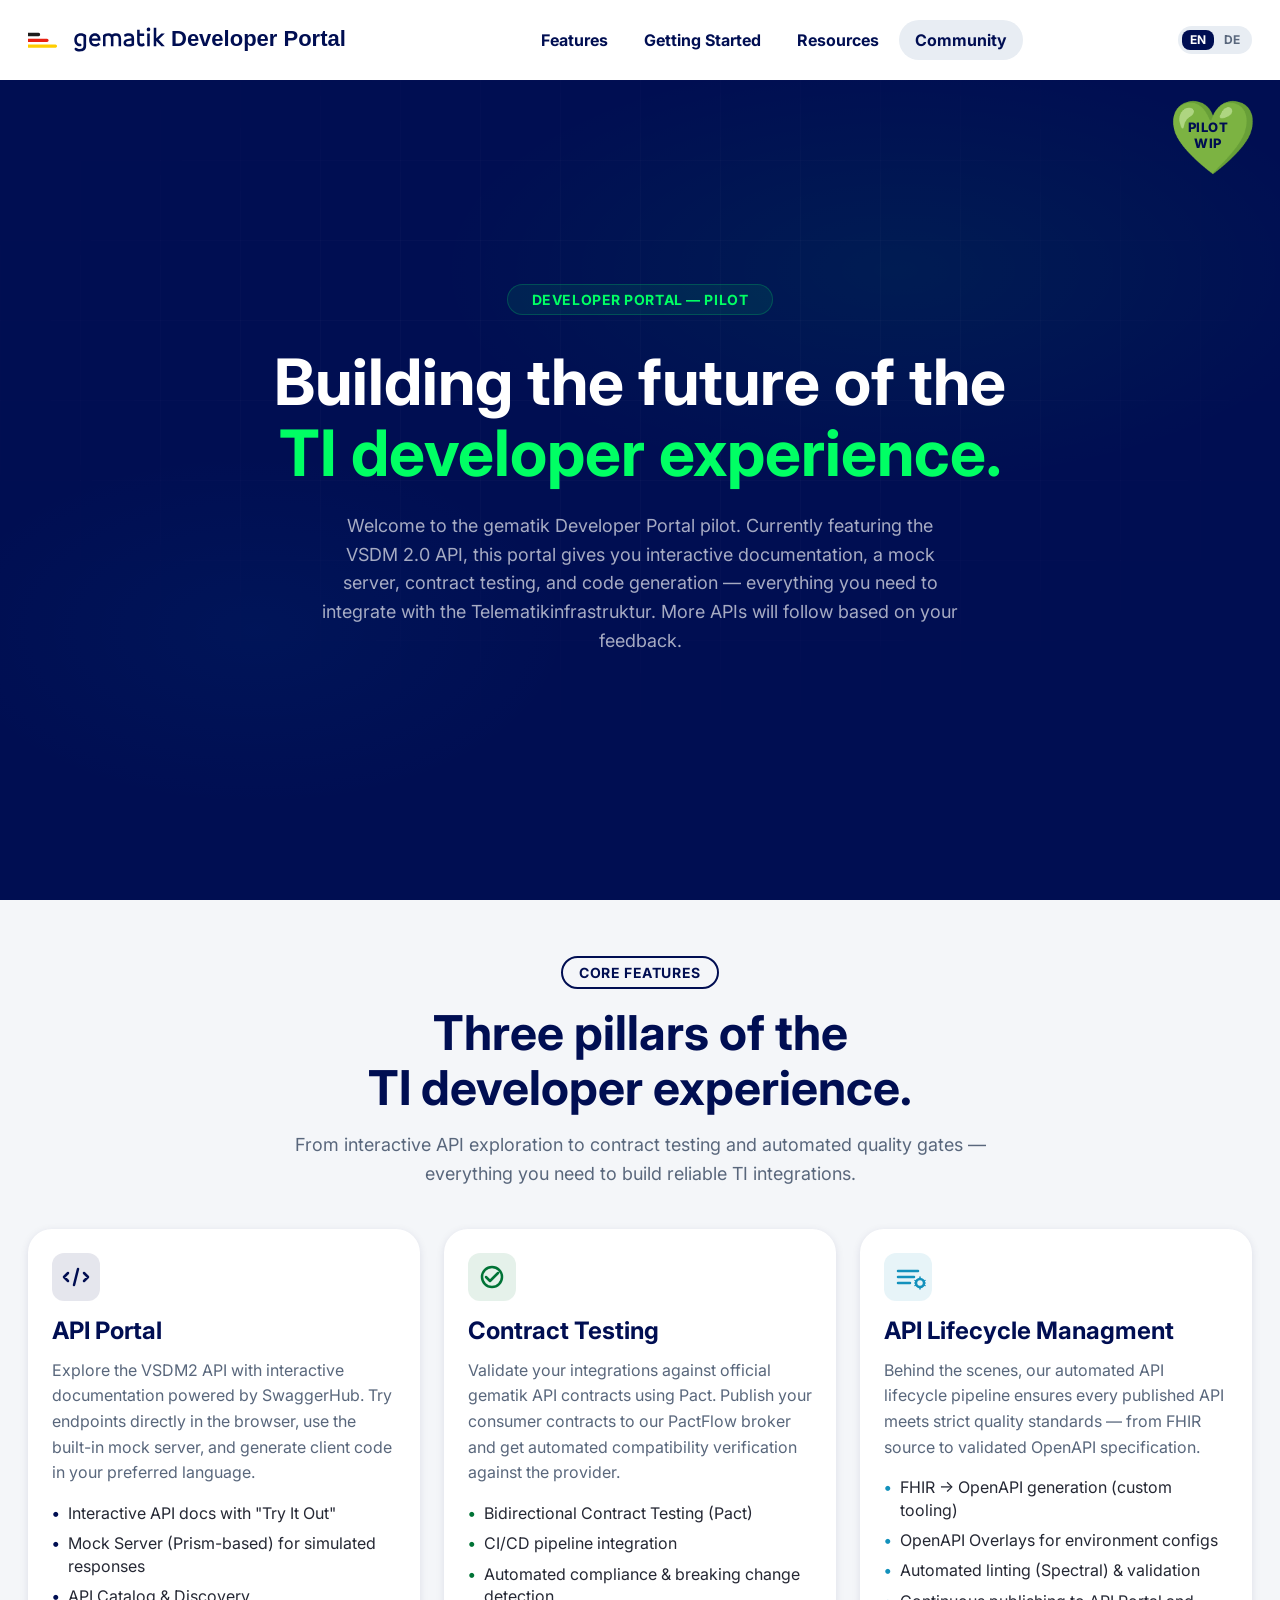
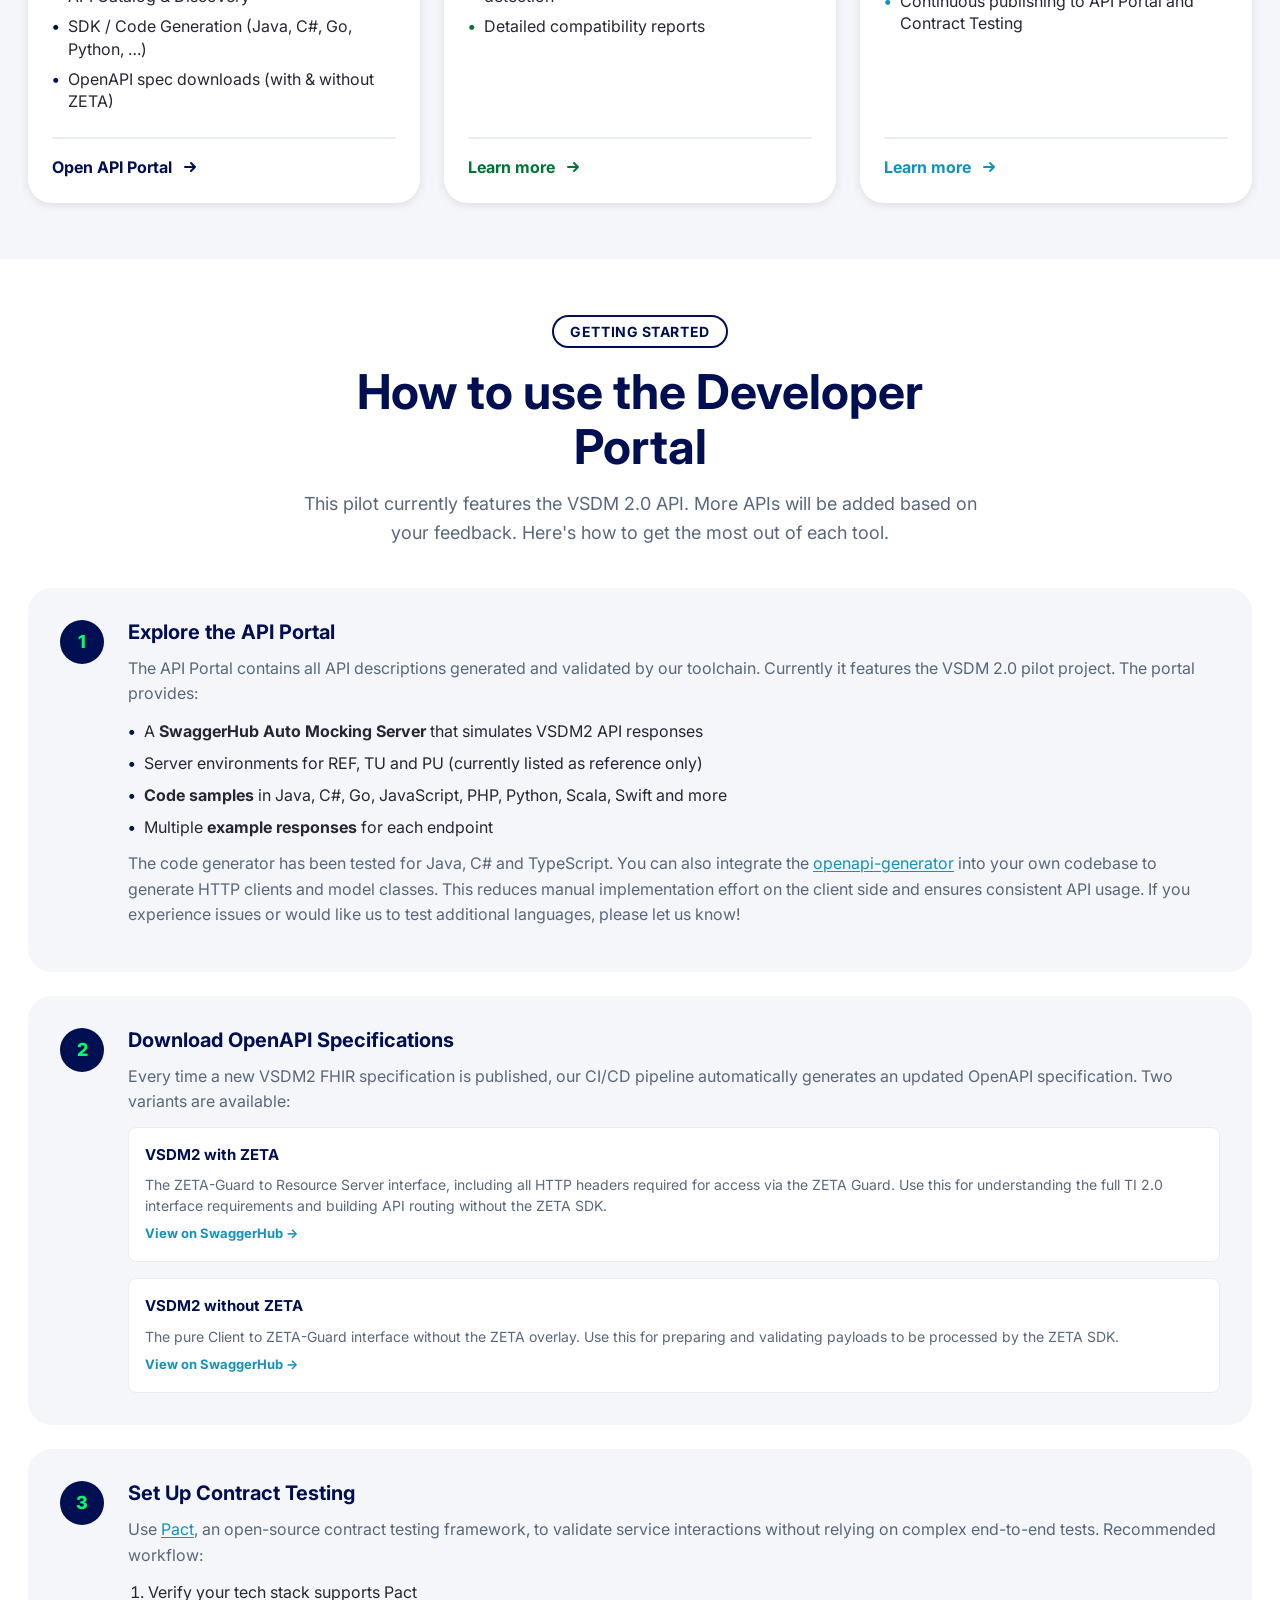
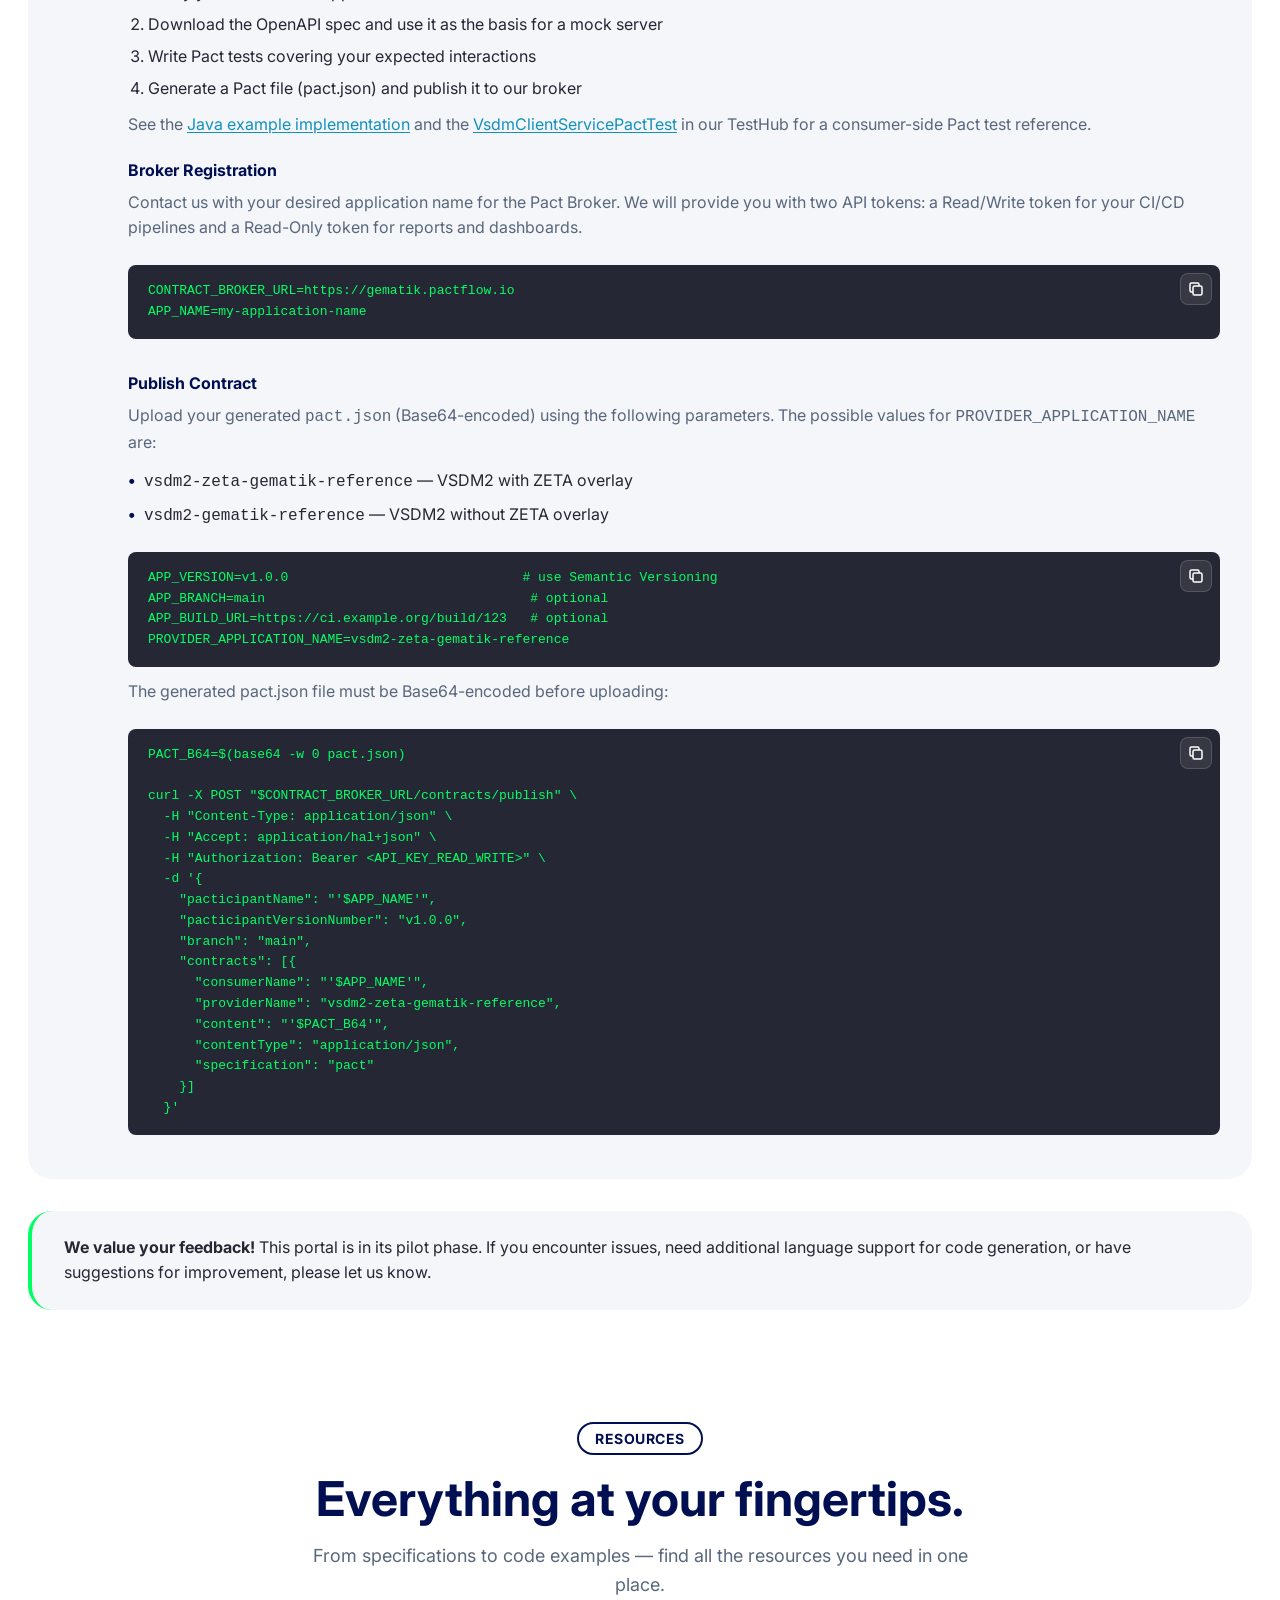
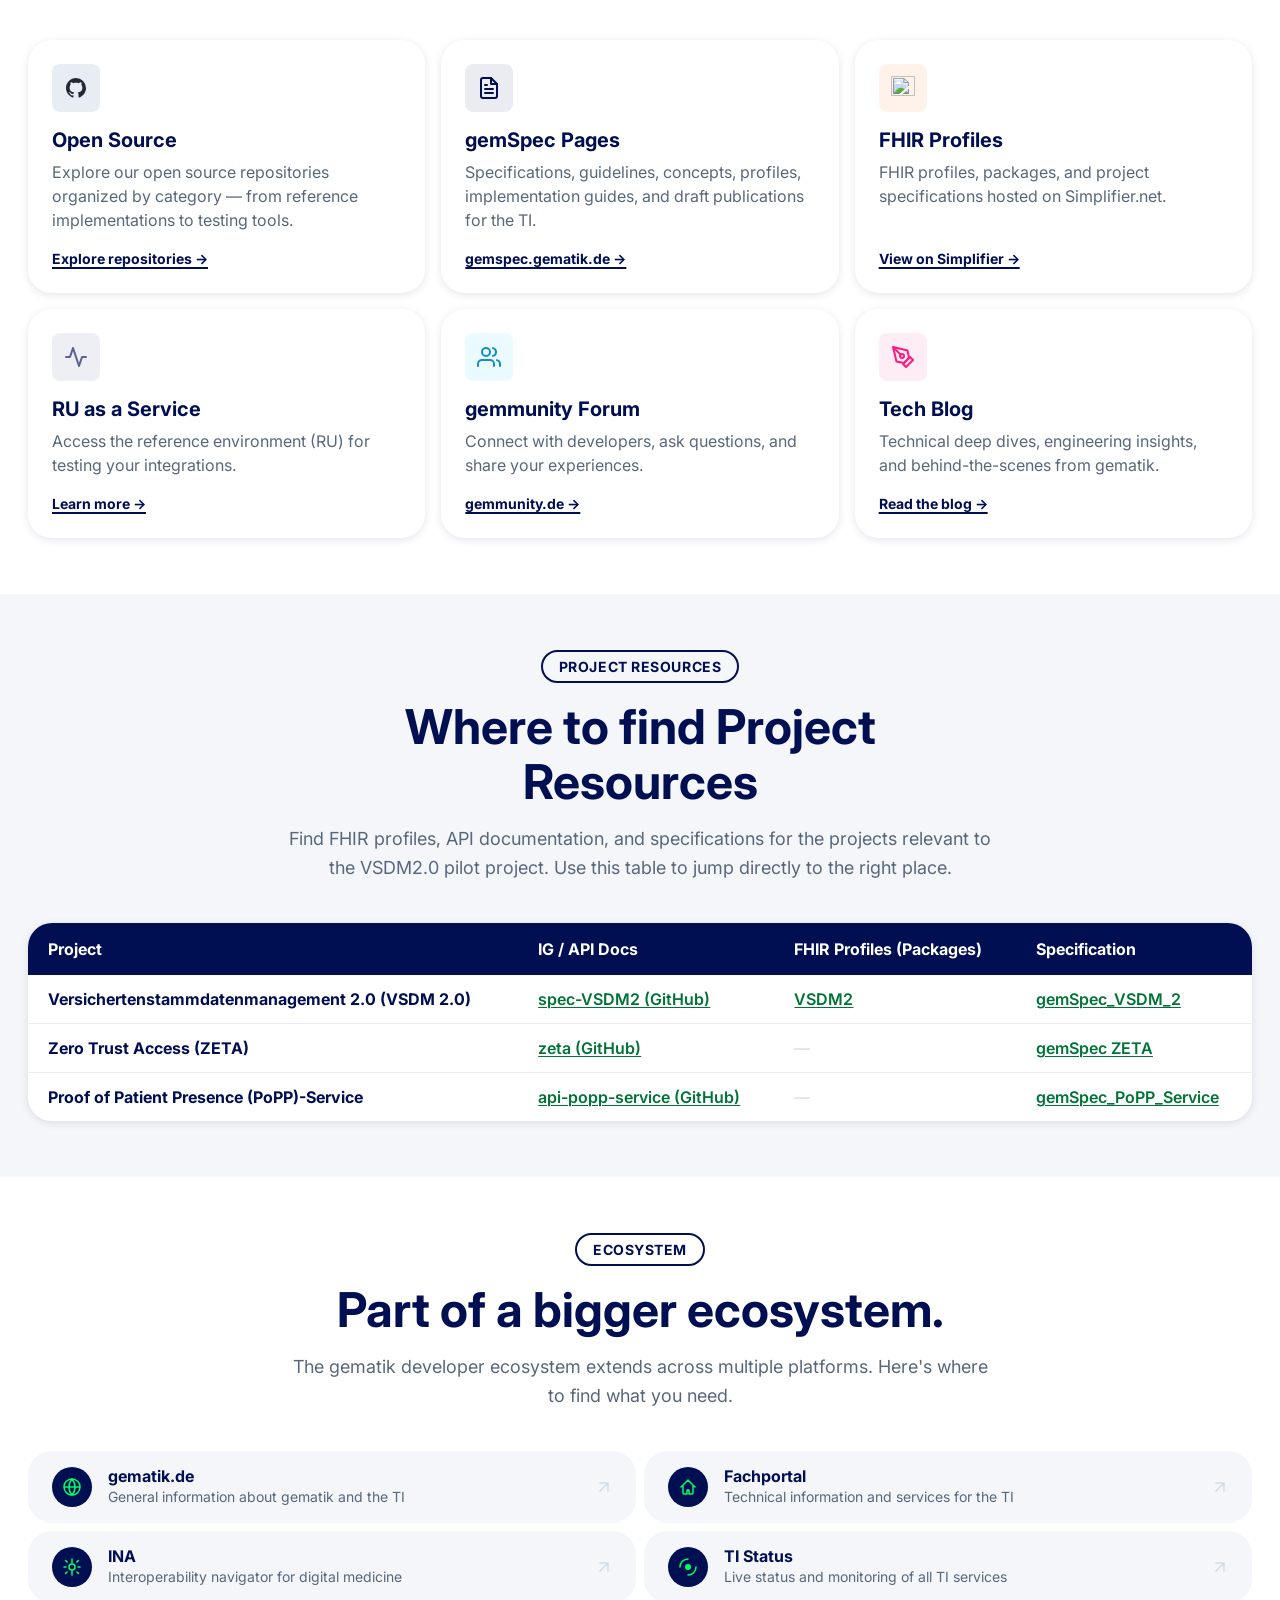
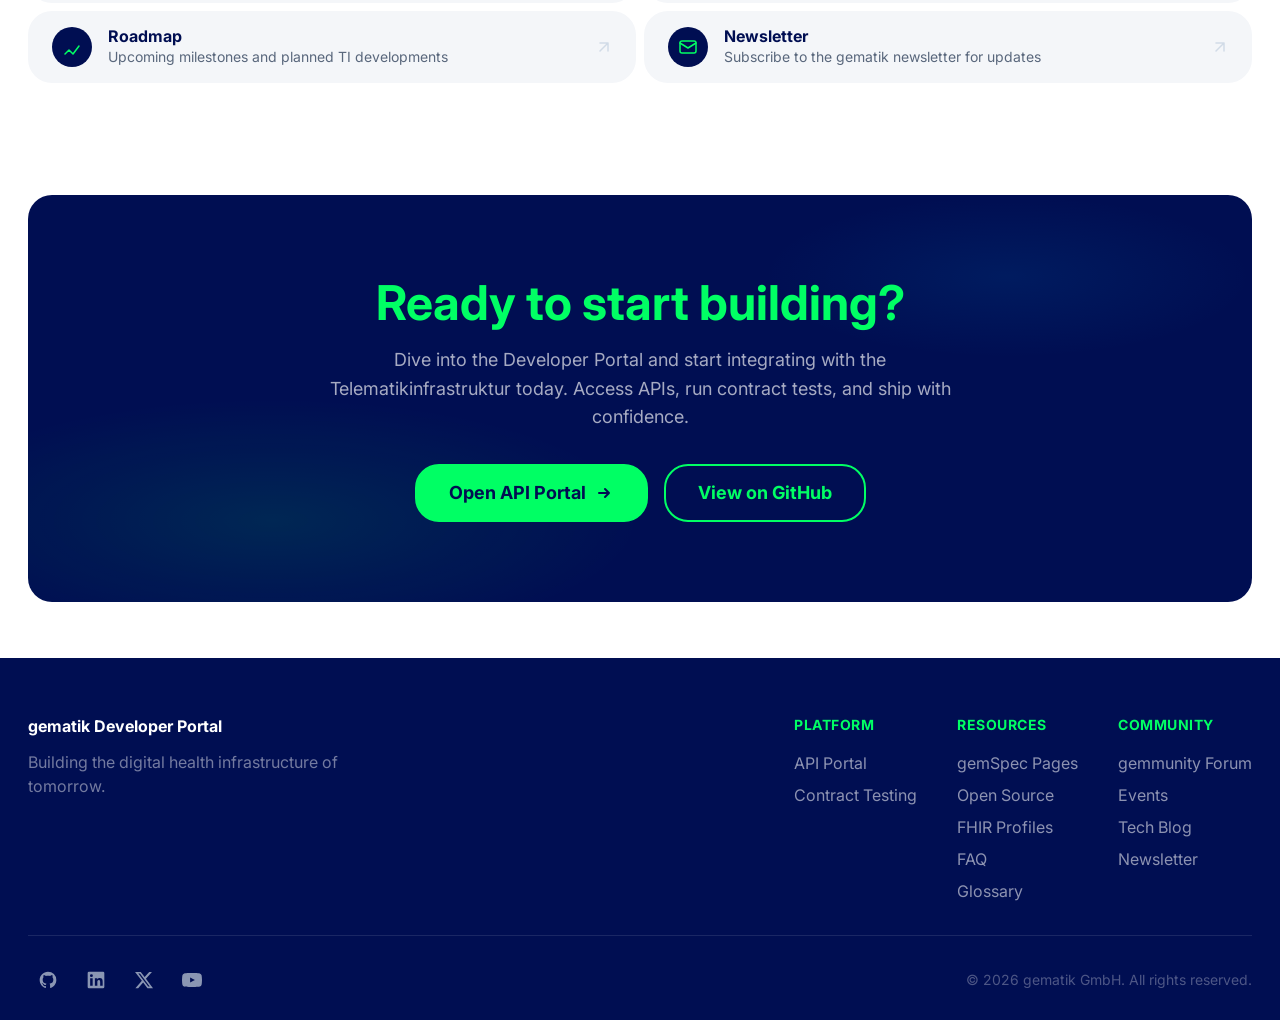
==== index.html @ 32b42037 "R1.0.0" ====
<!--
  Copyright 2026, gematik GmbH

  Licensed under the Apache License, Version 2.0 (the "License");
  you may not use this file except in compliance with the License.
  You may obtain a copy of the License at

      http://www.apache.org/licenses/LICENSE-2.0

  Unless required by applicable law or agreed to in writing, software
  distributed under the License is distributed on an "AS IS" BASIS,
  WITHOUT WARRANTIES OR CONDITIONS OF ANY KIND, either express or implied.
  See the License for the specific language governing permissions and
  limitations under the License.

  *******

  For additional notes and disclaimer from gematik and in case of changes
  by gematik, find details in the "Readme" file.
-->
<!DOCTYPE html>
<html lang="en" data-lang="en">
<head>
    <meta charset="UTF-8">
    <meta name="viewport" content="width=device-width, initial-scale=1.0">
    <title>gematik Developer Portal</title>
    <meta name="description" content="Your central hub for gematik developer resources, APIs, contract testing, specifications, and tools for the Telematikinfrastruktur.">
    <link rel="stylesheet" href="css/style.css">
    <link rel="preconnect" href="https://fonts.googleapis.com">
    <link rel="preconnect" href="https://fonts.gstatic.com" crossorigin>
    <link href="https://fonts.googleapis.com/css2?family=Inter:wght@300;400;500;600;700;800&display=swap" rel="stylesheet">
    <link rel="icon" type="image/png" sizes="32x32" href="assets/favicon-32x32.png">
    <link rel="shortcut icon" href="assets/favicon.ico">
</head>
<body>
    <!-- Navigation -->
    <header class="navbar" id="navbar">
        <div class="container navbar__inner">
            <a href="#" class="navbar__logo" aria-label="gematik Developer Portal Home">
                <img src="assets/svg/logo-gematik-developer-portal.svg" alt="" class="navbar__logo-icon" width="350" height="26" loading="lazy">
                <img src="assets/svg/logo-gematik-dev-portal-compact.svg" alt="" class="navbar__logo-icon--small" width="140" height="26" loading="lazy">
            </a>
            <nav class="navbar__nav" id="main-nav">
                <a href="#features" class="navbar__link" data-i18n="nav.features">Features</a>
                <a href="#getting-started" class="navbar__link" data-i18n="nav.gettingStarted">Getting Started</a>
                <a href="#resources" class="navbar__link" data-i18n="nav.resources">Resources</a>
                <a href="#community" class="navbar__link" data-i18n="nav.community">Community</a>
            </nav>
            <button class="lang-toggle" id="lang-toggle" aria-label="Switch language" title="Deutsch / English">
                <span class="lang-toggle__option lang-toggle__option--active" data-lang="en">EN</span>
                <span class="lang-toggle__option" data-lang="de">DE</span>
            </button>
            <button class="navbar__toggle" id="nav-toggle" aria-label="Toggle navigation" aria-expanded="false">
                <span></span>
                <span></span>
                <span></span>
            </button>
        </div>
    </header>

    <!-- Hero Section -->
    <section class="hero">
        <div class="hero__pilot-badge">
            <span class="hero__pilot-heart">💚</span>
            <span class="hero__pilot-text" data-i18n-html="hero.pilot">Pilot<br>WIP</span>
        </div>
        <div class="hero__bg">
            <div class="hero__gradient"></div>
            <div class="hero__grid"></div>
        </div>
        <div class="container hero__inner">
            <div class="hero__badge" data-i18n="hero.badge">Developer Portal — Pilot</div>
            <h1 class="hero__title" data-i18n-html="hero.title">
                Building the future of the<br>
                <span class="hero__title--highlight">TI developer experience.</span>
            </h1>
            <p class="hero__subtitle" data-i18n="hero.subtitle">
                Welcome to the gematik Developer Portal pilot. Currently featuring the 
                VSDM 2.0 API, this portal gives you interactive documentation, a mock server, 
                contract testing, and code generation — everything you need to integrate 
                with the Telematikinfrastruktur. More APIs will follow based on your feedback.
            </p>
            <!-- TODO: Add stats when they are available 
            <div class="hero__stats" hidden>
                <div class="hero__stat">
                    <span class="hero__stat-value">1 API</span>
                    <span class="hero__stat-label" data-i18n="hero.stat1">VSDM2 — Pilot Phase</span>
                </div>
                <div class="hero__stat-divider"></div>
                <div class="hero__stat">
                    <span class="hero__stat-value">API Lifecycle</span>
                    <span class="hero__stat-label" data-i18n="hero.stat2">Quality Gate</span>
                </div>
                <div class="hero__stat-divider"></div>
                <div class="hero__stat">
                    <span class="hero__stat-value">Open Source</span>
                    <span class="hero__stat-label" data-i18n="hero.stat3">GitHub-Based Tools</span>
                </div>
            </div>
            -->
        </div>
    </section>

    <!-- Features Section -->
    <section class="section features" id="features">
        <div class="container">
            <div class="section__header">
                <span class="section__badge" data-i18n="feat.badge">Core Features</span>
                <h2 class="section__title" data-i18n-html="feat.title">Three pillars of the<br>TI developer experience.</h2>
                <p class="section__subtitle" data-i18n="feat.subtitle">
                    From interactive API exploration to contract testing and automated 
                    quality gates — everything you need to build reliable TI integrations.
                </p>
            </div>

            <div class="features__grid">
                <!-- API Portal Card -->
                <a href="https://portal.developer.gematik.solutions" class="feature-card feature-card--primary" target="_blank" rel="noopener">
                    <div class="feature-card__icon">
                        <img src="assets/svg/feature-api-portal-icon.svg" alt="" width="48" height="48" loading="lazy">
                    </div>
                    <div class="feature-card__content">
                        <h3 class="feature-card__title" data-i18n="feat.api.title">API Portal</h3>
                        <p class="feature-card__description" data-i18n="feat.api.desc">
                            Explore the VSDM2 API with interactive documentation powered by SwaggerHub.
                            Try endpoints directly in the browser, use the built-in mock server, 
                            and generate client code in your preferred language.
                        </p>
                        <ul class="feature-card__list" data-i18n-html="feat.api.list">
                            <li>Interactive API docs with "Try It Out"</li>
                            <li>Mock Server (Prism-based) for simulated responses</li>
                            <li>API Catalog &amp; Discovery</li>
                            <li>SDK / Code Generation (Java, C#, Go, Python, …)</li>
                            <li>OpenAPI spec downloads (with &amp; without ZETA)</li>
                        </ul>
                    </div>
                    <div class="feature-card__cta">
                        <span data-i18n="feat.api.cta">Open API Portal</span>
                        <img src="assets/svg/feature-api-portal-cta-arrow.svg" alt="" width="20" height="20" loading="lazy">
                    </div>
                </a>

                <!-- Contract Testing Card -->
                <div class="feature-card feature-card--secondary" data-feature="contract-testing" data-feature-toggle="contract-testing" role="button" tabindex="0">
                    <div class="feature-card__icon">
                        <img src="assets/svg/feature-contract-testing-icon.svg" alt="" width="48" height="48" loading="lazy">
                    </div>
                    <div class="feature-card__content">
                        <h3 class="feature-card__title" data-i18n="feat.ct.title">Contract Testing</h3>
                        <p class="feature-card__description" data-i18n="feat.ct.desc">
                            Validate your integrations against official gematik API contracts using Pact.
                            Publish your consumer contracts to our PactFlow broker and get 
                            automated compatibility verification against the provider.
                        </p>
                        <ul class="feature-card__list" data-i18n-html="feat.ct.list">
                            <li>Bidirectional Contract Testing (Pact)</li>
                            <li>CI/CD pipeline integration</li>
                            <li>Automated compliance &amp; breaking change detection</li>
                            <li>Detailed compatibility reports</li>
                        </ul>
                    </div>
                    <div class="feature-card__cta">
                        <span data-i18n="feat.ct.cta.card">Learn more</span>
                        <img src="assets/svg/feature-contract-testing-cta-arrow.svg" alt="" width="20" height="20" loading="lazy">
                    </div>
                </div>

                <!-- API Lifecycle Managment Card -->
                <div class="feature-card feature-card--tertiary" data-feature="apiops" data-feature-toggle="apiops" role="button" tabindex="0">
                    <div class="feature-card__icon">
                        <img src="assets/svg/feature-api-lifecycle-icon.svg" alt="" width="48" height="48" loading="lazy">
                    </div>
                    <div class="feature-card__content">
                        <h3 class="feature-card__title" data-i18n="feat.ops.title">API Lifecycle Managment</h3>
                        <p class="feature-card__description" data-i18n="feat.ops.desc">
                            Behind the scenes, our automated API lifecycle pipeline ensures every 
                            published API meets strict quality standards — from FHIR source to 
                            validated OpenAPI specification.
                        </p>
                        <ul class="feature-card__list" data-i18n-html="feat.ops.list">
                            <li>FHIR → OpenAPI generation (custom tooling)</li>
                            <li>OpenAPI Overlays for environment configs</li>
                            <li>Automated linting (Spectral) &amp; validation</li>
                            <li>Continuous publishing to API Portal</li>
                        </ul>
                    </div>
                    <div class="feature-card__cta">
                        <span data-i18n="feat.ops.cta.card">Learn more</span>
                        <img src="assets/svg/feature-api-lifecycle-cta-arrow.svg" alt="" width="20" height="20" loading="lazy">
                    </div>
                </div>
            </div>

            <!-- Feature Detail Panels -->
            <div class="feature-detail" id="feature-detail-contract-testing" aria-hidden="true">
                <button class="feature-detail__close" aria-label="Close detail panel">&times;</button>
                <h3 class="feature-detail__title" data-i18n="feat.ct.detail.title">Contract Testing — Deep Dive</h3>
                <div class="contract-diagram" aria-hidden="true">
                    <img src="assets/svg/detail-contract-testing-diagram.svg" alt="" class="contract-diagram__svg" data-i18n-src="feat.ct.detail.diagram.src" loading="lazy">
                </div>
                <div class="contract-pilot-info" role="note" aria-label="Pilot context for contract testing">
                    <p class="contract-pilot-info__title" data-i18n="feat.ct.detail.pilot.title">Pilot context (VSDM2)</p>
                    <p class="contract-pilot-info__text" data-i18n-html="feat.ct.detail.pilot.text">
                        We are currently running a VSDM2 pilot for contract testing. In this setup, the
                        <strong>Provider</strong> is the <strong>VSDM2 Fachdienst</strong> and the
                        <strong>Consumer</strong> is the <strong>Primärsystem</strong>.
                    </p>
                </div>
                <p class="feature-detail__text" data-i18n="feat.ct.detail.text1">
                    Contract testing with Pact ensures that your consumer application and the gematik provider 
                    APIs stay compatible throughout the development lifecycle. Instead of relying on fragile 
                    end-to-end tests, you define explicit contracts that describe the interactions your 
                    application expects. These contracts are then verified against the actual provider 
                    implementation on our PactFlow broker.
                </p>
                <p class="feature-detail__text" data-i18n="feat.ct.detail.text2">
                    The workflow integrates seamlessly into your CI/CD pipeline. After writing Pact tests 
                    locally, you publish the generated contract files to our broker using API tokens. 
                    The broker automatically runs verification against the provider and reports back 
                    whether your consumer contract is compatible. Breaking changes are detected before 
                    they reach production, giving you confidence in every deployment.
                </p>
                <div class="feature-detail__actions">
                    <a href="https://gematik.pactflow.io/pacticipants" class="btn btn--primary" target="_blank" rel="noopener" data-i18n="feat.ct.detail.cta">Explore Contract Testing</a>
                </div>
            </div>

            <div class="feature-detail" id="feature-detail-apiops" aria-hidden="true">
                <button class="feature-detail__close" aria-label="Close detail panel">&times;</button>
                <h3 class="feature-detail__title" data-i18n="feat.ops.detail.title">API Lifecycle Managment — Deep Dive</h3>

                <!-- Interactive API Lifecycle Diagram -->
                <div class="lifecycle-container">
                    <div class="lifecycle-diagram" id="lifecycle-diagram">
                        <img src="assets/svg/detail-api-lifecycle-diagram.svg" alt="" class="lifecycle-diagram__svg" aria-hidden="true" loading="lazy">

                        <!-- Clickable bubbles (overlay div ensures clicks work in Safari) -->
                        <div class="lifecycle-overlay">
                            <button class="lifecycle-bubble" data-lifecycle="implementation" style="top: 2%; left: 31%; transform: translateX(-50%);" data-i18n="lifecycle.implementation.title">Implementation</button>
                            <button class="lifecycle-bubble" data-lifecycle="testing" style="top: 40%; left: 3%;" data-i18n="lifecycle.testing.title">Testing</button>
                            <button class="lifecycle-bubble" data-lifecycle="iteration" style="bottom: -7%; left: 35%; transform: translateX(-50%);" data-i18n="lifecycle.iteration.title">Iteration</button>
                            <button class="lifecycle-bubble" data-lifecycle="design" style="top: 2%; left: 78.5%; transform: translateX(-50%);" data-i18n="lifecycle.design.title">Design</button>
                            <button class="lifecycle-bubble" data-lifecycle="validate" style="top: 40%; right: -3%;" data-i18n="lifecycle.validate.title">Validate</button>
                            <button class="lifecycle-bubble" data-lifecycle="publish" style="bottom: -7%; left: 71.2%; transform: translateX(-50%);" data-i18n="lifecycle.publish.title">Publish</button>
                            <button class="lifecycle-bubble lifecycle-bubble--center" data-lifecycle="devportal" style="top: 55%; left: 53.5%; transform: translate(-50%, -50%);" data-i18n="lifecycle.devportal.title">Dev-Portal</button>
                        </div>
                    </div>

                    <!-- Detail panel (shown when a stage is clicked) -->
                    <div class="lifecycle-detail" id="lifecycle-detail" aria-hidden="true">
                        <button class="lifecycle-detail__close" aria-label="Close detail panel">&times;</button>
                        <div class="lifecycle-detail__body">
                            <h4 class="lifecycle-detail__title"></h4>
                            <p class="lifecycle-detail__desc"></p>
                            <div class="lifecycle-detail__steps"></div>
                        </div>
                    </div>
                </div>

                <p class="feature-detail__text" data-i18n="feat.ops.detail.text1">
                    The API Lifecycle Managment is the backbone of our API quality assurance process. Starting from 
                    FHIR StructureDefinitions, our custom tooling generates OpenAPI specifications that 
                    accurately reflect the underlying data models. These specs are then enriched with 
                    environment-specific overlays for REF, TU, and PU server configurations, ensuring 
                    that each deployment target has the correct base URLs and authentication parameters.
                </p>
                <p class="feature-detail__text" data-i18n="feat.ops.detail.text2">
                    Every generated specification passes through automated linting with Spectral rules 
                    tailored to gematik's API design guidelines. The pipeline validates structural 
                    correctness, naming conventions, and security scheme definitions. Once all quality 
                    gates pass, the specification is automatically published to the API Portal, keeping 
                    the documentation always in sync with the latest FHIR profiles.
                </p>
                <div class="feature-detail__actions">
                    <a href="https://github.com/gematik" class="btn btn--primary" target="_blank" rel="noopener" data-i18n="feat.ops.detail.cta">View on GitHub</a>
                </div>
            </div>
        </div>
    </section>

    <!-- Getting Started / Introduction Section -->
    <section class="section getting-started" id="getting-started">
        <div class="container">
            <div class="section__header">
                <span class="section__badge" data-i18n="gs.badge">Getting Started</span>
                <h2 class="section__title" data-i18n="gs.title">How to use the Developer Portal</h2>
                <p class="section__subtitle" data-i18n="gs.subtitle">
                    This pilot currently features the VSDM 2.0 API. More APIs will be added 
                    based on your feedback. Here's how to get the most out of each tool.
                </p>
            </div>

            <div class="getting-started__grid">
                <div class="getting-started__card">
                    <div class="getting-started__step">1</div>
                    <div class="getting-started__card-content">
                    <h3 class="getting-started__title" data-i18n="gs.card1.title">Explore the API Portal</h3>
                    <p class="getting-started__text" data-i18n="gs.card1.text">                        The API Portal contains all API descriptions generated and validated by our toolchain. 
                        Currently it features the VSDM 2.0 pilot project. The portal provides:
                    </p>
                    <ul class="getting-started__list" data-i18n-html="gs.card1.list">
                        <li>A <strong>SwaggerHub Auto Mocking Server</strong> that simulates VSDM2 API responses</li>
                        <li>Server environments for REF, TU and PU (currently listed as reference only)</li>
                        <li><strong>Code samples</strong> in Java, C#, Go, JavaScript, PHP, Python, Scala, Swift and more</li>
                        <li>Multiple <strong>example responses</strong> for each endpoint</li>
                    </ul>
                    <p class="getting-started__text" data-i18n-html="gs.card1.text2">
                        The code generator has been tested for Java, C# and TypeScript. You can also integrate 
                        the <a href="https://github.com/OpenAPITools/openapi-generator" target="_blank" rel="noopener">openapi-generator</a> 
                        into your own codebase to generate HTTP clients and model classes. 
                        This reduces manual implementation effort on the client side and ensures consistent API usage. 
                        If you experience issues or would like us to test additional languages, please let us know!
                    </p>
                    </div>
                </div>

                <div class="getting-started__card">
                    <div class="getting-started__step">2</div>
                    <div class="getting-started__card-content">
                    <h3 class="getting-started__title" data-i18n="gs.card2.title">Download OpenAPI Specifications</h3>
                    <p class="getting-started__text" data-i18n="gs.card2.text">
                        Every time a new VSDM2 FHIR specification is published, our CI/CD pipeline 
                        automatically generates an updated OpenAPI specification. Two variants are available:
                    </p>
                    <div class="getting-started__variants">
                        <div class="getting-started__variant">
                            <h4 data-i18n="gs.card2.v1.title">VSDM2 with ZETA</h4>
                            <p data-i18n="gs.card2.v1.text">The ZETA-Guard to Resource Server interface, including all HTTP headers required for 
                            access via the ZETA Guard. Use this for understanding the full TI 2.0 interface requirements 
                            and building API routing without the ZETA SDK.</p>
                            <a href="https://portal.developer.gematik.solutions/vsdm20/docs/vsdm-2-0-client-to-zeta-guard-interface-v-1-0-0-rc6-202602261656" class="getting-started__link" target="_blank" rel="noopener" data-i18n="gs.card2.v1.link">View on API Portal →</a>
                        </div>
                        <div class="getting-started__variant">
                            <h4 data-i18n="gs.card2.v2.title">VSDM2 without ZETA</h4>
                            <p data-i18n="gs.card2.v2.text">The pure Client to ZETA-Guard interface without the ZETA overlay. 
                            Use this for preparing and validating payloads to be processed by the ZETA SDK.</p>
                            <a href="https://portal.developer.gematik.solutions/vsdm20/docs/vsdm-2-0-zeta-guard-to-resource-server-interface-v-1-0-0-rc6-202602261656" class="getting-started__link" target="_blank" rel="noopener" data-i18n="gs.card2.v2.link">View on API Portal →</a>
                        </div>
                    </div>
                    </div>
                </div>

                <div class="getting-started__card">
                    <div class="getting-started__step">3</div>
                    <div class="getting-started__card-content">
                    <h3 class="getting-started__title" data-i18n="gs.card3.title">Set Up Contract Testing</h3>
                    <p class="getting-started__text" data-i18n-html="gs.card3.text">
                        Use <a href="https://docs.pact.io/" target="_blank" rel="noopener">Pact</a>, 
                        an open-source contract testing framework, to validate service interactions 
                        without relying on complex end-to-end tests. Recommended workflow:
                    </p>
                    <ol class="getting-started__steps-list" data-i18n-html="gs.card3.steps">
                        <li>Verify your tech stack supports Pact</li>
                        <li>Download the OpenAPI spec and use it as the basis for a mock server</li>
                        <li>Write Pact tests covering your expected interactions</li>
                        <li>Generate a Pact file (pact.json) and publish it to our broker</li>
                    </ol>
                    <p class="getting-started__text" data-i18n-html="gs.card3.text2">
                        See the <a href="https://github.com/gematik/ti2.0-testhub/tree/main/client/vsdm-client-simservice-java/src/test/java/de/gematik/ti20/simsvc/client/pact" target="_blank" rel="noopener">Java example implementation</a> 
                        and the <a href="https://github.com/gematik/ti2.0-testhub/blob/main/client/vsdm-client-simservice-java/src/test/java/de/gematik/ti20/simsvc/client/service/VsdmClientServicePactTest.java" target="_blank" rel="noopener">VsdmClientServicePactTest</a> 
                        in our TestHub for a consumer-side Pact test reference.
                    </p>

                    <h4 class="getting-started__subtitle" data-i18n="gs.card3.broker.title">Broker Registration</h4>
                    <p class="getting-started__text" data-i18n="gs.card3.broker.text">
                        Contact us with your desired application name for the Pact Broker. 
                        We will provide you with two API tokens: a Read/Write token for your CI/CD pipelines 
                        and a Read-Only token for reports and dashboards.
                    </p>
                    <div class="getting-started__code-wrapper">
                    <button class="code-copy-btn" aria-label="Copy to clipboard" title="Copy">
                        <img src="assets/svg/code-copy-icon-broker-registration.svg" alt="" width="16" height="16" loading="lazy">
                    </button>
                    <pre class="getting-started__code"><code>CONTRACT_BROKER_URL=https://gematik.pactflow.io
APP_NAME=my-application-name</code></pre>
                    </div>

                    <h4 class="getting-started__subtitle" data-i18n="gs.card3.publish.title">Publish Contract</h4>
                    <p class="getting-started__text" data-i18n-html="gs.card3.publish.text">
                        Upload your generated <code>pact.json</code> (Base64-encoded) using the following parameters. 
                        The possible values for <code>PROVIDER_APPLICATION_NAME</code> are:
                    </p>
                    <ul class="getting-started__list" data-i18n-html="gs.card3.publish.providers">
                        <li><code>vsdm2-zeta-gematik-reference</code> — VSDM2 with ZETA overlay</li>
                        <li><code>vsdm2-gematik-reference</code> — VSDM2 without ZETA overlay</li>
                    </ul>
                    <div class="getting-started__code-wrapper">
                    <button class="code-copy-btn" aria-label="Copy to clipboard" title="Copy">
                        <img src="assets/svg/code-copy-icon-publish-contract.svg" alt="" width="16" height="16" loading="lazy">
                    </button>
                    <pre class="getting-started__code"><code>APP_VERSION=v1.0.0                              # use Semantic Versioning
APP_BRANCH=main                                  # optional
APP_BUILD_URL=https://ci.example.org/build/123   # optional
PROVIDER_APPLICATION_NAME=vsdm2-zeta-gematik-reference</code></pre>
                    </div>
                    <p class="getting-started__text" data-i18n="gs.card3.publish.text2">
                        The generated pact.json file must be Base64-encoded before uploading:
                    </p>
                    <div class="getting-started__code-wrapper">
                    <button class="code-copy-btn" aria-label="Copy to clipboard" title="Copy">
                        <img src="assets/svg/code-copy-icon-base64-encode.svg" alt="" width="16" height="16" loading="lazy">
                    </button>
                    <pre class="getting-started__code"><code>PACT_B64=$(base64 -w 0 pact.json)

curl -X POST "$CONTRACT_BROKER_URL/contracts/publish" \
  -H "Content-Type: application/json" \
  -H "Accept: application/hal+json" \
  -H "Authorization: Bearer &lt;API_KEY_READ_WRITE&gt;" \
  -d '{
    "pacticipantName": "'$APP_NAME'",
    "pacticipantVersionNumber": "v1.0.0",
    "branch": "main",
    "contracts": [{
      "consumerName": "'$APP_NAME'",
      "providerName": "vsdm2-zeta-gematik-reference",
      "content": "'$PACT_B64'",
      "contentType": "application/json",
      "specification": "pact"
    }]
  }'</code></pre>
                    </div>
                    </div>
                </div>
            </div>

            <div class="getting-started__feedback">
                <p data-i18n-html="gs.feedback">
                    <strong>We value your feedback!</strong> This portal is in its pilot phase. 
                    If you encounter issues, need additional language support for code generation, 
                    or have suggestions for improvement, please let us know.
                </p>
            </div>
        </div>
    </section>

    <!-- Resources Section -->
    <section class="section resources" id="resources">
        <div class="container">
            <div class="section__header">
                <span class="section__badge" data-i18n="res.badge">Resources</span>
                <h2 class="section__title" data-i18n="res.title">Everything at your fingertips.</h2>
                <p class="section__subtitle" data-i18n="res.subtitle">
                    From specifications to code examples — find all the resources 
                    you need in one place.
                </p>
            </div>

            <div class="resources__grid">
                <a href="https://gematik.github.io/universal/index.html" class="resource-card" target="_blank" rel="noopener">
                    <div class="resource-card__icon resource-card__icon--github">
                        <img src="assets/svg/resource-github-icon.svg" alt="" width="24" height="24" loading="lazy">
                    </div>
                    <h3 class="resource-card__title" data-i18n="res.github.title">Open Source</h3>
                    <p class="resource-card__description" data-i18n="res.github.desc">Explore our open source repositories organized by category — from reference implementations to testing tools.</p>
                    <span class="resource-card__link" data-i18n="res.github.link">Explore repositories →</span>
                </a>

                <a href="https://gemspec.gematik.de/" class="resource-card" target="_blank" rel="noopener">
                    <div class="resource-card__icon resource-card__icon--specs">
                        <img src="assets/svg/resource-gemspec-icon.svg" alt="" width="24" height="24" loading="lazy">
                    </div>
                    <h3 class="resource-card__title" data-i18n="res.specs.title">gemSpec Pages</h3>
                    <p class="resource-card__description" data-i18n="res.specs.desc">Specifications, guidelines, concepts, profiles, implementation guides, and draft publications for the TI.</p>
                    <span class="resource-card__link">gemspec.gematik.de →</span>
                </a>

                 <a href="https://simplifier.net/organization/gematik/~projects" class="resource-card" target="_blank" rel="noopener">
                    <div class="resource-card__icon resource-card__icon--simplifier">
                        <img src="assets/svg/resource-simplifier-icon.svg" alt="" width="24" height="24" loading="lazy">
                    </div>
                    <h3 class="resource-card__title" data-i18n="res.simplifier.title">FHIR Profiles</h3>
                    <p class="resource-card__description" data-i18n="res.simplifier.desc">FHIR profiles, packages, and project specifications hosted on Simplifier.net.</p>
                    <span class="resource-card__link" data-i18n="res.simplifier.link">View on Simplifier →</span>
                </a>

                <a href="https://wiki.gematik.de/spaces/RUAAS/pages/433732872/RU+as+a+Service" class="resource-card" target="_blank" rel="noopener">
                    <div class="resource-card__icon resource-card__icon--ru">
                        <img src="assets/svg/resource-ru-service-icon.svg" alt="" width="24" height="24" loading="lazy">
                    </div>
                    <h3 class="resource-card__title" data-i18n="res.ru.title">RU as a Service</h3>
                    <p class="resource-card__description" data-i18n="res.ru.desc">Access the reference environment (RU) for testing your integrations.</p>
                    <span class="resource-card__link" data-i18n="res.ru.link">Learn more →</span>
                </a>

                <a href="https://www.gemmunity.de/community" class="resource-card" target="_blank" rel="noopener">
                    <div class="resource-card__icon resource-card__icon--community">
                        <img src="assets/svg/resource-community-icon.svg" alt="" width="24" height="24" loading="lazy">
                    </div>
                    <h3 class="resource-card__title" data-i18n="res.forum.title">gemmunity Forum</h3>
                    <p class="resource-card__description" data-i18n="res.forum.desc">Connect with developers, ask questions, and share your experiences.</p>
                    <span class="resource-card__link">gemmunity.de →</span>
                </a>

                <a href="https://code.gematik.de" class="resource-card" target="_blank" rel="noopener">
                    <div class="resource-card__icon resource-card__icon--blog">
                        <img src="assets/svg/resource-blog-news-icon.svg" alt="" width="24" height="24" loading="lazy">
                    </div>
                    <h3 class="resource-card__title" data-i18n="res.blog.title">Tech Blog</h3>
                    <p class="resource-card__description" data-i18n="res.blog.desc">Technical deep dives, engineering insights, and behind-the-scenes from gematik.</p>
                    <span class="resource-card__link" data-i18n="res.blog.link">Read the blog →</span>
                </a>
            </div>
        </div>
    </section>

    <!-- Project Resource Guide Section -->
    <section class="section project-guide" id="project-guide">
        <div class="container">
            <div class="section__header">
                <span class="section__badge" data-i18n="project.badge">Project Resources</span>
                <h2 class="section__title" data-i18n="project.title">Where to find Project Resources</h2>
                <p class="section__subtitle" data-i18n="project.subtitle">
                    Find FHIR profiles, API documentation, and specifications for the projects relevant to the VSDM2.0 pilot project.
                    Use this table to jump directly to the right place.
                </p>
            </div>

            <div class="project-guide__table-wrapper">
                <table class="project-guide__table">
                    <thead>
                        <tr>
                            <th data-i18n="project.col.project">Project</th>
                            <th data-i18n="project.col.docs">IG / API Docs</th>
                            <th data-i18n="project.col.profiles">FHIR Profiles (Packages)</th>
                            <th data-i18n="project.col.spec">Specification</th>
                        </tr>
                    </thead>
                    <tbody>
                        <!-- TODO: Add more projects as they are onboarded 
                        <tr>
                            <td><strong>ePA</strong></td>
                            <td><a href="https://gemspec.gematik.de/fhir/ig/" target="_blank" rel="noopener">gemSpec IG overview</a></td>
                            <td>
                                <a href="https://simplifier.net/epa-basic" target="_blank" rel="noopener">ePA Basic</a>,
                                <a href="https://simplifier.net/epa-medication" target="_blank" rel="noopener">ePA Medication</a>,
                                <a href="https://simplifier.net/epa-mhd" target="_blank" rel="noopener">ePA MHD</a>
                            </td>
                            <td><a href="https://gemspec.gematik.de/" target="_blank" rel="noopener">gemSpec</a></td>
                        </tr>
                        <tr>
                            <td><strong>E-Rezept</strong></td>
                            <td><a href="https://github.com/gematik/api-erp" target="_blank" rel="noopener">api-erp (GitHub)</a></td>
                            <td><a href="https://simplifier.net/erezept-workflow" target="_blank" rel="noopener">eRezept-Workflow</a></td>
                            <td><a href="https://gemspec.gematik.de/docs/gemSpec/gemSpec_FD_eRp/latest/" target="_blank" rel="noopener">gemSpec_FD_eRp</a></td>
                        </tr>
                        <tr>
                            <td><strong>ISiK</strong></td>
                            <td><a href="https://simplifier.net/guide/isik-basis-stufe-5" target="_blank" rel="noopener">Simplifier Guides</a></td>
                            <td><a href="https://simplifier.net/isik-stufe-5" target="_blank" rel="noopener">ISiK Stufe 5</a></td>
                            <td><span class="project-guide__none">—</span></td>
                        </tr>
                        <tr>
                            <td><strong>VZD</strong></td>
                            <td><a href="https://github.com/gematik/api-vzd" target="_blank" rel="noopener">api-vzd (GitHub)</a></td>
                            <td><a href="https://simplifier.net/vzd-fhir-directory" target="_blank" rel="noopener">VZD-FHIR-Directory</a></td>
                            <td><a href="https://gemspec.gematik.de/" target="_blank" rel="noopener">gemSpec</a></td>
                        </tr>
                        -->
                        <tr>
                            <td><strong>Versichertenstammdatenmanagement 2.0 (VSDM 2.0)</strong></td>
                            <td><a href="https://github.com/gematik/spec-VSDM2" target="_blank" rel="noopener">spec-VSDM2 (GitHub)</a></td>
                            <td><a href="https://simplifier.net/vsdm2" target="_blank" rel="noopener">VSDM2</a></td>
                            <td><a href="https://gemspec.gematik.de/docs/gemSpec/gemSpec_VSDM_2/latest/" target="_blank" rel="noopener">gemSpec_VSDM_2</a></td>
                        </tr>
                        <tr>
                            <td><strong>Zero Trust Access (ZETA)</strong></td>
                            <td><a href="https://github.com/gematik/zeta" target="_blank" rel="noopener">zeta (GitHub)</a></td>
                            <td><span class="project-guide__none">—</span></td>
                            <td><a href="https://gemspec.gematik.de/docs/gemSpec/gemSpec_ZETA/latest/" target="_blank" rel="noopener">gemSpec ZETA</a></td>
                        </tr>
                        <tr>
                            <td><strong>Proof of Patient Presence (PoPP)-Service</strong></td>
                            <td><a href="https://github.com/gematik/api-popp" target="_blank" rel="noopener">api-popp-service (GitHub)</a></td>
                            <td><span class="project-guide__none">—</span></td>
                            <td><a href="https://gemspec.gematik.de/docs/gemSpec/gemSpec_PoPP_Service/latest/" target="_blank" rel="noopener">gemSpec_PoPP_Service</a></td>
                        </tr>
                    </tbody>
                </table>
            </div>
        </div>
    </section>

    <!-- Community & Links Section -->
    <section class="section community" id="community">
        <div class="container">
            <div class="section__header">
                <span class="section__badge" data-i18n="eco.badge">Ecosystem</span>
                <h2 class="section__title" data-i18n="eco.title">Part of a bigger ecosystem.</h2>
                <p class="section__subtitle" data-i18n="eco.subtitle">
                    The gematik developer ecosystem extends across multiple platforms. 
                    Here's where to find what you need.
                </p>
            </div>

            <div class="ecosystem__grid">
                <a href="https://www.gematik.de/" class="ecosystem-link" target="_blank" rel="noopener">
                    <div class="ecosystem-link__icon">
                        <img src="assets/svg/ecosystem-gematik-icon.svg" alt="" width="20" height="20" loading="lazy">
                    </div>
                    <div>
                        <h4 class="ecosystem-link__title">gematik.de</h4>
                        <p class="ecosystem-link__description" data-i18n="eco.gematik.desc">General information about gematik and the TI</p>
                    </div>
                    <img src="assets/svg/ecosystem-gematik-external-arrow.svg" alt="" class="ecosystem-link__arrow" width="16" height="16" loading="lazy">
                </a>

                <a href="https://fachportal.gematik.de/" class="ecosystem-link" target="_blank" rel="noopener">
                    <div class="ecosystem-link__icon">
                        <img src="assets/svg/ecosystem-fachportal-icon.svg" alt="" width="20" height="20" loading="lazy">
                    </div>
                    <div>
                        <h4 class="ecosystem-link__title">Fachportal</h4>
                        <p class="ecosystem-link__description" data-i18n="eco.fachportal.desc">Technical information and services for the TI</p>
                    </div>
                    <img src="assets/svg/ecosystem-fachportal-external-arrow.svg" alt="" class="ecosystem-link__arrow" width="16" height="16" loading="lazy">
                </a>

                <a href="https://www.ina.gematik.de/startseite" class="ecosystem-link" target="_blank" rel="noopener">
                    <div class="ecosystem-link__icon">
                        <img src="assets/svg/ecosystem-ina-icon.svg" alt="" width="20" height="20" loading="lazy">
                    </div>
                    <div>
                        <h4 class="ecosystem-link__title">INA</h4>
                        <p class="ecosystem-link__description" data-i18n="eco.ina.desc">Interoperability navigator for digital medicine</p>
                    </div>
                    <img src="assets/svg/ecosystem-ina-external-arrow.svg" alt="" class="ecosystem-link__arrow" width="16" height="16" loading="lazy">
                </a>

                <a href="https://fachportal.gematik.de/ti-status" class="ecosystem-link" target="_blank" rel="noopener">
                    <div class="ecosystem-link__icon">
                        <img src="assets/svg/ecosystem-ti-status-icon.svg" alt="" width="20" height="20" loading="lazy">
                    </div>
                    <div>
                        <h4 class="ecosystem-link__title">TI Status</h4>
                        <p class="ecosystem-link__description" data-i18n="eco.status.desc">Live status and monitoring of all TI services</p>
                    </div>
                    <img src="assets/svg/ecosystem-ti-status-external-arrow.svg" alt="" class="ecosystem-link__arrow" width="16" height="16" loading="lazy">
                </a>

                <a href="https://fachportal.gematik.de/telematikinfrastruktur/roadmap" class="ecosystem-link" target="_blank" rel="noopener">
                    <div class="ecosystem-link__icon">
                        <img src="assets/svg/ecosystem-roadmap-icon.svg" alt="" width="20" height="20" loading="lazy">
                    </div>
                    <div>
                        <h4 class="ecosystem-link__title">Roadmap</h4>
                        <p class="ecosystem-link__description" data-i18n="eco.roadmap.desc">Upcoming milestones and planned TI developments</p>
                    </div>
                    <img src="assets/svg/ecosystem-roadmap-external-arrow.svg" alt="" class="ecosystem-link__arrow" width="16" height="16" loading="lazy">
                </a>

                <a href="https://fachportal.gematik.de/newsletter" class="ecosystem-link" target="_blank" rel="noopener">
                    <div class="ecosystem-link__icon">
                        <img src="assets/svg/ecosystem-newsletter-icon.svg" alt="" width="20" height="20" loading="lazy">
                    </div>
                    <div>
                        <h4 class="ecosystem-link__title">Newsletter</h4>
                        <p class="ecosystem-link__description" data-i18n="eco.newsletter.desc">Subscribe to the gematik newsletter for updates</p>
                    </div>
                    <img src="assets/svg/ecosystem-newsletter-external-arrow.svg" alt="" class="ecosystem-link__arrow" width="16" height="16" loading="lazy">
                </a>
            </div>
        </div>
    </section>

    <!-- CTA Section -->
    <section class="section cta">
        <div class="container">
            <div class="cta__card">
                <div class="cta__bg">
                    <div class="cta__gradient"></div>
                </div>
                <div class="cta__content">
                    <h2 class="cta__title" data-i18n="cta.title">Ready to start building?</h2>
                    <p class="cta__subtitle" data-i18n="cta.subtitle">
                        Dive into the Developer Portal and start integrating with the
                        Telematikinfrastruktur today. Access APIs, run contract tests, 
                        and ship with confidence.
                    </p>
                    <div class="cta__actions">
                        <a href="https://portal.developer.gematik.solutions" class="btn btn--white btn--lg" target="_blank" rel="noopener">
                            <span data-i18n="cta.btn1">Open API Portal</span>
                            <img src="assets/svg/cta-open-portal-arrow.svg" alt="" width="20" height="20" loading="lazy">
                        </a>
                        <a href="https://github.com/gematik" class="btn btn--ghost btn--lg" target="_blank" rel="noopener">
                            <span data-i18n="cta.btn2">View on GitHub</span>
                        </a>
                    </div>
                </div>
            </div>
        </div>
    </section>

    <!-- Footer -->
    <footer class="footer">
        <div class="container">
            <div class="footer__top">
                <div class="footer__brand">
                    <a href="#" class="footer__logo" aria-label="gematik Developer Portal Home">
                        <span>gematik Developer Portal</span>
                    </a>
                    <p class="footer__tagline" data-i18n="footer.tagline">Building the digital health infrastructure of tomorrow.</p>
                </div>

                <div class="footer__links">
                    <div class="footer__column">
                        <h4 class="footer__column-title" data-i18n="footer.platform">Platform</h4>
                        <a href="https://portal.developer.gematik.solutions" target="_blank" rel="noopener">API Portal</a>
                        <a href="https://portal.developer.gematik.solutions" target="_blank" rel="noopener">Contract Testing</a>
                        
                    </div>
                    <div class="footer__column">
                        <h4 class="footer__column-title" data-i18n="footer.resources">Resources</h4>
                        <a href="https://gemspec.gematik.de/" target="_blank" rel="noopener">gemSpec Pages</a>
                        <a href="https://gematik.github.io/universal/index.html" target="_blank" rel="noopener">Open Source</a>
                        <a href="https://simplifier.net/organization/gematik/~projects" target="_blank" rel="noopener">FHIR Profiles</a>
                        <a href="https://fachportal.gematik.de/faq" target="_blank" rel="noopener">FAQ</a>
                        <a href="https://fachportal.gematik.de/glossar" target="_blank" rel="noopener">Glossary</a>
                    </div>
                    <div class="footer__column">
                        <h4 class="footer__column-title" data-i18n="footer.community">Community</h4>
                        <a href="https://www.gemmunity.de/community" target="_blank" rel="noopener">gemmunity Forum</a>
                        <a href="https://fachportal.gematik.de/veranstaltungen" target="_blank" rel="noopener">Events</a>
                        <a href="https://code.gematik.de" target="_blank" rel="noopener">Tech Blog</a>
                        <a href="https://fachportal.gematik.de/newsletter" target="_blank" rel="noopener">Newsletter</a>
                    </div>
                </div>
            </div>

            <div class="footer__bottom">
                <div class="footer__social">
                    <a href="https://github.com/gematik" target="_blank" rel="noopener" aria-label="GitHub">
                        <img src="assets/svg/footer-social-github-icon.svg" alt="" width="20" height="20" loading="lazy">
                    </a>
                    <a href="https://www.linkedin.com/company/gematik/" target="_blank" rel="noopener" aria-label="LinkedIn">
                        <img src="assets/svg/footer-social-linkedin-icon.svg" alt="" width="20" height="20" loading="lazy">
                    </a>
                    <a href="https://x.com/gematik1" target="_blank" rel="noopener" aria-label="X (Twitter)">
                        <img src="assets/svg/footer-social-x-icon.svg" alt="" width="20" height="20" loading="lazy">
                    </a>
                    <a href="https://www.youtube.com/channel/UCkKjrzwhrb8JcZxm8LPc_pg" target="_blank" rel="noopener" aria-label="YouTube">
                        <img src="assets/svg/footer-social-youtube-icon.svg" alt="" width="20" height="20" loading="lazy">
                    </a>
                </div>
                <p class="footer__copyright" data-i18n-html="footer.copyright">&copy; 2026 gematik GmbH. All rights reserved.</p>
            </div>
        </div>
    </footer>

    <script src="js/i18n.js"></script>
    <script src="js/main.js"></script>
</body>
</html>
---- css/style.css ----
/*
 * Copyright 2026, gematik GmbH
 *
 * Licensed under the Apache License, Version 2.0 (the "License");
 * you may not use this file except in compliance with the License.
 * You may obtain a copy of the License at
 *
 *     http://www.apache.org/licenses/LICENSE-2.0
 *
 * Unless required by applicable law or agreed to in writing, software
 * distributed under the License is distributed on an "AS IS" BASIS,
 * WITHOUT WARRANTIES OR CONDITIONS OF ANY KIND, either express or implied.
 * See the License for the specific language governing permissions and
 * limitations under the License.
 *
 * *******
 *
 * For additional notes and disclaimer from gematik and in case of changes
 * by gematik, find details in the "Readme" file.
 */

/* ============================================
   gematik Developer Portal — Styles
   Adopted from fachportal.gematik.de design system
   ============================================ */

/* --- CSS Custom Properties (fachportal tokens) --- */
:root {
    /* Core palette — from fachportal.gematik.de */
    --white: #fff;
    --green: #00ff64;
    --almost-black: #252834;
    --dark-grey: #59677c;
    --medium-grey: #d1dbe7;
    --light-grey: #e8edf3;
    --lightest-grey: #f4f6f9;
    --dark-blue: #000e52;
    --grey-blue: #59628f;
    --medium-blue: #1391bc;
    --bright-blue: #00b7ff;
    --magenta: #ff1b7c;

    /* Functional colors */
    --functional-green: #007336;
    --functional-light-green: #d8f3e5;
    --functional-red: #c71a11;
    --functional-light-red: #ffe0df;
    --error-graphics-red: #ff2d1d;
    --info-graphics-blue: #0091ca;

    /* Base tokens */
    --base-bg-color: var(--white);
    --base-font-size: 18px;
    --base-font-size-small: 16px;
    --base-font-color: var(--almost-black);
    --base-line-height: 1.5;

    /* Focus */
    --focus-outline: var(--dark-blue);

    /* Border radius — fachportal uses 8px and 24px */
    --border-radius-m: 8px;
    --border-radius-l: 24px;

    /* Shadows — from fachportal */
    --drop-shadow-soft: 0 2px 8px 0 rgb(0 14 82 / 10%);
    --drop-shadow-middle: 0 4px 8px 0 rgb(0 14 82 / 10%);

    /* Transitions */
    --hover-transition: ease .35s;

    /* Typography — fachportal uses Euclid Circular B + Apercu (commercial)
       We use Inter from Google Fonts as close free alternative */
    --headline-font: 'Inter', -apple-system, BlinkMacSystemFont, 'Segoe UI', sans-serif;
    --copy-font: 'Inter', -apple-system, BlinkMacSystemFont, 'Segoe UI', sans-serif;

    /* Heading/text colors */
    --topline-color: var(--dark-grey);
    --headline-color: var(--dark-blue);

    /* Button tokens — fachportal style */
    --button-primary-bg-color: var(--dark-blue);
    --button-primary-border-color: var(--dark-blue);
    --button-primary-color: var(--green);
    --button-primary-hover-bg-color: var(--green);
    --button-primary-hover-border-color: var(--green);
    --button-primary-hover-color: var(--dark-blue);

    --button-secondary-bg-color: transparent;
    --button-secondary-border-color: var(--dark-blue);
    --button-secondary-color: var(--dark-blue);
    --button-secondary-hover-bg-color: var(--dark-blue);
    --button-secondary-hover-border-color: var(--dark-blue);
    --button-secondary-hover-color: var(--white);

    /* Layout */
    --container-max-width: calc(100vw - 30px);
    --navbar-height: 66px;
}

*, *::before, *::after { box-sizing: border-box; margin: 0; padding: 0; }

html {
    scroll-behavior: smooth;
    scroll-padding-top: 120px;
    -webkit-font-smoothing: antialiased;
    -moz-osx-font-smoothing: grayscale;
}

body {
    font-family: var(--copy-font);
    font-size: var(--base-font-size);
    line-height: var(--base-line-height);
    color: var(--base-font-color);
    background-color: var(--base-bg-color);
    overflow-x: hidden;
}

a { text-decoration: none; color: inherit; transition: color var(--hover-transition); }
img { max-width: 100%; height: auto; display: block; }
ul, ol { list-style: none; }

.container { max-width: var(--container-max-width); margin: 0 auto; padding: 0 15px; }

@media (min-width: 768px) {
    :root { --container-max-width: 704px; }
    .container { padding: 0; }
}
@media (min-width: 1024px) {
    :root { --container-max-width: 944px; --navbar-height: 80px; }
}
@media (min-width: 1280px) {
    :root { --container-max-width: 1224px; }
}

/* ============ NAVBAR ============ */
.navbar {
    position: fixed; top: 0; left: 0; right: 0;
    height: var(--navbar-height); z-index: 100;
    background: var(--white);
    border-bottom: 1px solid transparent;
    transition: border-color var(--hover-transition), box-shadow var(--hover-transition);
}
.navbar--scrolled { border-bottom-color: var(--light-grey); box-shadow: var(--drop-shadow-soft); }
.navbar__inner { display: flex; align-items: center; justify-content: space-between; height: 100%; }
.navbar__logo { display: flex; align-items: center; gap: 10px; font-family: var(--headline-font); font-weight: 700; font-size: 18px; color: var(--dark-blue); }
.navbar__logo-icon { height: 26px; width: auto; }
.navbar__logo-icon--small { display: none; height: 26px; width: auto; }

@media (max-width: 767px) {
    .navbar__logo-icon { display: none; }
    .navbar__logo-icon--small { display: block; }
}
.navbar__logo-text { color: var(--dark-blue); }
.navbar__nav { display: flex; align-items: center; gap: 4px; }
.navbar__link {
    font-family: var(--headline-font); font-size: var(--base-font-size-small); font-weight: 700;
    color: var(--dark-blue); padding: 8px 16px; border-radius: var(--border-radius-l);
    transition: background-color var(--hover-transition);
}
.navbar__link:hover, .navbar__link--active { background-color: var(--light-grey); }

/* Language toggle */
.lang-toggle {
    display: flex; align-items: center; gap: 2px; background: var(--light-grey);
    border: none; border-radius: var(--border-radius-l); padding: 4px; cursor: pointer;
    margin-left: 8px;
}
.lang-toggle__option {
    font-family: var(--headline-font); font-size: 12px; font-weight: 700;
    color: var(--dark-grey); padding: 4px 8px; border-radius: var(--border-radius-m);
    transition: all var(--hover-transition); line-height: 1;
}
.lang-toggle__option--active {
    background: var(--dark-blue); color: var(--white);
}

.navbar__toggle { display: none; flex-direction: column; gap: 5px; background: none; border: none; cursor: pointer; padding: 8px; }
.navbar__toggle span { display: block; width: 24px; height: 2px; background: var(--dark-blue); border-radius: 2px; transition: all var(--hover-transition); }
.navbar__toggle[aria-expanded="true"] span:nth-child(1) { transform: rotate(45deg) translate(5px, 5px); }
.navbar__toggle[aria-expanded="true"] span:nth-child(2) { opacity: 0; }
.navbar__toggle[aria-expanded="true"] span:nth-child(3) { transform: rotate(-45deg) translate(5px, -5px); }

@media (max-width: 1023px) {
    .navbar__toggle { display: flex; }
    .navbar__nav {
        position: fixed; top: var(--navbar-height); left: 0; right: 0; background: var(--white);
        flex-direction: column; padding: 24px; gap: 8px;
        border-bottom: 2px solid var(--medium-grey); box-shadow: var(--drop-shadow-middle);
        transform: translateY(-120%); opacity: 0; pointer-events: none;
        transition: transform var(--hover-transition), opacity var(--hover-transition);
    }
    .navbar__nav--open { transform: translateY(0); opacity: 1; pointer-events: auto; }
    .navbar__link { width: 100%; text-align: center; }
}

/* ============ HERO ============ */
.hero {
    position: relative; min-height: 100vh; display: flex; align-items: center;
    padding-top: var(--navbar-height); background-color: var(--dark-blue);
    color: var(--white); overflow: hidden;
}
.hero__pilot-badge {
    position: absolute; top: calc(var(--navbar-height) + 16px); right: 32px;
    z-index: 3; width: 80px; height: 80px;
    display: flex; align-items: center; justify-content: center;
    animation: pilotPulse 3s ease-in-out infinite;
}
.hero__pilot-heart {
    position: absolute; inset: 0; width: 100%; height: 100%;
    font-size: 72px; line-height: 80px; text-align: center;
}
.hero__pilot-text {
    position: relative; z-index: 1;
    font-family: var(--headline-font); font-size: 13px; font-weight: 800;
    color: var(--dark-blue); text-align: center; line-height: 1.2;
    text-transform: uppercase; letter-spacing: 0.5px;
}
@keyframes pilotPulse {
    0%, 100% { transform: scale(1); }
    50% { transform: scale(1.12); }
}
.hero__bg { position: absolute; inset: 0; z-index: 0; }
.hero__gradient {
    position: absolute; inset: 0;
    background: radial-gradient(ellipse 60% 40% at 70% 30%, rgba(0,255,100,0.06) 0%, transparent 60%),
                radial-gradient(ellipse 50% 40% at 20% 70%, rgba(0,183,255,0.04) 0%, transparent 50%);
}
.hero__grid {
    position: absolute; inset: 0;
    background-image: linear-gradient(rgba(255,255,255,0.02) 1px, transparent 1px),
                       linear-gradient(90deg, rgba(255,255,255,0.02) 1px, transparent 1px);
    background-size: 80px 80px;
    mask-image: radial-gradient(ellipse 80% 60% at 50% 40%, black 30%, transparent 70%);
    -webkit-mask-image: radial-gradient(ellipse 80% 60% at 50% 40%, black 30%, transparent 70%);
}
.hero__inner { position: relative; z-index: 1; padding: 80px 0; text-align: center; max-width: 800px; margin: 0 auto; }
.hero__badge {
    display: inline-flex; align-items: center; gap: 8px; padding: 4px 24px;
    background: rgba(0,255,100,0.08); border: 1px solid rgba(0,255,100,0.2);
    border-radius: var(--border-radius-l); font-family: var(--headline-font);
    font-size: 14px; font-weight: 700; color: var(--green); margin-bottom: 32px;
    text-transform: uppercase; letter-spacing: 0.04em;
}
.hero__title { font-family: var(--headline-font); font-size: 48px; font-weight: 700; line-height: 1.1; color: var(--white); margin-bottom: 24px; }
.hero__title--highlight { color: var(--green); }
.hero__subtitle { font-size: var(--base-font-size); line-height: 1.6; color: rgba(255,255,255,0.65); max-width: 640px; margin: 0 auto 40px; }
.hero__actions { display: flex; align-items: center; justify-content: center; gap: 16px; margin-bottom: 56px; flex-wrap: wrap; }
.hero__stats { display: flex; align-items: center; justify-content: center; gap: 40px; padding-top: 40px; border-top: 1px solid rgba(255,255,255,0.1); }
.hero__stat { display: flex; flex-direction: column; gap: 4px; }
.hero__stat-value { font-family: var(--headline-font); font-size: 20px; font-weight: 700; color: var(--green); }
.hero__stat-label { font-size: 14px; color: rgba(255,255,255,0.45); }
.hero__stat-divider { width: 1px; height: 40px; background: rgba(255,255,255,0.1); }

@media (max-width: 768px) {
    .hero__title { font-size: 32px; }
    .hero__inner { padding: 48px 0; }
    .hero__stats { gap: 24px; }
}
@media (max-width: 480px) {
    .hero__title { font-size: 28px; }
    .hero__stats { flex-direction: column; gap: 16px; }
    .hero__stat-divider { width: 40px; height: 1px; }
}
@media (min-width: 1024px) { .hero__title { font-size: 64px; } }

/* ============ BUTTONS ============ */
.btn {
    display: inline-flex; align-items: center; gap: 8px; padding: 13px 24px;
    font-family: var(--headline-font); font-size: var(--base-font-size-small); font-weight: 700;
    border-radius: var(--border-radius-l); border: 2px solid transparent;
    cursor: pointer; transition: all var(--hover-transition); white-space: nowrap;
    text-decoration: none; line-height: 1.2;
}
.btn:focus-visible { outline: 2px solid var(--focus-outline); outline-offset: 2px; }
.btn--lg { padding: 16px 32px; font-size: var(--base-font-size); }

.btn--primary { background-color: var(--button-primary-bg-color); color: var(--button-primary-color); border-color: var(--button-primary-border-color); }
.btn--primary:hover { background-color: var(--button-primary-hover-bg-color); color: var(--button-primary-hover-color); border-color: var(--button-primary-hover-border-color); }

.btn--outline { background-color: var(--button-secondary-bg-color); color: var(--button-secondary-color); border-color: var(--button-secondary-border-color); }
.btn--outline:hover { background-color: var(--button-secondary-hover-bg-color); color: var(--button-secondary-hover-color); border-color: var(--button-secondary-hover-border-color); }

.btn--white { background-color: var(--green); color: var(--dark-blue); border-color: var(--green); font-weight: 700; }
.btn--white:hover { background-color: var(--white); color: var(--dark-blue); border-color: var(--white); }

.btn--ghost { background: transparent; color: var(--green); border-color: var(--green); }
.btn--ghost:hover { background: var(--green); color: var(--dark-blue); }

/* Dark context overrides for outline buttons */
.hero .btn--outline { background: transparent; color: var(--white); border-color: rgba(255,255,255,0.3); }
.hero .btn--outline:hover { background: rgba(255,255,255,0.1); color: var(--white); border-color: rgba(255,255,255,0.5); }

/* ============ SECTIONS ============ */
.section { padding: 56px 0; }
.section__header { text-align: center; margin-bottom: 40px; max-width: 704px; margin-left: auto; margin-right: auto; }
.section__badge {
    display: inline-flex; align-items: center; padding: 4px 16px;
    border: 2px solid var(--dark-blue); border-radius: var(--border-radius-l);
    font-family: var(--headline-font); font-size: 14px; font-weight: 700;
    color: var(--dark-blue); text-transform: uppercase; letter-spacing: 0.04em; margin-bottom: 16px;
}
.section__title { font-family: var(--headline-font); font-size: 40px; font-weight: 700; line-height: 1.15; color: var(--headline-color); margin-bottom: 16px; }
.section__subtitle { font-size: var(--base-font-size); line-height: 1.6; color: var(--dark-grey); }

@media (max-width: 768px) { .section { padding: 40px 0; } .section__title { font-size: 28px; } }
@media (min-width: 1024px) { .section__title { font-size: 48px; } }

/* ============ GETTING STARTED ============ */
.getting-started { background: var(--white); }
.getting-started__grid { display: grid; grid-template-columns: 1fr; gap: 24px; margin-bottom: 32px; }
.getting-started__card {
    padding: 32px; background: var(--lightest-grey);
    border-radius: var(--border-radius-l); position: relative;
    display: grid; grid-template-columns: 44px 1fr; gap: 24px; align-items: start;
}
.getting-started__step {
    display: flex; align-items: center; justify-content: center;
    min-width: 44px; width: 44px; height: 44px; border-radius: 50%;
    background: var(--dark-blue); color: var(--green);
    font-family: var(--headline-font); font-weight: 800; font-size: 18px;
    flex-shrink: 0;
}
.getting-started__card-content { min-width: 0; }
.getting-started__title {
    font-family: var(--headline-font); font-size: 20px; font-weight: 700;
    color: var(--dark-blue); margin-bottom: 12px; line-height: 1.2;
}
.getting-started__text {
    font-size: var(--base-font-size-small); line-height: 1.6;
    color: var(--dark-grey); margin-bottom: 12px;
}
.getting-started__text a { color: var(--medium-blue); text-decoration: underline; text-underline-offset: 2px; }
.getting-started__text a:hover { color: var(--dark-blue); }
.getting-started__list, .getting-started__steps-list {
    margin-bottom: 12px; padding-left: 0;
}
.getting-started__list li {
    position: relative; padding-left: 16px; margin-bottom: 8px;
    font-size: var(--base-font-size-small); color: var(--almost-black); line-height: 1.5;
}
.getting-started__list li::before {
    content: '\2022'; position: absolute; left: 0; font-weight: 700; color: var(--dark-blue);
}
.getting-started__steps-list { list-style: decimal; padding-left: 20px; }
.getting-started__steps-list li {
    margin-bottom: 8px; font-size: var(--base-font-size-small);
    color: var(--almost-black); line-height: 1.5;
}
.getting-started__variants { display: grid; grid-template-columns: 1fr; gap: 16px; margin-top: 12px; }
.getting-started__variant {
    padding: 16px; background: var(--white); border-radius: var(--border-radius-m);
    border: 1px solid var(--light-grey);
}
.getting-started__variant h4 {
    font-family: var(--headline-font); font-size: 15px; font-weight: 700;
    color: var(--dark-blue); margin-bottom: 8px;
}
.getting-started__variant p { font-size: 14px; line-height: 1.5; color: var(--dark-grey); }
.getting-started__link {
    display: inline-block; margin-top: 8px; font-size: 13px; font-weight: 700;
    color: var(--medium-blue); text-decoration: none;
}
.getting-started__link:hover { color: var(--dark-blue); text-decoration: underline; }
.getting-started__subtitle {
    font-family: var(--headline-font); font-size: 16px; font-weight: 700;
    color: var(--dark-blue); margin: 20px 0 8px;
}
.getting-started__code {
    background: var(--almost-black); color: var(--green); padding: 16px 20px;
    border-radius: var(--border-radius-m); overflow-x: auto; margin: 12px 0;
    font-family: 'SF Mono', 'Fira Code', 'Cascadia Code', monospace; font-size: 13px; line-height: 1.6;
}
.getting-started__code code { color: inherit; background: none; padding: 0; white-space: pre; }
.getting-started__code-wrapper {
    position: relative;
    overflow-x: auto;
}
.code-copy-btn {
    position: absolute; top: 20px; right: 8px; z-index: 1;
    display: flex; align-items: center; justify-content: center;
    width: 32px; height: 32px; border: 1px solid rgba(255,255,255,0.15);
    border-radius: var(--border-radius-m); background: rgba(255,255,255,0.08);
    color: rgba(255,255,255,0.6); cursor: pointer;
    transition: all var(--hover-transition);
}
.code-copy-btn:hover { background: rgba(255,255,255,0.15); color: var(--white); }
.code-copy-btn--copied { color: var(--green) !important; border-color: var(--green); }
.getting-started__feedback {
    padding: 24px 32px; background: var(--lightest-grey);
    border-radius: var(--border-radius-l); border-left: 4px solid var(--green);
}
.getting-started__feedback p { font-size: var(--base-font-size-small); line-height: 1.6; color: var(--almost-black); }

@media (max-width: 640px) {
    .getting-started__card { grid-template-columns: 1fr; }
}

/* ============ FEATURE CARDS ============ */
.features { background: var(--lightest-grey); }
.features__grid { display: grid; grid-template-columns: repeat(3, 1fr); gap: 24px; }
.feature-card {
    display: flex; flex-direction: column; padding: 24px; background: var(--white);
    border-radius: var(--border-radius-l); box-shadow: var(--drop-shadow-soft);
    transition: background-color var(--hover-transition), box-shadow var(--hover-transition);
}
.feature-card:hover { background-color: var(--lightest-grey); box-shadow: var(--drop-shadow-middle); }
.feature-card__icon { margin-bottom: 16px; color: var(--dark-blue); }
.feature-card--secondary .feature-card__icon { color: var(--functional-green); }
.feature-card--tertiary .feature-card__icon { color: var(--medium-blue); }
.feature-card__content { flex: 1; }
.feature-card__title { font-family: var(--headline-font); font-size: 24px; font-weight: 700; color: var(--dark-blue); margin-bottom: 12px; line-height: 1.2; }
.feature-card__description { font-size: var(--base-font-size-small); line-height: 1.6; color: var(--dark-grey); margin-bottom: 16px; }
.feature-card__list { margin-bottom: 24px; }
.feature-card__list li { position: relative; padding-left: 16px; margin-bottom: 8px; font-size: var(--base-font-size-small); color: var(--almost-black); line-height: 1.4; }
.feature-card__list li::before { content: '\2022'; position: absolute; left: 0; font-weight: 700; color: var(--dark-blue); }
.feature-card--secondary .feature-card__list li::before { color: var(--functional-green); }
.feature-card--tertiary .feature-card__list li::before { color: var(--medium-blue); }
.feature-card__cta {
    display: flex; align-items: center; gap: 8px; font-family: var(--headline-font);
    font-size: var(--base-font-size-small); font-weight: 700; color: var(--dark-blue);
    margin-top: auto; padding-top: 16px; border-top: 2px solid var(--light-grey);
    transition: gap var(--hover-transition);
    background: none; border-left: none; border-right: none; border-bottom: none;
    cursor: pointer; width: 100%; text-align: left;
}
.feature-card--secondary .feature-card__cta { color: var(--functional-green); }
.feature-card--tertiary .feature-card__cta { color: var(--medium-blue); }
.feature-card:hover .feature-card__cta { gap: 12px; }
.feature-card[data-feature-toggle] { cursor: pointer; }
.feature-card--active { outline: 2px solid var(--dark-blue); outline-offset: -2px; }
.feature-card--secondary.feature-card--active { outline-color: var(--functional-green); }
.feature-card--tertiary.feature-card--active { outline-color: var(--medium-blue); }
@media (max-width: 1024px) { .features__grid { grid-template-columns: 1fr; } }

/* ============ FEATURE DETAIL PANELS ============ */
.feature-detail {
    max-height: 0; overflow: hidden; opacity: 0;
    transition: max-height 0.4s ease, opacity 0.3s ease, padding 0.4s ease, margin-top 0.4s ease;
    padding: 0 32px; margin-top: 0;
    background: var(--white); border-radius: var(--border-radius-l);
    box-shadow: var(--drop-shadow-soft); position: relative;
}
.feature-detail--open {
    max-height: 2000px; opacity: 1; padding: 32px; margin-top: 24px;
    overflow: visible;
}
.feature-detail__close {
    position: absolute; top: 16px; right: 16px;
    background: none; border: none; cursor: pointer;
    font-size: 24px; line-height: 1; color: var(--dark-grey);
    width: 32px; height: 32px; display: flex; align-items: center; justify-content: center;
    border-radius: var(--border-radius-m); transition: all var(--hover-transition);
}
.feature-detail__close:hover { background: var(--light-grey); color: var(--dark-blue); }
.feature-detail__title {
    font-family: var(--headline-font); font-size: 24px; font-weight: 700;
    color: var(--dark-blue); margin-bottom: 16px; line-height: 1.2;
}
.feature-detail__text {
    font-size: var(--base-font-size-small); line-height: 1.6;
    color: var(--dark-grey); margin-bottom: 16px;
}
.feature-detail__actions { margin-top: 8px; }
.contract-diagram {
    margin: 8px 0 20px;
    padding: 16px;
    background: var(--lightest-grey);
    border: 1px solid var(--light-grey);
    border-radius: var(--border-radius-l);
}
.contract-diagram__svg {
    width: 100%;
    max-width: 640px;
    height: auto;
    display: block;
    margin: 0 auto;
}
.contract-pilot-info {
    margin: 0 0 16px;
    padding: 14px 16px;
    border-left: 4px solid var(--functional-green);
    border-radius: var(--border-radius-m);
    background: var(--functional-light-green);
}
.contract-pilot-info__title {
    margin: 0 0 6px;
    color: var(--dark-blue);
    font-family: var(--headline-font);
    font-size: 15px;
    font-weight: 700;
}
.contract-pilot-info__text {
    margin: 0;
    color: var(--almost-black);
    font-size: 14px;
    line-height: 1.5;
}

/* ============ LIFECYCLE DIAGRAM ============ */
.lifecycle-container {
    display: flex; gap: 24px; align-items: flex-start; margin-bottom: 64px;
    justify-content: center;
}
.lifecycle-diagram {
    position: relative; flex: 0 0 auto; width: 100%; max-width: 520px;
    transition: max-width 0.4s ease;
}
.lifecycle-container--has-detail .lifecycle-diagram {
    max-width: 420px;
}
.lifecycle-diagram__svg {
    width: 100%; height: auto; display: block; overflow: visible;
}
.lifecycle-overlay {
    position: absolute; inset: 0; z-index: 2;
}
.lifecycle-bubble {
    position: absolute; padding: 8px 12px;
    background: var(--dark-blue); color: var(--white);
    font-family: var(--headline-font); font-size: 14px; font-weight: 700;
    border: none; border-radius: 12px; cursor: pointer;
    white-space: nowrap; transition: all var(--hover-transition);
    box-shadow: var(--drop-shadow-soft); z-index: 2;
}
.lifecycle-bubble:hover, .lifecycle-bubble--active {
    background: var(--green); color: var(--dark-blue);
}
.lifecycle-bubble--center {
}

/* --- Detail Panel --- */
.lifecycle-detail {
    flex: 0 0 0; max-width: 0; max-height: 0;
    background: var(--white); border-radius: var(--border-radius-l);
    box-shadow: 0 8px 32px rgba(0,14,82,0.12); border: 0 solid var(--green);
    padding: 0; position: relative;
    opacity: 0; overflow: hidden;
    transition: flex-basis 0.4s ease, max-width 0.4s ease, max-height 0.4s ease,
                opacity 0.3s ease 0.1s, padding 0.4s ease, border-width 0.4s ease;
}
.lifecycle-detail--visible {
    flex: 0 0 340px; max-width: 340px; max-height: 2000px;
    padding: 24px; opacity: 1; border-width: 2px;
}
.lifecycle-detail__body {
    opacity: 1;
    transition: opacity 0.35s ease;
}
.lifecycle-detail--fading .lifecycle-detail__body {
    opacity: 0;
}
.lifecycle-detail__close {
    position: absolute; top: 10px; right: 10px;
    background: none; border: none; cursor: pointer;
    font-size: 20px; line-height: 1; color: var(--dark-grey);
    width: 28px; height: 28px; display: flex; align-items: center; justify-content: center;
    border-radius: var(--border-radius-m); transition: all var(--hover-transition);
}
.lifecycle-detail__close:hover { background: var(--light-grey); color: var(--dark-blue); }
.lifecycle-detail__title {
    font-family: var(--headline-font); font-size: 18px; font-weight: 700;
    color: var(--dark-blue); margin-bottom: 8px; padding-right: 28px;
}
.lifecycle-detail__desc {
    font-size: 13px; line-height: 1.6; color: var(--dark-grey); margin-bottom: 16px;
}

/* --- Pipeline Timeline --- */
.lifecycle-pipeline {
    position: relative; display: flex; flex-direction: column; gap: 0;
    padding-left: 20px;
}
.lifecycle-pipeline::before {
    content: ''; position: absolute; left: 14px; top: 14px; bottom: 14px;
    width: 2px; background: linear-gradient(to bottom, var(--green), var(--dark-blue));
    border-radius: 1px;
}
.pipeline-item {
    display: flex; align-items: center; gap: 12px;
    padding: 6px 0; position: relative;
}
.pipeline-item__marker {
    flex-shrink: 0; width: 28px; height: 28px;
    display: flex; align-items: center; justify-content: center;
    background: var(--dark-blue); color: var(--white);
    border-radius: 50%; font-size: 11px; font-weight: 700;
    font-family: var(--headline-font); position: relative; z-index: 1;
    margin-left: -20px;
}
.pipeline-item--fhir .pipeline-item__marker {
    background: #1a2a5c; box-shadow: 0 0 0 2px #4AFFFF;
}
.pipeline-item--result .pipeline-item__marker {
    background: var(--green); color: var(--dark-blue);
}
.pipeline-item--split-header .pipeline-item__marker {
    background: var(--green); color: var(--dark-blue);
}
.pipeline-item__content {
    display: flex; align-items: center; gap: 8px; flex: 1;
}
.pipeline-item__label {
    font-family: var(--headline-font); font-size: 12px; font-weight: 600;
    color: var(--dark-blue);
}
.pipeline-item--result .pipeline-item__label {
    font-weight: 700; color: var(--green);
}
.pipeline-item__badge {
    display: inline-block; padding: 1px 6px; font-size: 9px; font-weight: 700;
    text-transform: uppercase; letter-spacing: 0.5px;
    background: #4AFFFF; color: var(--dark-blue); border-radius: 4px;
    flex-shrink: 0;
}
.pipeline-item__number {
    font-size: 11px;
}
.pipeline-item__icon {
    font-size: 13px;
}
.pipeline-split {
    display: flex; gap: 8px; margin-left: 20px; margin-top: 2px;
}
.pipeline-split__item {
    flex: 1; padding: 8px 10px;
    background: var(--dark-blue); color: var(--white);
    border-radius: var(--border-radius-m);
    font-family: var(--headline-font); font-size: 11px; font-weight: 600;
    text-align: center;
}

@media (max-width: 768px) {
    .lifecycle-container { flex-direction: column; align-items: center; }
    .lifecycle-diagram { flex: none; width: 100%; max-width: 100%; }
    .lifecycle-container--has-detail .lifecycle-diagram { max-width: 100%; }
    .lifecycle-detail { flex: none; width: 100%; max-width: 100%; }
    .lifecycle-detail--visible { flex: none; max-width: 100%; }
}
@media (max-width: 480px) {
    .lifecycle-bubble { font-size: 10px; padding: 4px 10px; }
    .lifecycle-detail { padding: 16px; }
    .lifecycle-step { font-size: 11px; padding: 6px 10px; }
}

/* ============ RESOURCE CARDS ============ */
.resources__grid { display: grid; grid-template-columns: repeat(3, 1fr); gap: 16px; }
.resource-card {
    display: flex; flex-direction: column; padding: 24px; background: var(--white);
    border-radius: var(--border-radius-l); box-shadow: var(--drop-shadow-soft);
    transition: background-color var(--hover-transition), box-shadow var(--hover-transition);
}
.resource-card:hover { background-color: var(--light-grey); box-shadow: var(--drop-shadow-middle); }
.resource-card__icon { display: flex; align-items: center; justify-content: center; width: 48px; height: 48px; border-radius: var(--border-radius-m); margin-bottom: 16px; }
.resource-card__icon--specs { background: rgba(0,14,82,0.08); color: var(--dark-blue); }
.resource-card__icon--github { background: var(--light-grey); color: var(--almost-black); }
.resource-card__icon--guides { background: rgba(0,115,54,0.08); color: var(--functional-green); }
.resource-card__icon--ru { background: rgba(89,98,143,0.1); color: var(--grey-blue); }
.resource-card__icon--community { background: rgba(0,183,255,0.08); color: var(--medium-blue); }
.resource-card__icon--blog { background: rgba(255,27,124,0.08); color: var(--magenta); }
.resource-card__icon--simplifier { background: rgba(232,89,12,0.08); }
.resource-card__title { font-family: var(--headline-font); font-size: 20px; font-weight: 700; color: var(--dark-blue); margin-bottom: 8px; line-height: 1.2; }
.resource-card__description { font-size: var(--base-font-size-small); line-height: 1.5; color: var(--dark-grey); margin-bottom: 16px; flex: 1; }
.resource-card__link { font-family: var(--headline-font); font-size: 14px; font-weight: 700; color: var(--dark-blue); text-decoration: underline; text-decoration-thickness: 2px; text-underline-offset: 3px; transition: text-decoration-color var(--hover-transition); }
.resource-card:hover .resource-card__link { text-decoration-color: var(--green); }

@media (max-width: 768px) { .resources__grid { grid-template-columns: repeat(2, 1fr); } }
@media (max-width: 480px) { .resources__grid { grid-template-columns: 1fr; } }

/* ============ FHIR RESOURCE GUIDE ============ */
.project-guide { background: var(--lightest-grey); }
.project-guide__table-wrapper { overflow-x: auto; -webkit-overflow-scrolling: touch; border-radius: var(--border-radius-l); box-shadow: var(--drop-shadow-soft); }
.project-guide__table { width: 100%; border-collapse: collapse; background: var(--white); font-size: var(--base-font-size-small); }
.project-guide__table thead { background: var(--dark-blue); color: var(--white); }
.project-guide__table th { font-family: var(--headline-font); font-weight: 700; padding: 14px 20px; text-align: left; white-space: nowrap; }
.project-guide__table td { padding: 12px 20px; border-bottom: 1px solid var(--light-grey); vertical-align: top; }
.project-guide__table tbody tr:last-child td { border-bottom: none; }
.project-guide__table tbody tr:hover { background: var(--lightest-grey); }
.project-guide__table td strong { font-family: var(--headline-font); color: var(--dark-blue); }
.project-guide__table a { color: var(--functional-green); font-weight: 600; text-decoration: underline; text-decoration-thickness: 1px; text-underline-offset: 2px; }
.project-guide__table a:hover { color: var(--dark-blue); }
.project-guide__none { color: var(--medium-grey); }
@media (max-width: 480px) {
    .project-guide__table th, .project-guide__table td { padding: 10px 12px; font-size: 13px; }
}

/* ============ SPEC CARDS ============ */
.specifications { background: var(--lightest-grey); }
.specs__grid { display: grid; grid-template-columns: repeat(3, 1fr); gap: 16px; }
.spec-card {
    display: flex; flex-direction: column; padding: 24px; background: var(--white);
    border-radius: var(--border-radius-l); box-shadow: var(--drop-shadow-soft);
    transition: background-color var(--hover-transition), box-shadow var(--hover-transition);
}
.spec-card:hover { background-color: var(--light-grey); box-shadow: var(--drop-shadow-middle); }
.spec-card__header { display: flex; align-items: center; gap: 8px; font-family: var(--headline-font); font-size: 12px; font-weight: 700; color: var(--dark-grey); text-transform: uppercase; letter-spacing: 0.04em; margin-bottom: 12px; }
.spec-card__header svg { color: var(--dark-blue); }
.spec-card__title { font-family: var(--headline-font); font-size: var(--base-font-size); font-weight: 700; color: var(--dark-blue); margin-bottom: 8px; line-height: 1.2; }
.spec-card__description { font-size: var(--base-font-size-small); line-height: 1.5; color: var(--dark-grey); }

@media (max-width: 768px) { .specs__grid { grid-template-columns: repeat(2, 1fr); } }
@media (max-width: 480px) { .specs__grid { grid-template-columns: 1fr; } }

/* ============ ECOSYSTEM LINKS ============ */
.ecosystem__grid { display: grid; grid-template-columns: repeat(2, 1fr); gap: 8px; }
.ecosystem-link { display: flex; align-items: center; gap: 16px; padding: 16px 24px; background: var(--lightest-grey); border-radius: var(--border-radius-l); transition: background-color var(--hover-transition); }
.ecosystem-link:hover { background: var(--light-grey); }
.ecosystem-link__icon { display: flex; align-items: center; justify-content: center; width: 40px; height: 40px; border-radius: 50%; background: var(--dark-blue); color: var(--green); flex-shrink: 0; }
.ecosystem-link__title { font-family: var(--headline-font); font-size: var(--base-font-size-small); font-weight: 700; color: var(--dark-blue); margin-bottom: 2px; line-height: 1.2; }
.ecosystem-link__description { font-size: 14px; color: var(--dark-grey); line-height: 1.3; }
.ecosystem-link__arrow { margin-left: auto; color: var(--medium-grey); flex-shrink: 0; transition: all var(--hover-transition); }
.ecosystem-link:hover .ecosystem-link__arrow { color: var(--dark-blue); transform: translate(2px, -2px); }

@media (max-width: 768px) { .ecosystem__grid { grid-template-columns: 1fr; } }

/* ============ CTA ============ */
.cta { padding: 56px 0; }
.cta__card { position: relative; border-radius: var(--border-radius-l); padding: 80px 40px; overflow: hidden; }
.cta__bg { position: absolute; inset: 0; z-index: 0; }
.cta__gradient { position: absolute; inset: 0; background: var(--dark-blue); }
.cta__gradient::before {
    content: ''; position: absolute; inset: 0;
    background: radial-gradient(ellipse 50% 50% at 20% 80%, rgba(0,255,100,0.1) 0%, transparent 60%),
                radial-gradient(ellipse 40% 40% at 80% 20%, rgba(0,183,255,0.08) 0%, transparent 50%);
}
.cta__content { position: relative; z-index: 1; text-align: center; max-width: 640px; margin: 0 auto; }
.cta__title { font-family: var(--headline-font); font-size: 48px; font-weight: 700; color: var(--green); margin-bottom: 16px; line-height: 1.15; }
.cta__subtitle { font-size: var(--base-font-size); line-height: 1.6; color: rgba(255,255,255,0.65); margin-bottom: 32px; }
.cta__actions { display: flex; align-items: center; justify-content: center; gap: 16px; flex-wrap: wrap; }

@media (max-width: 768px) { .cta__card { padding: 48px 24px; } .cta__title { font-size: 28px; } }

/* ============ FOOTER ============ */
.footer { background: var(--dark-blue); padding: 56px 0 24px; color: var(--white); }
.footer__top { display: flex; justify-content: space-between; gap: 40px; padding-bottom: 32px; border-bottom: 1px solid rgba(255,255,255,0.1); }
.footer__brand { max-width: 320px; }
.footer__logo { display: flex; align-items: center; gap: 10px; font-family: var(--headline-font); font-weight: 700; font-size: var(--base-font-size-small); color: var(--white); margin-bottom: 12px; }
.footer__logo-icon { color: var(--green); }
.footer__tagline { font-size: var(--base-font-size-small); line-height: 1.5; color: rgba(255,255,255,0.45); }
.footer__links { display: flex; gap: 40px; }
.footer__column { display: flex; flex-direction: column; gap: 8px; }
.footer__column-title { font-family: var(--headline-font); font-size: 14px; font-weight: 700; color: var(--green); text-transform: uppercase; letter-spacing: 0.04em; margin-bottom: 8px; }
.footer__column a { font-size: var(--base-font-size-small); color: rgba(255,255,255,0.55); transition: color var(--hover-transition); }
.footer__column a:hover { color: var(--white); }
.footer__bottom { display: flex; align-items: center; justify-content: space-between; padding-top: 24px; }
.footer__social { display: flex; align-items: center; gap: 8px; }
.footer__social a { display: flex; align-items: center; justify-content: center; width: 40px; height: 40px; border-radius: 50%; color: rgba(255,255,255,0.45); transition: all var(--hover-transition); }
.footer__social a:hover { color: var(--green); background: rgba(255,255,255,0.05); }
.footer__copyright { font-size: 14px; color: rgba(255,255,255,0.3); }

@media (max-width: 768px) {
    .footer__top { flex-direction: column; gap: 32px; }
    .footer__brand { max-width: none; }
    .footer__links { flex-wrap: wrap; gap: 32px; }
    .footer__bottom { flex-direction: column; gap: 16px; text-align: center; }
}

/* ============ ANIMATIONS ============ */
@keyframes fadeInUp { from { opacity: 0; transform: translateY(20px); } to { opacity: 1; transform: translateY(0); } }
.animate { opacity: 0; transform: translateY(20px); }
.animate--visible { animation: fadeInUp 0.5s ease forwards; }
.animate--delay-1 { animation-delay: 0.1s; }
.animate--delay-2 { animation-delay: 0.15s; }
.animate--delay-3 { animation-delay: 0.2s; }
.animate--delay-4 { animation-delay: 0.25s; }
.animate--delay-5 { animation-delay: 0.3s; }

/* ============ UTILITIES ============ */
.sr-only { position: absolute; width: 1px; height: 1px; padding: 0; margin: -1px; overflow: hidden; clip: rect(0,0,0,0); white-space: nowrap; border: 0; }
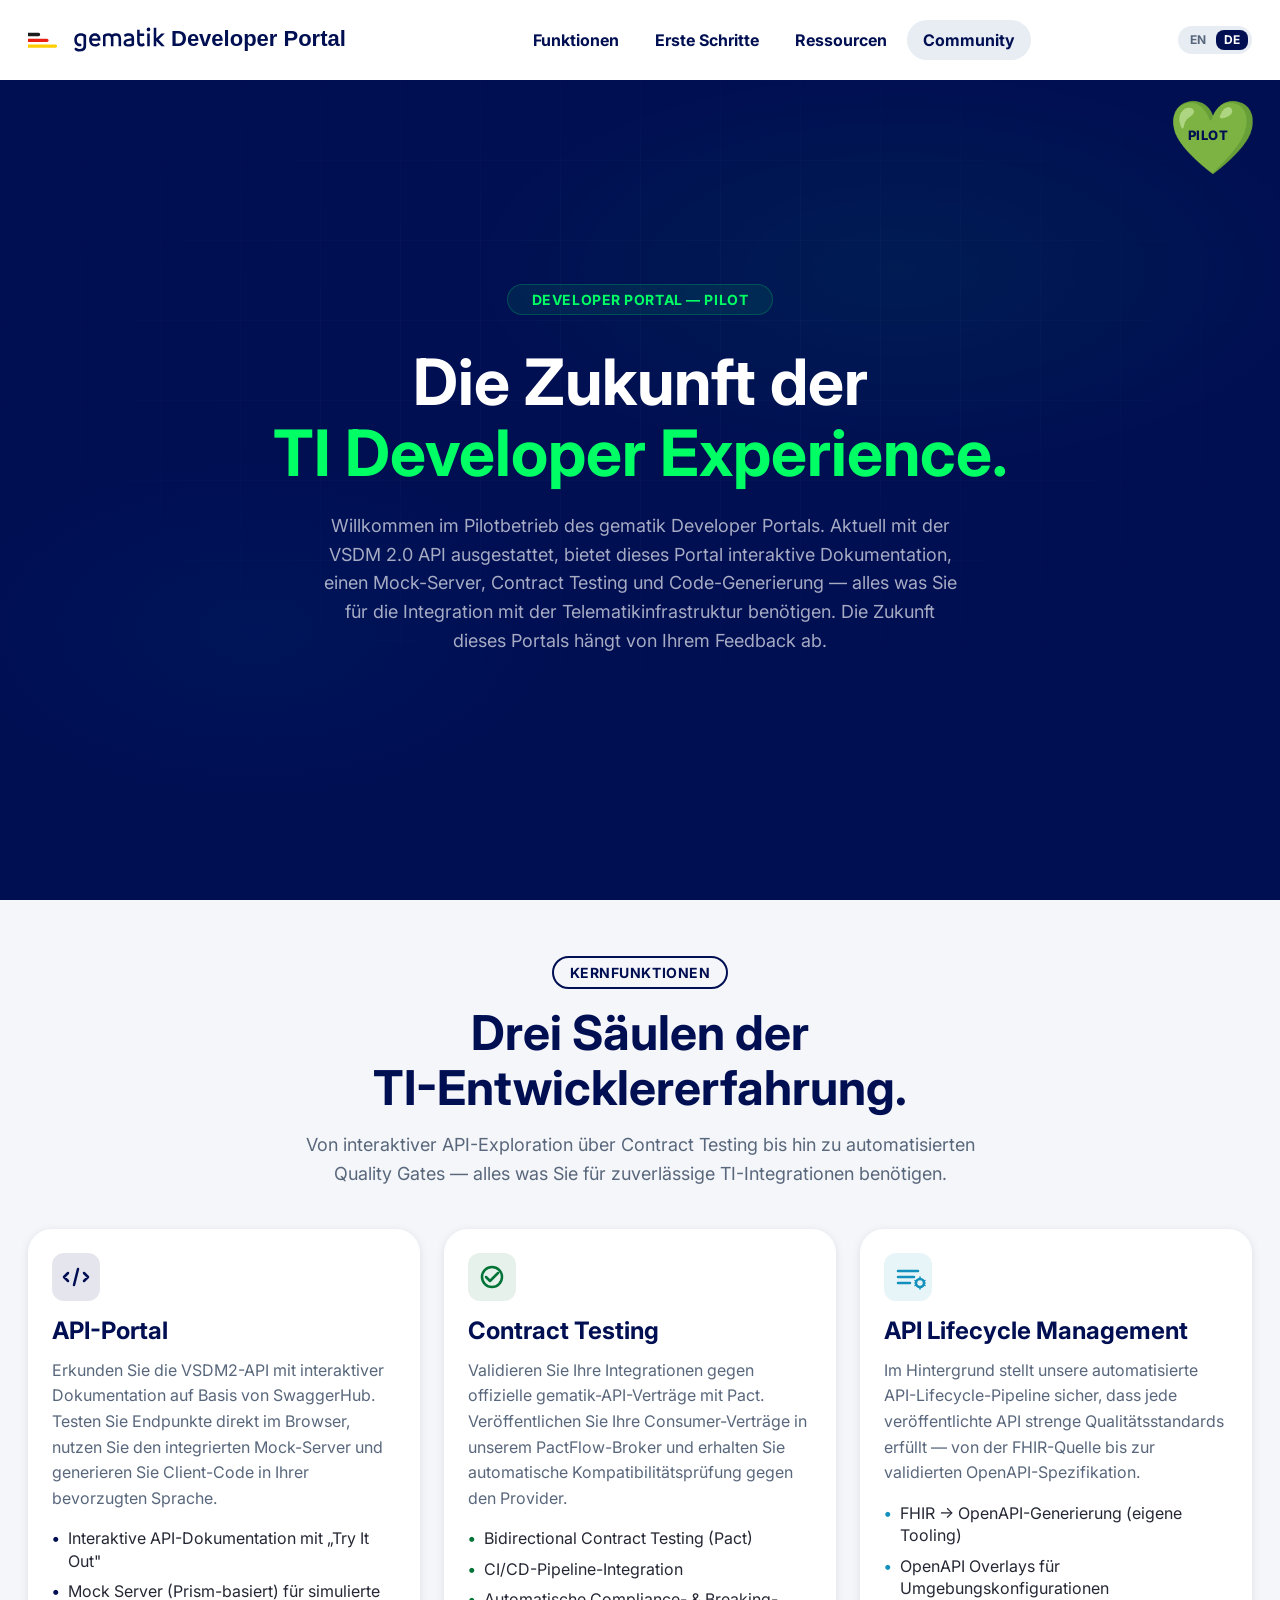
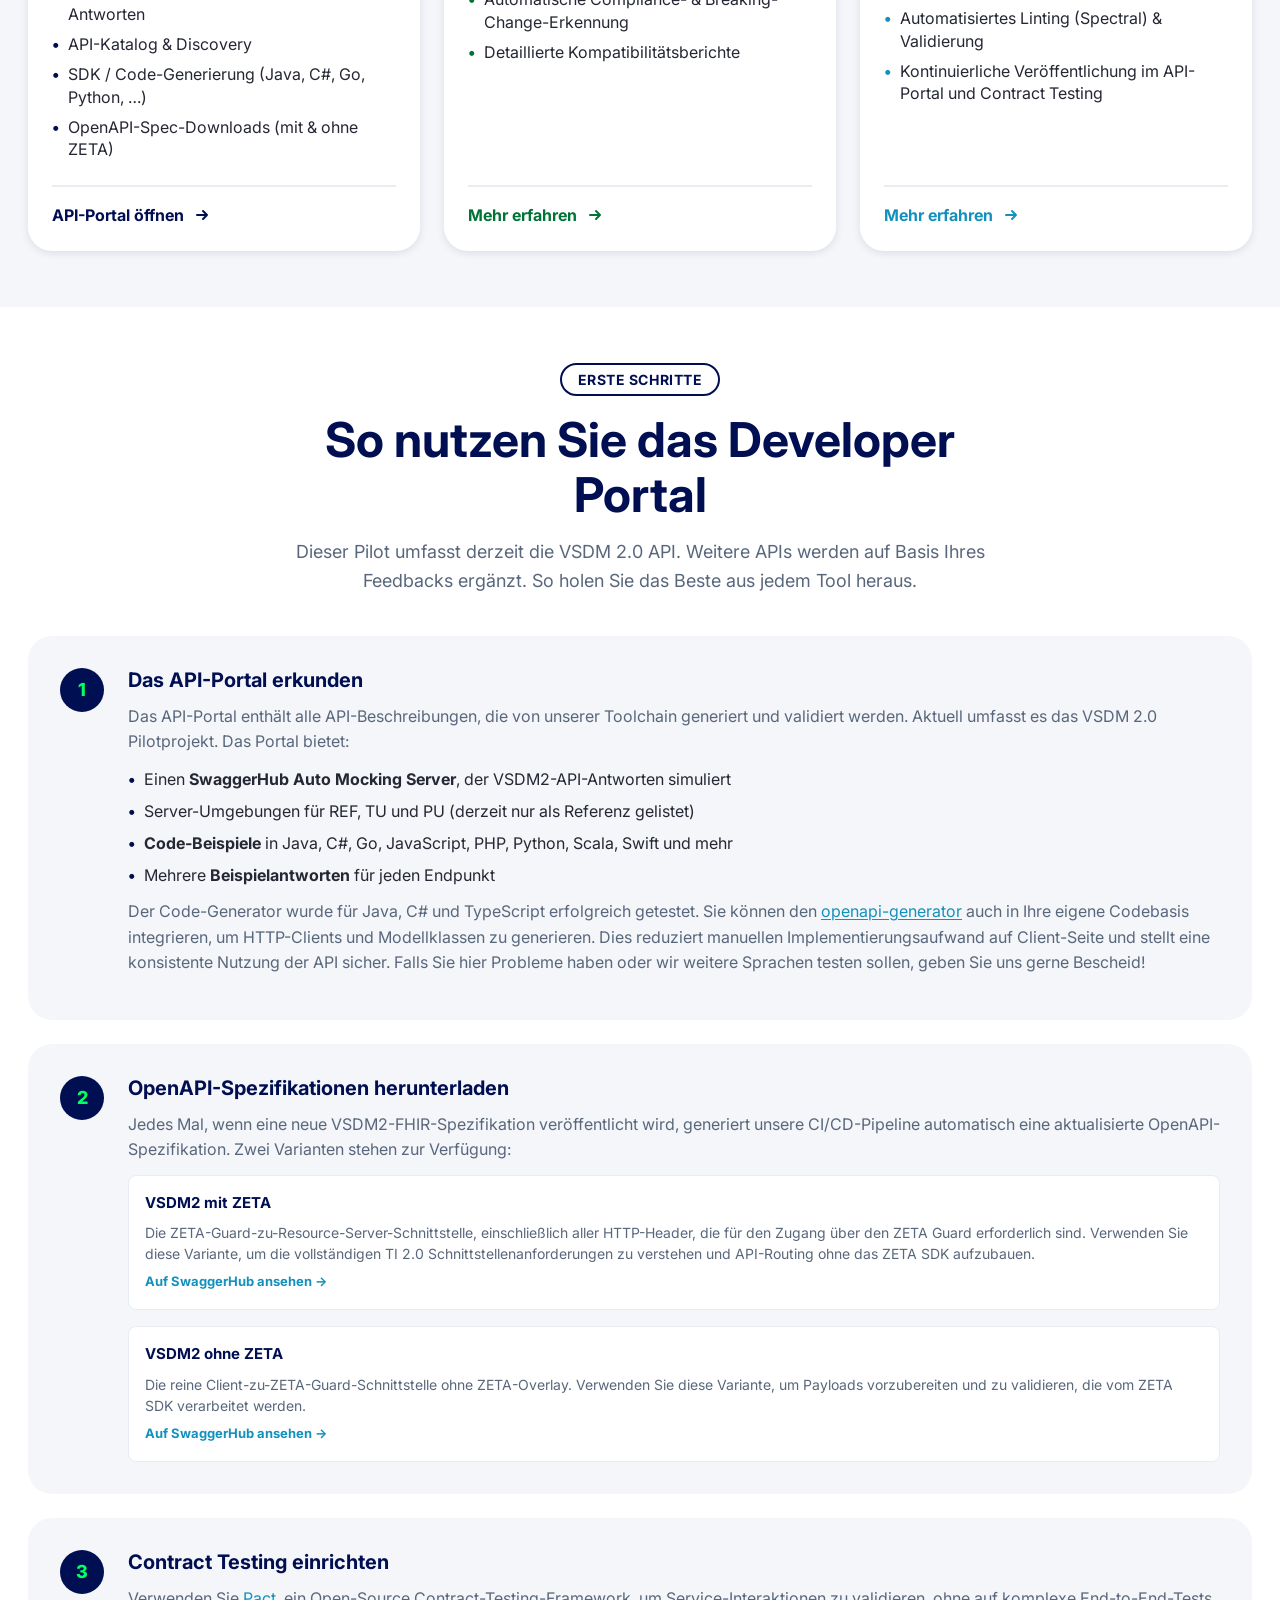
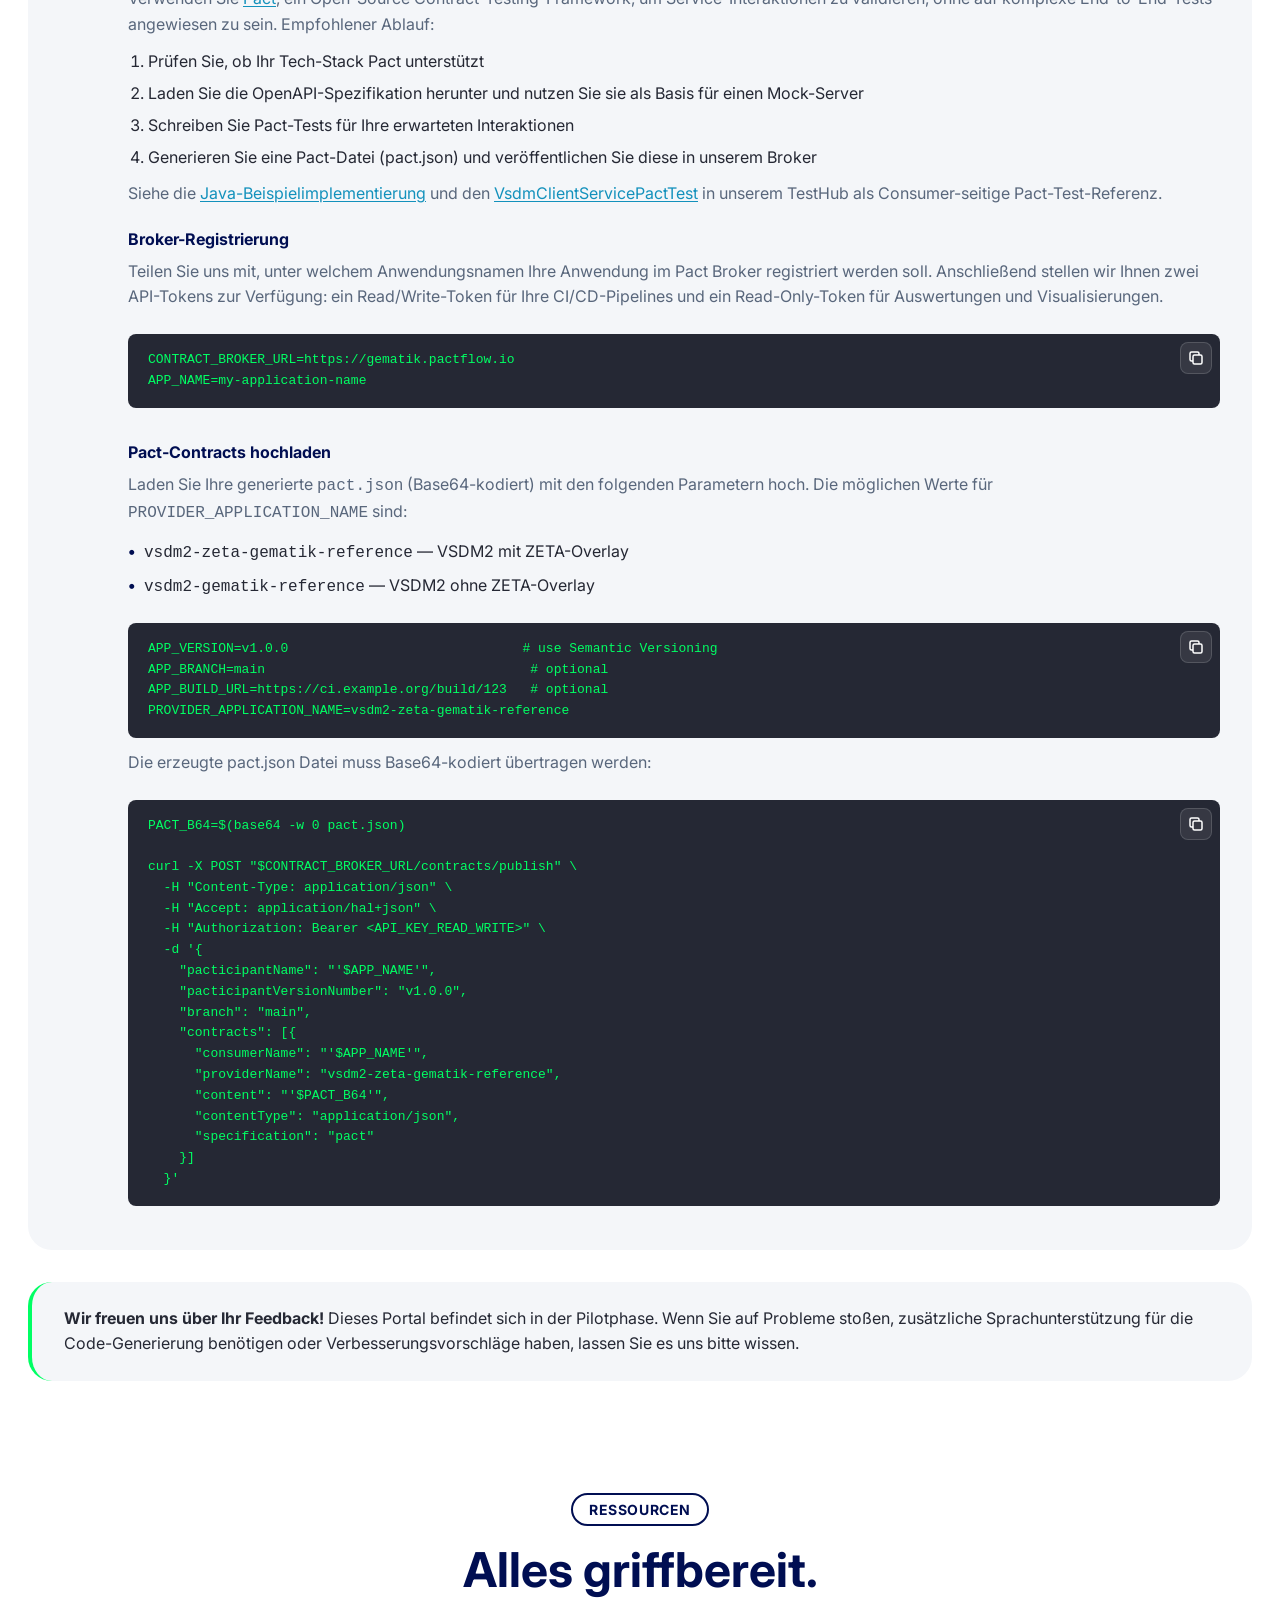
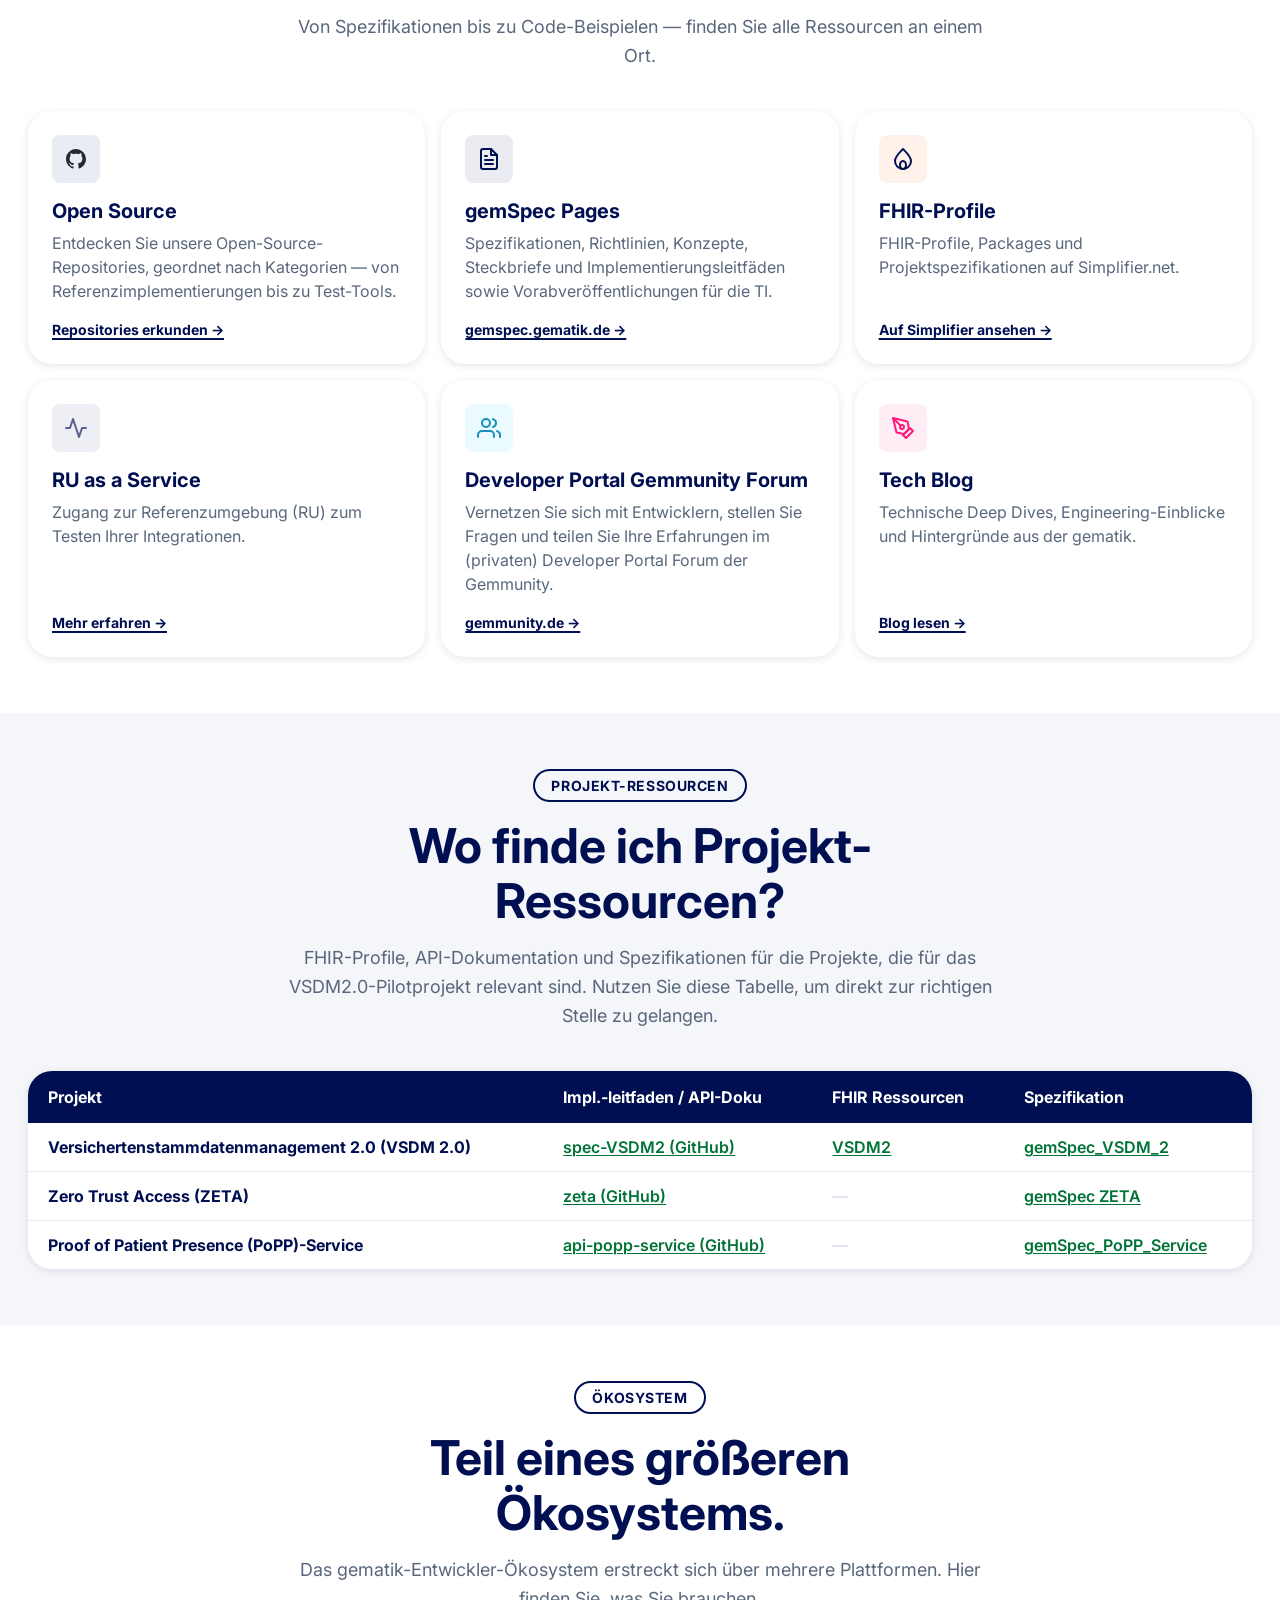
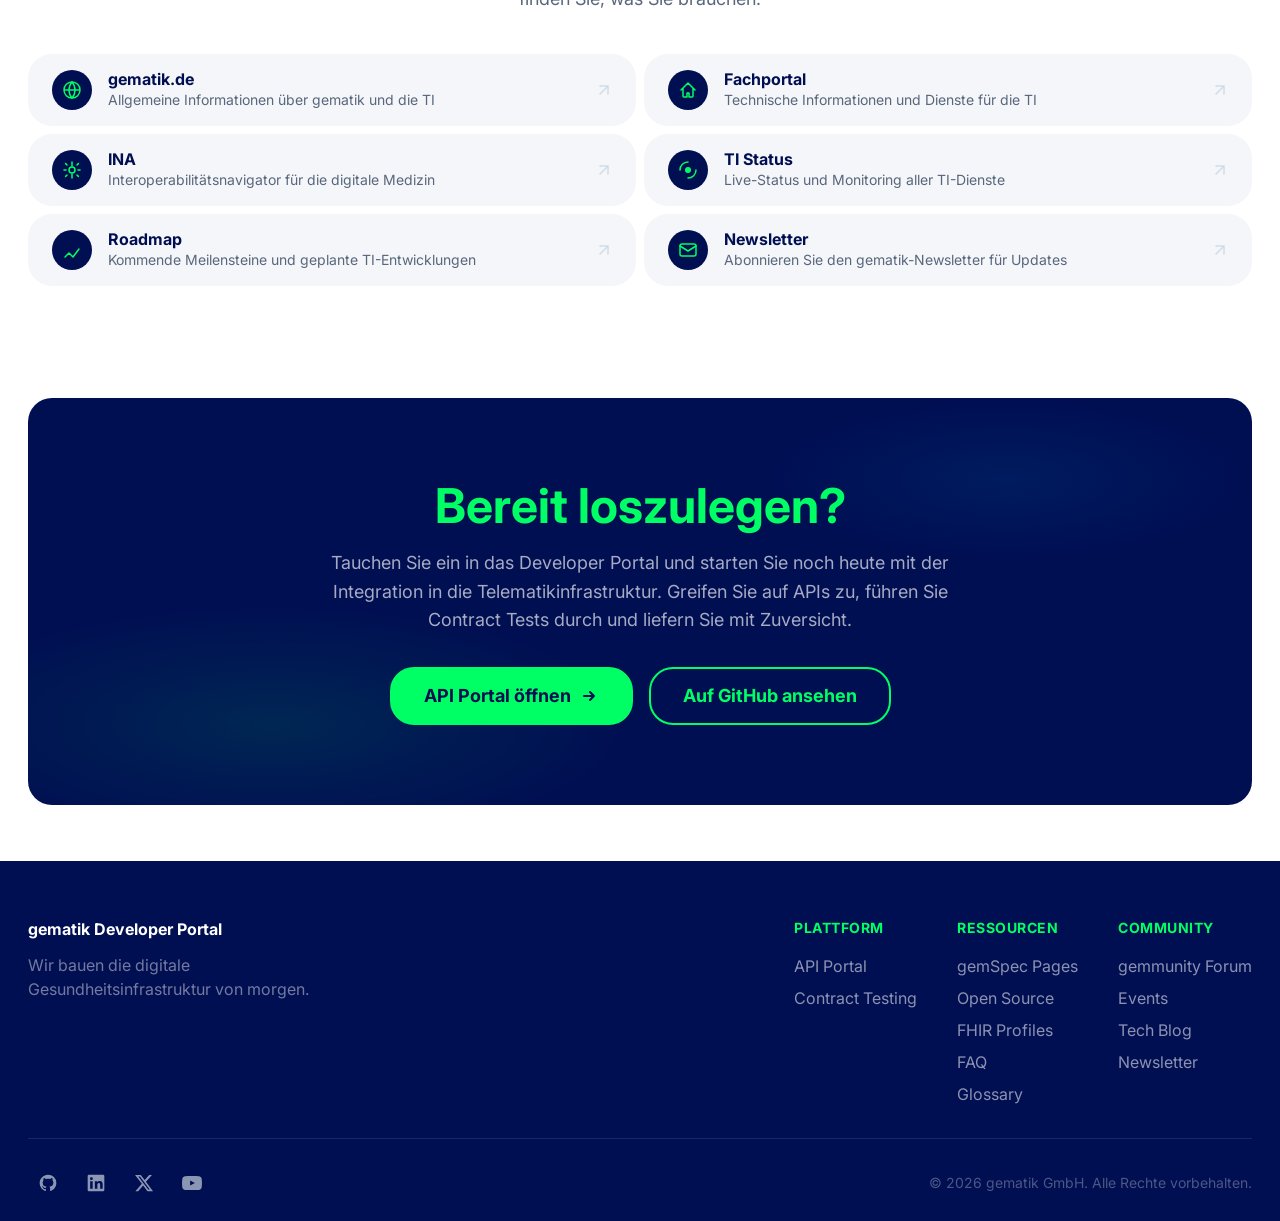
==== commit e3d9f2a2: "R1.0.1" ====
--- a/index.html
+++ b/index.html
@@ -19,7 +19,7 @@
   by gematik, find details in the "Readme" file.
 -->
 <!DOCTYPE html>
-<html lang="en" data-lang="en">
+<html lang="de" data-lang="de">
 <head>
     <meta charset="UTF-8">
     <meta name="viewport" content="width=device-width, initial-scale=1.0">
@@ -62,7 +62,7 @@
     <section class="hero">
         <div class="hero__pilot-badge">
             <span class="hero__pilot-heart">💚</span>
-            <span class="hero__pilot-text" data-i18n-html="hero.pilot">Pilot<br>WIP</span>
+            <span class="hero__pilot-text" data-i18n-html="hero.pilot">Pilot</span>
         </div>
         <div class="hero__bg">
             <div class="hero__gradient"></div>
@@ -78,7 +78,7 @@
                 Welcome to the gematik Developer Portal pilot. Currently featuring the 
                 VSDM 2.0 API, this portal gives you interactive documentation, a mock server, 
                 contract testing, and code generation — everything you need to integrate 
-                with the Telematikinfrastruktur. More APIs will follow based on your feedback.
+                with the Telematikinfrastruktur.
             </p>
             <!-- TODO: Add stats when they are available 
             <div class="hero__stats" hidden>
@@ -221,13 +221,18 @@
                     they reach production, giving you confidence in every deployment.
                 </p>
                 <div class="feature-detail__actions">
-                    <a href="https://gematik.pactflow.io/pacticipants" class="btn btn--primary" target="_blank" rel="noopener" data-i18n="feat.ct.detail.cta">Explore Contract Testing</a>
+                    <a href="https://github.com/gematik/dev-portal-pact-examples" class="btn btn--primary" target="_blank" rel="noopener" data-i18n="feat.ct.detail.cta">Explore Contract Testing</a>
                 </div>
             </div>
 
             <div class="feature-detail" id="feature-detail-apiops" aria-hidden="true">
                 <button class="feature-detail__close" aria-label="Close detail panel">&times;</button>
                 <h3 class="feature-detail__title" data-i18n="feat.ops.detail.title">API Lifecycle Managment — Deep Dive</h3>
+
+                <div class="contract-pilot-info" role="note" aria-label="Interactive diagram hint">
+                    <p class="contract-pilot-info__title" data-i18n="feat.ops.detail.hint.title">Interactive Diagram</p>
+                    <p class="contract-pilot-info__text" data-i18n="feat.ops.detail.hint.text">Click on the lifecycle stages in the diagram below to explore each phase in detail.</p>
+                </div>
 
                 <!-- Interactive API Lifecycle Diagram -->
                 <div class="lifecycle-container">
@@ -259,7 +264,7 @@
 
                 <p class="feature-detail__text" data-i18n="feat.ops.detail.text1">
                     The API Lifecycle Managment is the backbone of our API quality assurance process. Starting from 
-                    FHIR StructureDefinitions, our custom tooling generates OpenAPI specifications that 
+                    specified FHIR resources, our custom tooling generates OpenAPI specifications that 
                     accurately reflect the underlying data models. These specs are then enriched with 
                     environment-specific overlays for REF, TU, and PU server configurations, ensuring 
                     that each deployment target has the correct base URLs and authentication parameters.
@@ -267,12 +272,12 @@
                 <p class="feature-detail__text" data-i18n="feat.ops.detail.text2">
                     Every generated specification passes through automated linting with Spectral rules 
                     tailored to gematik's API design guidelines. The pipeline validates structural 
-                    correctness, naming conventions, and security scheme definitions. Once all quality 
+                    correctness, naming conventions, examples correctness, and security scheme definitions. Once all quality 
                     gates pass, the specification is automatically published to the API Portal, keeping 
-                    the documentation always in sync with the latest FHIR profiles.
+                    the documentation always in sync with the latest FHIR resources.
                 </p>
                 <div class="feature-detail__actions">
-                    <a href="https://github.com/gematik" class="btn btn--primary" target="_blank" rel="noopener" data-i18n="feat.ops.detail.cta">View on GitHub</a>
+                    <a href="https://portal.developer.gematik.solutions" class="btn btn--primary" target="_blank" rel="noopener" data-i18n="feat.ops.detail.cta">Open API Portal</a>
                 </div>
             </div>
         </div>
@@ -482,12 +487,12 @@
                     <span class="resource-card__link" data-i18n="res.ru.link">Learn more →</span>
                 </a>
 
-                <a href="https://www.gemmunity.de/community" class="resource-card" target="_blank" rel="noopener">
+                <a href="https://www.gemmunity.de/community?id=community_forum&sys_id=bef7afa639d84b509036c6d9caff1f3f" class="resource-card" target="_blank" rel="noopener">
                     <div class="resource-card__icon resource-card__icon--community">
                         <img src="assets/svg/resource-community-icon.svg" alt="" width="24" height="24" loading="lazy">
                     </div>
-                    <h3 class="resource-card__title" data-i18n="res.forum.title">gemmunity Forum</h3>
-                    <p class="resource-card__description" data-i18n="res.forum.desc">Connect with developers, ask questions, and share your experiences.</p>
+                    <h3 class="resource-card__title" data-i18n="res.forum.title">Developer Portal Gemmunity Forum</h3>
+                    <p class="resource-card__description" data-i18n="res.forum.desc">Use the (private) developer portal forum in the gemmunity to ask questions, and share your experiences.</p>
                     <span class="resource-card__link">gemmunity.de →</span>
                 </a>
 
@@ -520,7 +525,7 @@
                     <thead>
                         <tr>
                             <th data-i18n="project.col.project">Project</th>
-                            <th data-i18n="project.col.docs">IG / API Docs</th>
+                            <th data-i18n="project.col.docs">Implementation Guide / API Docs</th>
                             <th data-i18n="project.col.profiles">FHIR Profiles (Packages)</th>
                             <th data-i18n="project.col.spec">Specification</th>
                         </tr>
@@ -555,21 +560,27 @@
                             <td><a href="https://simplifier.net/vzd-fhir-directory" target="_blank" rel="noopener">VZD-FHIR-Directory</a></td>
                             <td><a href="https://gemspec.gematik.de/" target="_blank" rel="noopener">gemSpec</a></td>
                         </tr>
+                        <tr>
+                            <td><strong>Push Notifications</strong></td>
+                            <td><a href="https://gematik.github.io/gem-push-notifications-concept/#concept/concept.html" target="_blank" rel="noopener">Push Notification Concept (GitHub)</a></td>
+                            <td><span class="project-guide__none">—</span></td>
+                            <td><a href="https://gemspec.gematik.de/docs/gemF/gemF_PushNotification/latest/" target="_blank" rel="noopener">gemSpec_Push_Gateway</a></td>
+                        </tr>
                         -->
-                        <tr>
-                            <td><strong>Versichertenstammdatenmanagement 2.0 (VSDM 2.0)</strong></td>
+                        <tr class="project-guide__row--pilot">
+                            <td><strong><span class="project-guide__name-full">Versichertenstammdatenmanagement 2.0 (VSDM 2.0)</span><span class="project-guide__name-short">VSDM 2.0</span></strong></td>
                             <td><a href="https://github.com/gematik/spec-VSDM2" target="_blank" rel="noopener">spec-VSDM2 (GitHub)</a></td>
                             <td><a href="https://simplifier.net/vsdm2" target="_blank" rel="noopener">VSDM2</a></td>
                             <td><a href="https://gemspec.gematik.de/docs/gemSpec/gemSpec_VSDM_2/latest/" target="_blank" rel="noopener">gemSpec_VSDM_2</a></td>
                         </tr>
-                        <tr>
-                            <td><strong>Zero Trust Access (ZETA)</strong></td>
+                        <tr class="project-guide__row--pilot">
+                            <td><strong><span class="project-guide__name-full">Zero Trust Access (ZETA)</span><span class="project-guide__name-short">ZETA</span></strong></td>
                             <td><a href="https://github.com/gematik/zeta" target="_blank" rel="noopener">zeta (GitHub)</a></td>
                             <td><span class="project-guide__none">—</span></td>
                             <td><a href="https://gemspec.gematik.de/docs/gemSpec/gemSpec_ZETA/latest/" target="_blank" rel="noopener">gemSpec ZETA</a></td>
                         </tr>
-                        <tr>
-                            <td><strong>Proof of Patient Presence (PoPP)-Service</strong></td>
+                        <tr class="project-guide__row--pilot">
+                            <td><strong><span class="project-guide__name-full">Proof of Patient Presence (PoPP)-Service</span><span class="project-guide__name-short">PoPP</span></strong></td>
                             <td><a href="https://github.com/gematik/api-popp" target="_blank" rel="noopener">api-popp-service (GitHub)</a></td>
                             <td><span class="project-guide__none">—</span></td>
                             <td><a href="https://gemspec.gematik.de/docs/gemSpec/gemSpec_PoPP_Service/latest/" target="_blank" rel="noopener">gemSpec_PoPP_Service</a></td>
--- a/css/style.css
+++ b/css/style.css
@@ -499,15 +499,14 @@
 
 /* ============ LIFECYCLE DIAGRAM ============ */
 .lifecycle-container {
-    display: flex; gap: 24px; align-items: flex-start; margin-bottom: 64px;
-    justify-content: center;
+    display: flex; column-gap: 48px; row-gap: 48px; align-items: flex-start; margin-bottom: 64px;
+    justify-content: center; flex-wrap: wrap;
 }
 .lifecycle-diagram {
     position: relative; flex: 0 0 auto; width: 100%; max-width: 520px;
-    transition: max-width 0.4s ease;
 }
 .lifecycle-container--has-detail .lifecycle-diagram {
-    max-width: 420px;
+    max-width: 520px;
 }
 .lifecycle-diagram__svg {
     width: 100%; height: auto; display: block; overflow: visible;
@@ -518,7 +517,7 @@
 .lifecycle-bubble {
     position: absolute; padding: 8px 12px;
     background: var(--dark-blue); color: var(--white);
-    font-family: var(--headline-font); font-size: 14px; font-weight: 700;
+    font-family: var(--headline-font); font-size: 16px; font-weight: 700;
     border: none; border-radius: 12px; cursor: pointer;
     white-space: nowrap; transition: all var(--hover-transition);
     box-shadow: var(--drop-shadow-soft); z-index: 2;
@@ -531,16 +530,16 @@
 
 /* --- Detail Panel --- */
 .lifecycle-detail {
-    flex: 0 0 0; max-width: 0; max-height: 0;
+    flex: 1 1 340px; max-width: 520px; max-height: 0;
     background: var(--white); border-radius: var(--border-radius-l);
     box-shadow: 0 8px 32px rgba(0,14,82,0.12); border: 0 solid var(--green);
     padding: 0; position: relative;
     opacity: 0; overflow: hidden;
-    transition: flex-basis 0.4s ease, max-width 0.4s ease, max-height 0.4s ease,
+    transition: max-height 0.4s ease,
                 opacity 0.3s ease 0.1s, padding 0.4s ease, border-width 0.4s ease;
 }
 .lifecycle-detail--visible {
-    flex: 0 0 340px; max-width: 340px; max-height: 2000px;
+    max-height: 2000px;
     padding: 24px; opacity: 1; border-width: 2px;
 }
 .lifecycle-detail__body {
@@ -559,17 +558,26 @@
 }
 .lifecycle-detail__close:hover { background: var(--light-grey); color: var(--dark-blue); }
 .lifecycle-detail__title {
-    font-family: var(--headline-font); font-size: 18px; font-weight: 700;
+    font-family: var(--headline-font); font-size: 20px; font-weight: 700;
     color: var(--dark-blue); margin-bottom: 8px; padding-right: 28px;
 }
 .lifecycle-detail__desc {
-    font-size: 13px; line-height: 1.6; color: var(--dark-grey); margin-bottom: 16px;
+    font-size: 14px; line-height: 1.6; color: var(--dark-grey); margin-bottom: 16px;
+    white-space: pre-line;
+}
+.lifecycle-detail__action {
+    display: inline-block; margin-top: 12px; font-family: var(--headline-font);
+    font-size: 14px; font-weight: 600; color: var(--dark-blue);
+    text-decoration: none; transition: color var(--hover-transition);
+}
+.lifecycle-detail__action:hover {
+    color: var(--green); text-decoration: underline;
 }
 
 /* --- Pipeline Timeline --- */
 .lifecycle-pipeline {
     position: relative; display: flex; flex-direction: column; gap: 0;
-    padding-left: 20px;
+    padding-left: 20px; margin-top: -8px;
 }
 .lifecycle-pipeline::before {
     content: ''; position: absolute; left: 14px; top: 14px; bottom: 14px;
@@ -577,11 +585,11 @@
     border-radius: 1px;
 }
 .pipeline-item {
-    display: flex; align-items: center; gap: 12px;
-    padding: 6px 0; position: relative;
+    display: flex; align-items: flex-start; column-gap: 12px; row-gap: 0;
+    padding: 2px 0; position: relative; flex-wrap: wrap;
 }
 .pipeline-item__marker {
-    flex-shrink: 0; width: 28px; height: 28px;
+    flex-shrink: 0; width: 28px; height: 28px; margin-top: 2px;
     display: flex; align-items: center; justify-content: center;
     background: var(--dark-blue); color: var(--white);
     border-radius: 50%; font-size: 11px; font-weight: 700;
@@ -601,11 +609,16 @@
     display: flex; align-items: center; gap: 8px; flex: 1;
 }
 .pipeline-item__label {
-    font-family: var(--headline-font); font-size: 12px; font-weight: 600;
+    font-family: var(--headline-font); font-size: 13px; font-weight: 600;
     color: var(--dark-blue);
 }
 .pipeline-item--result .pipeline-item__label {
-    font-weight: 700; color: var(--green);
+    font-weight: 700; color: var(--dark-blue);
+}
+.pipeline-item__desc {
+    font-size: 11px; line-height: 1.4; color: var(--dark-grey);
+    margin: -6px 0 8px; padding-left: 40px;
+    flex-basis: 100%;
 }
 .pipeline-item__badge {
     display: inline-block; padding: 1px 6px; font-size: 9px; font-weight: 700;
@@ -680,8 +693,12 @@
 .project-guide__table a { color: var(--functional-green); font-weight: 600; text-decoration: underline; text-decoration-thickness: 1px; text-underline-offset: 2px; }
 .project-guide__table a:hover { color: var(--dark-blue); }
 .project-guide__none { color: var(--medium-grey); }
+.project-guide__name-short { display: none; }
 @media (max-width: 480px) {
     .project-guide__table th, .project-guide__table td { padding: 10px 12px; font-size: 13px; }
+    .project-guide__table tbody tr:not(.project-guide__row--pilot) { display: none; }
+    .project-guide__name-full { display: none; }
+    .project-guide__name-short { display: inline; }
 }
 
 /* ============ SPEC CARDS ============ */
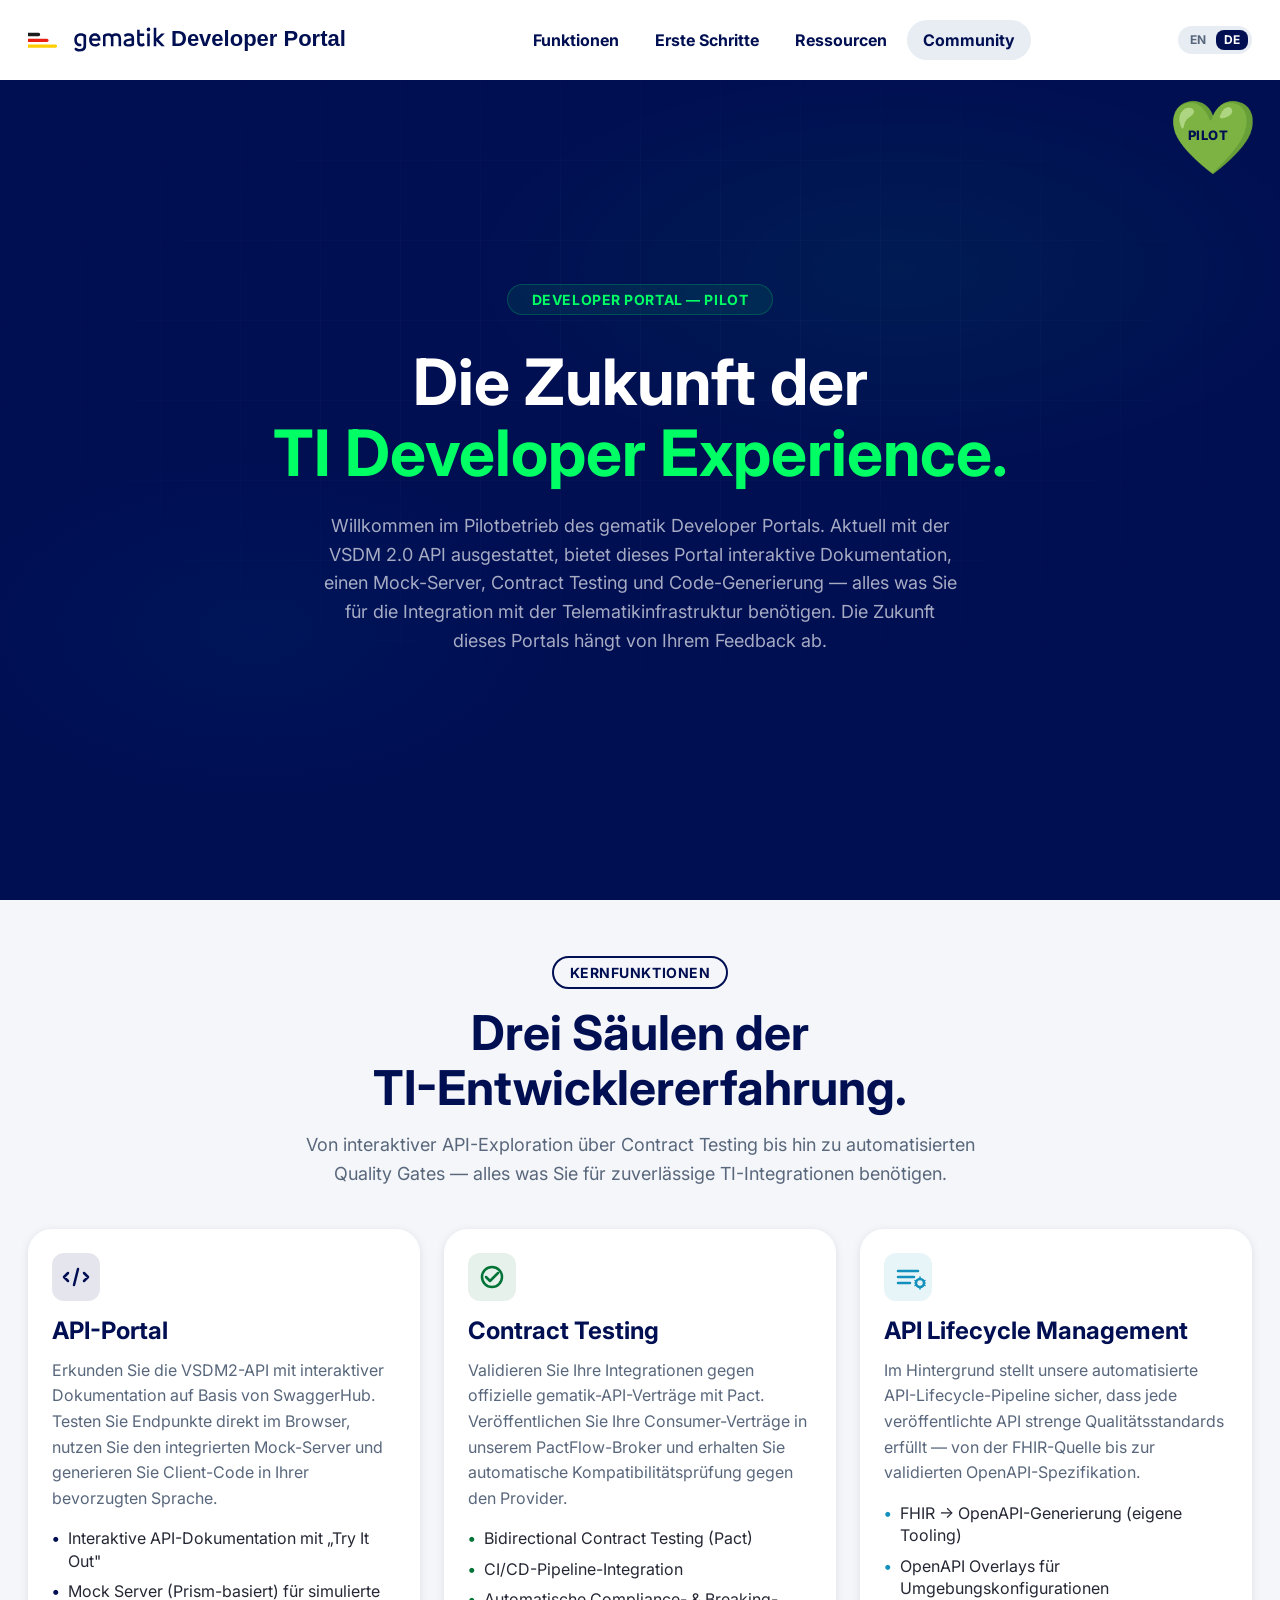
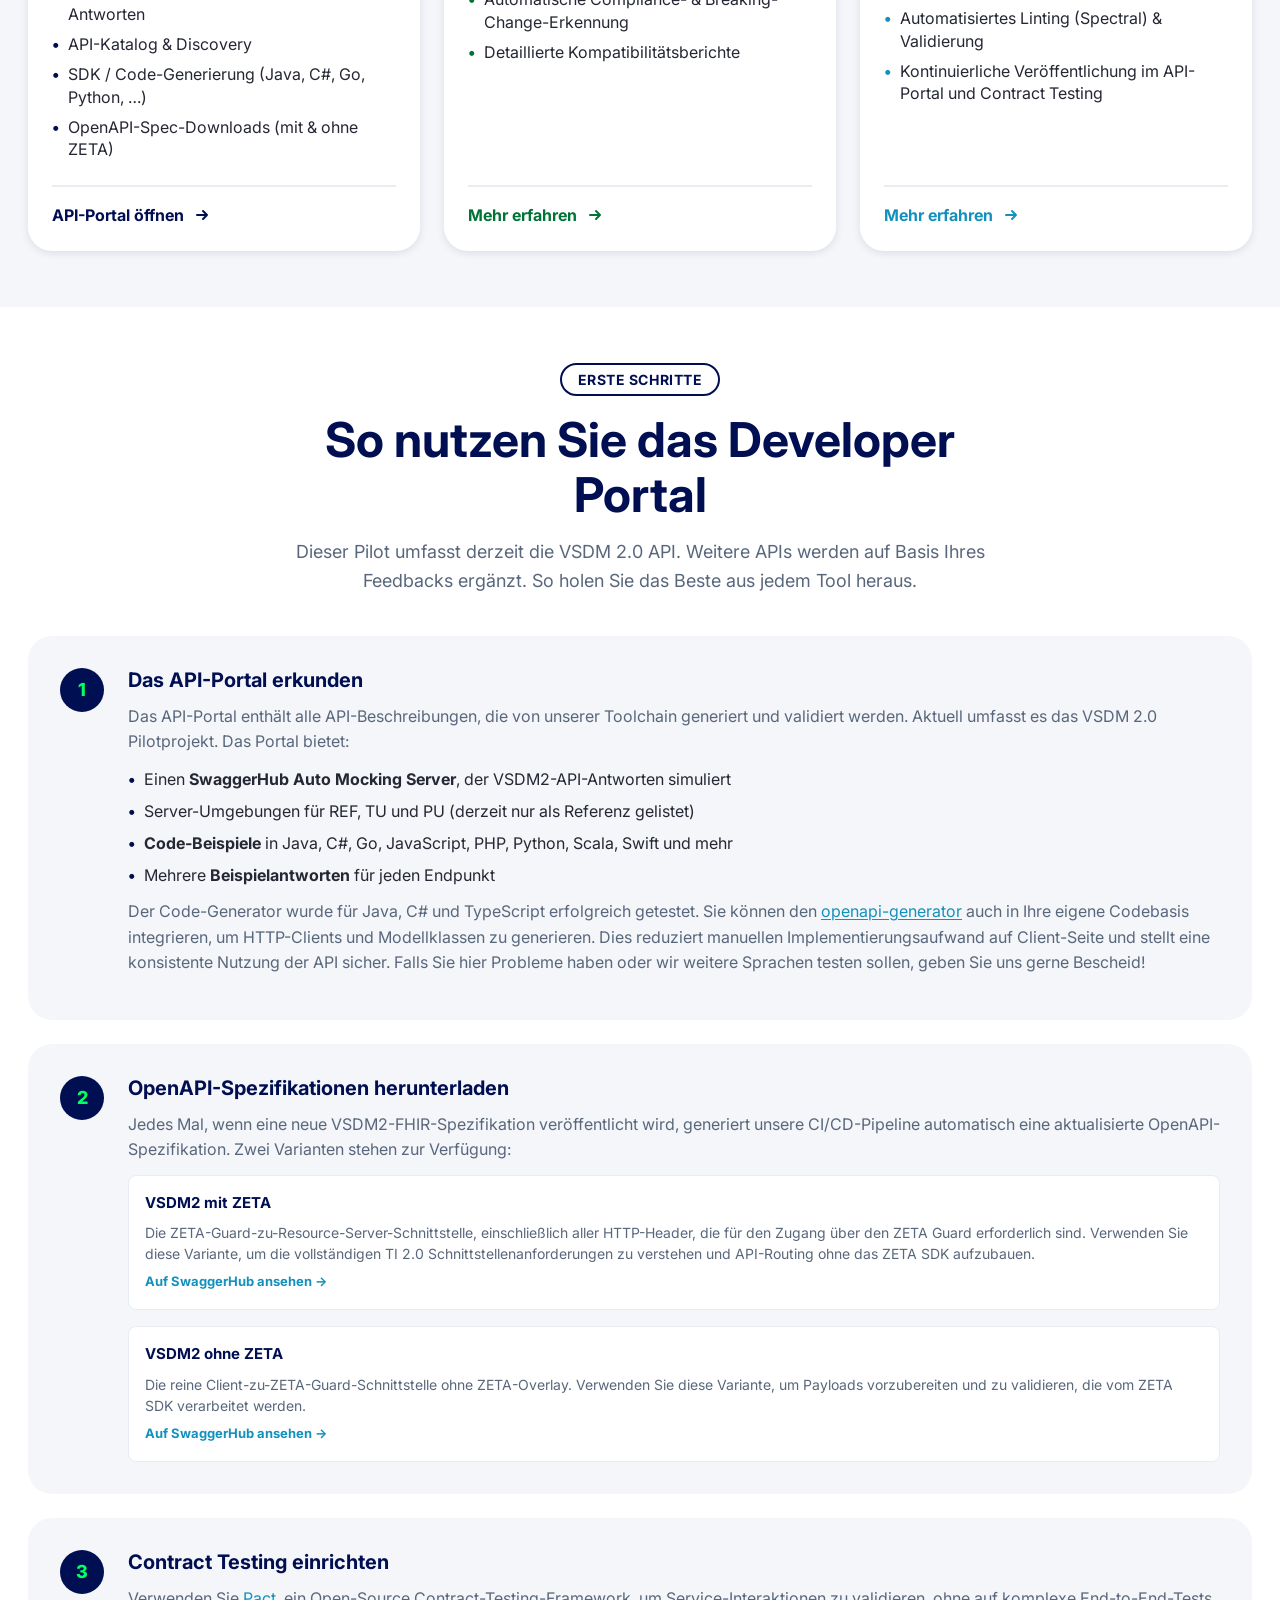
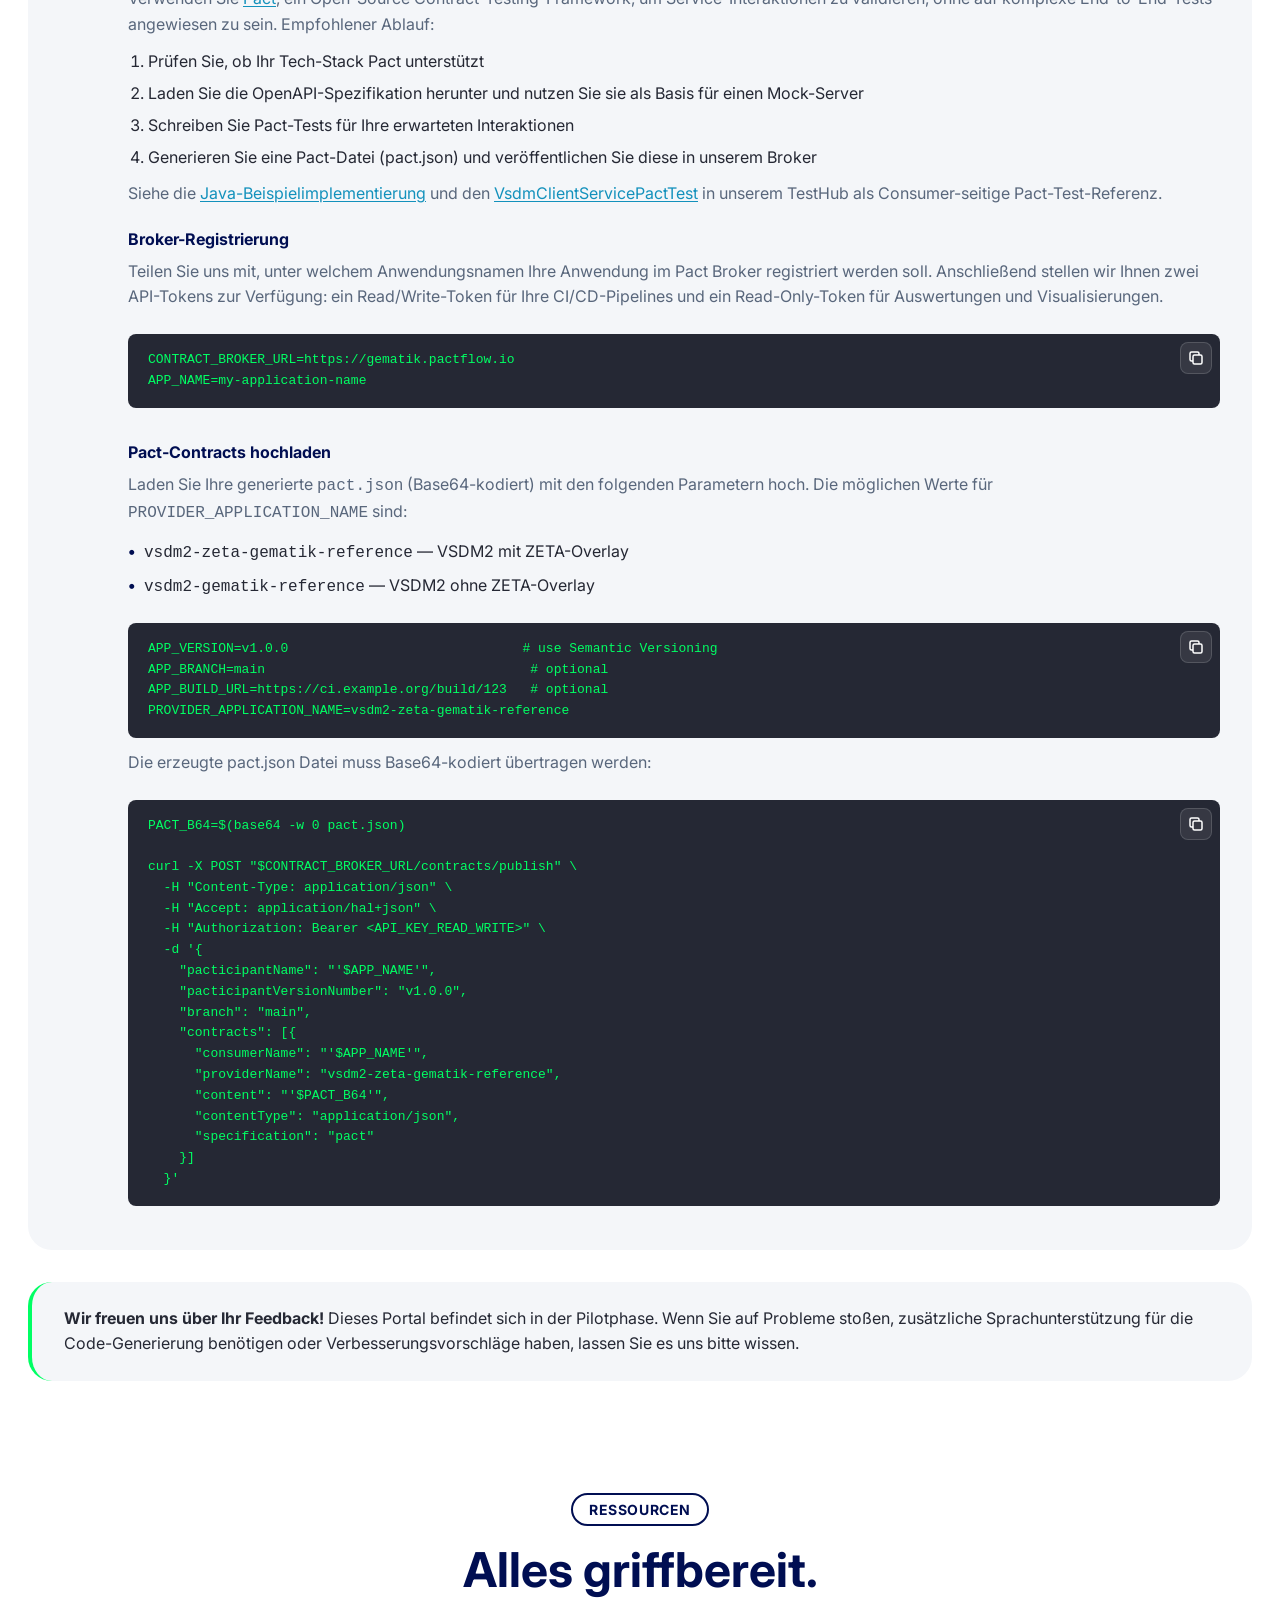
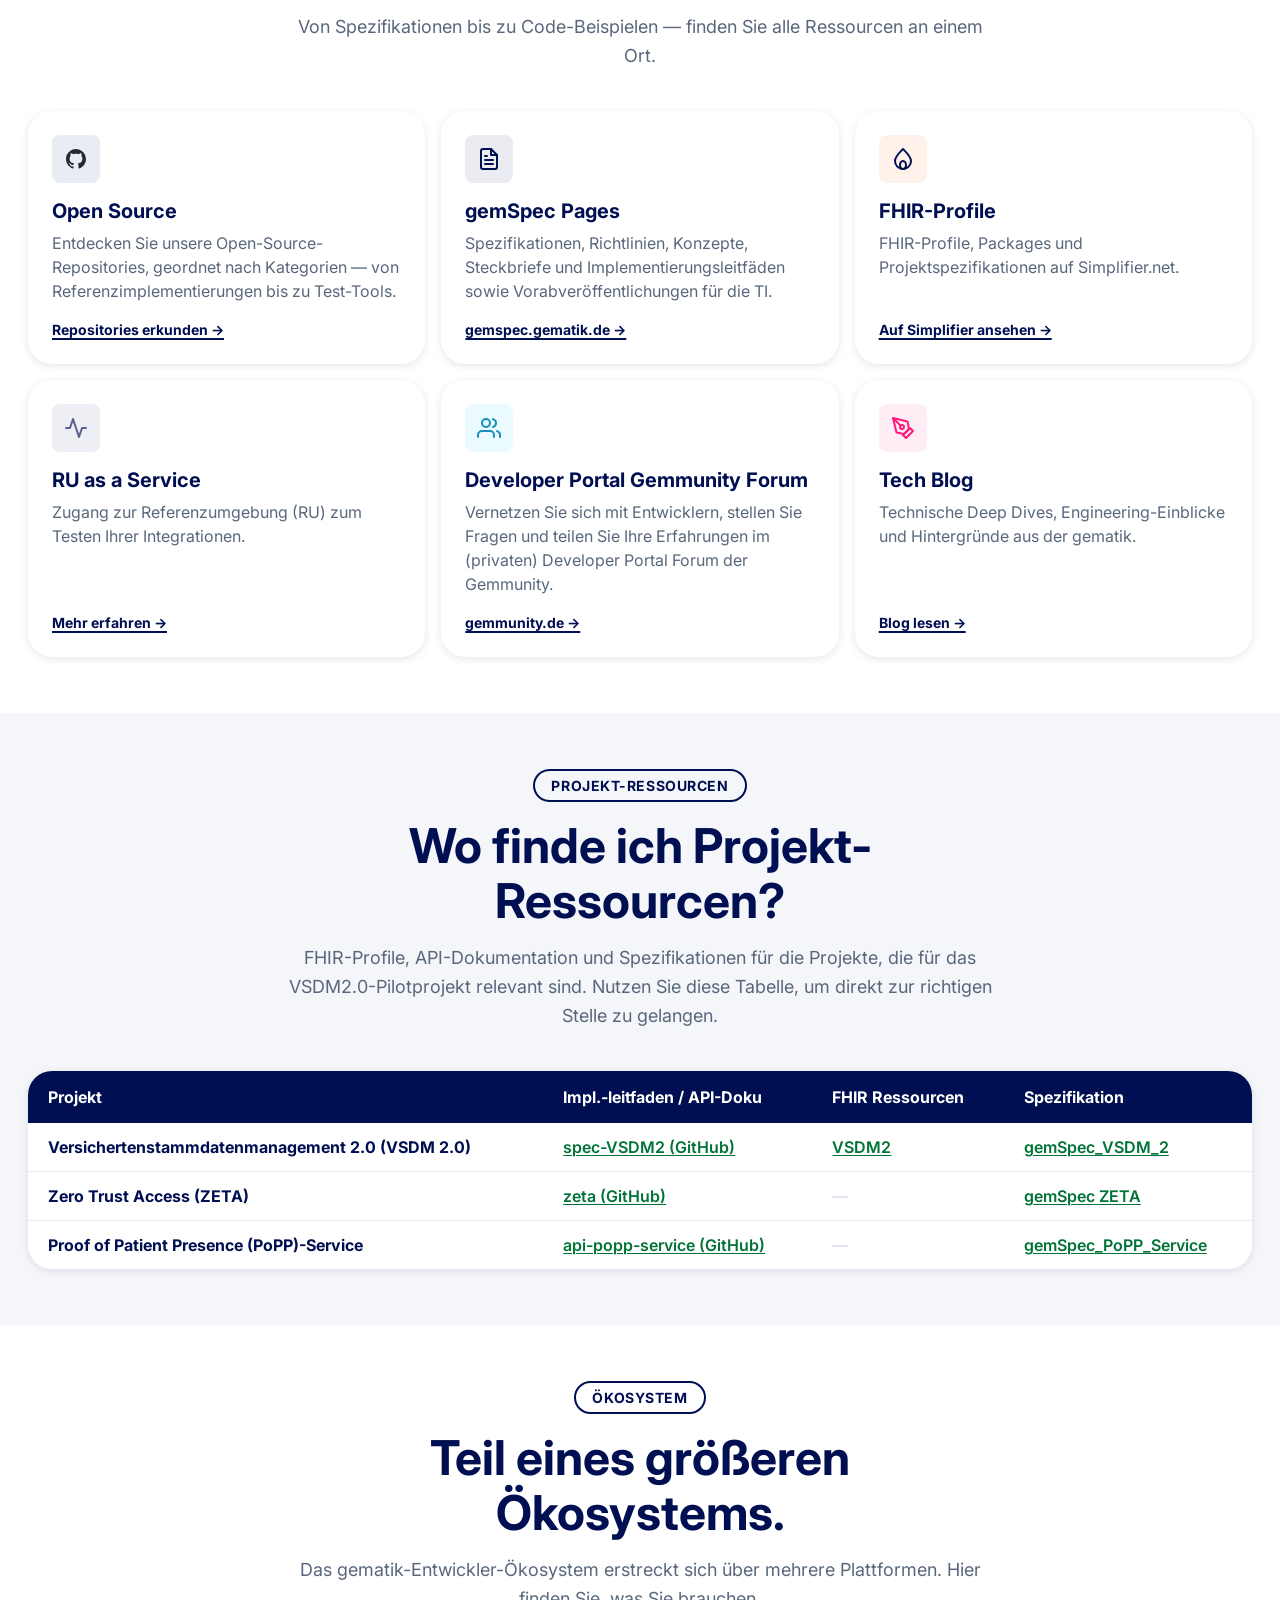
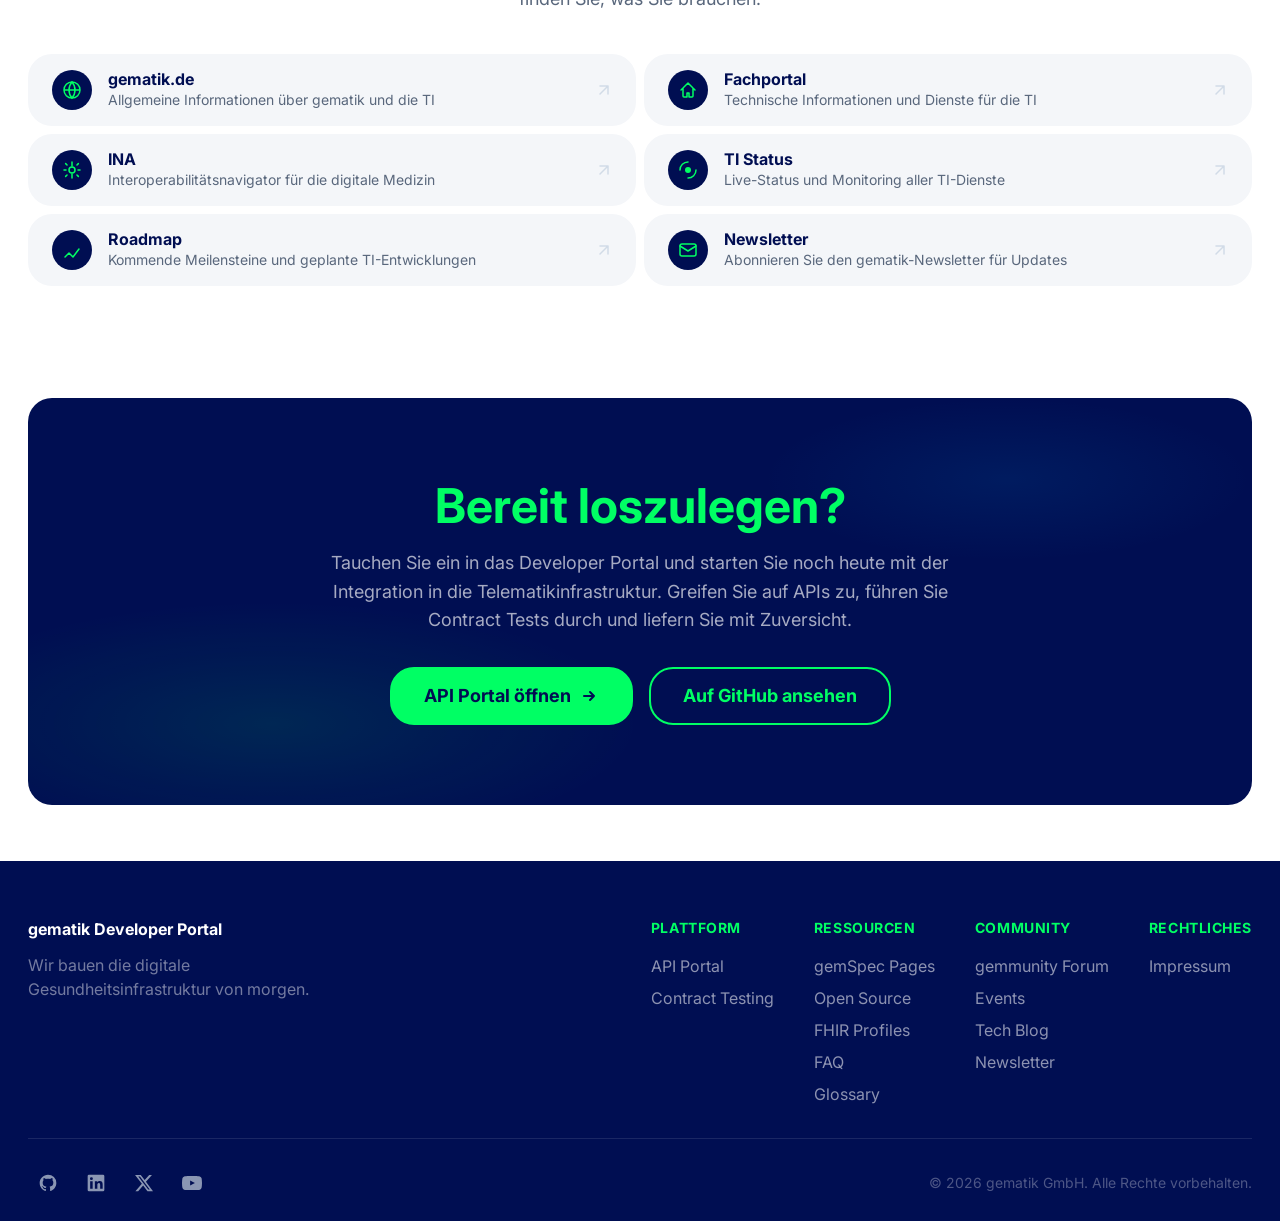
==== commit 267ea8d8: "R1.0.2" ====
--- a/index.html
+++ b/index.html
@@ -734,6 +734,10 @@
                         <a href="https://code.gematik.de" target="_blank" rel="noopener">Tech Blog</a>
                         <a href="https://fachportal.gematik.de/newsletter" target="_blank" rel="noopener">Newsletter</a>
                     </div>
+                    <div class="footer__column">
+                        <h4 class="footer__column-title" data-i18n="footer.legal">Legal Information</h4>
+                        <a href="https://www.gematik.de/impressum" target="_blank" rel="noopener">Impressum</a>
+                    </div>
                 </div>
             </div>
 
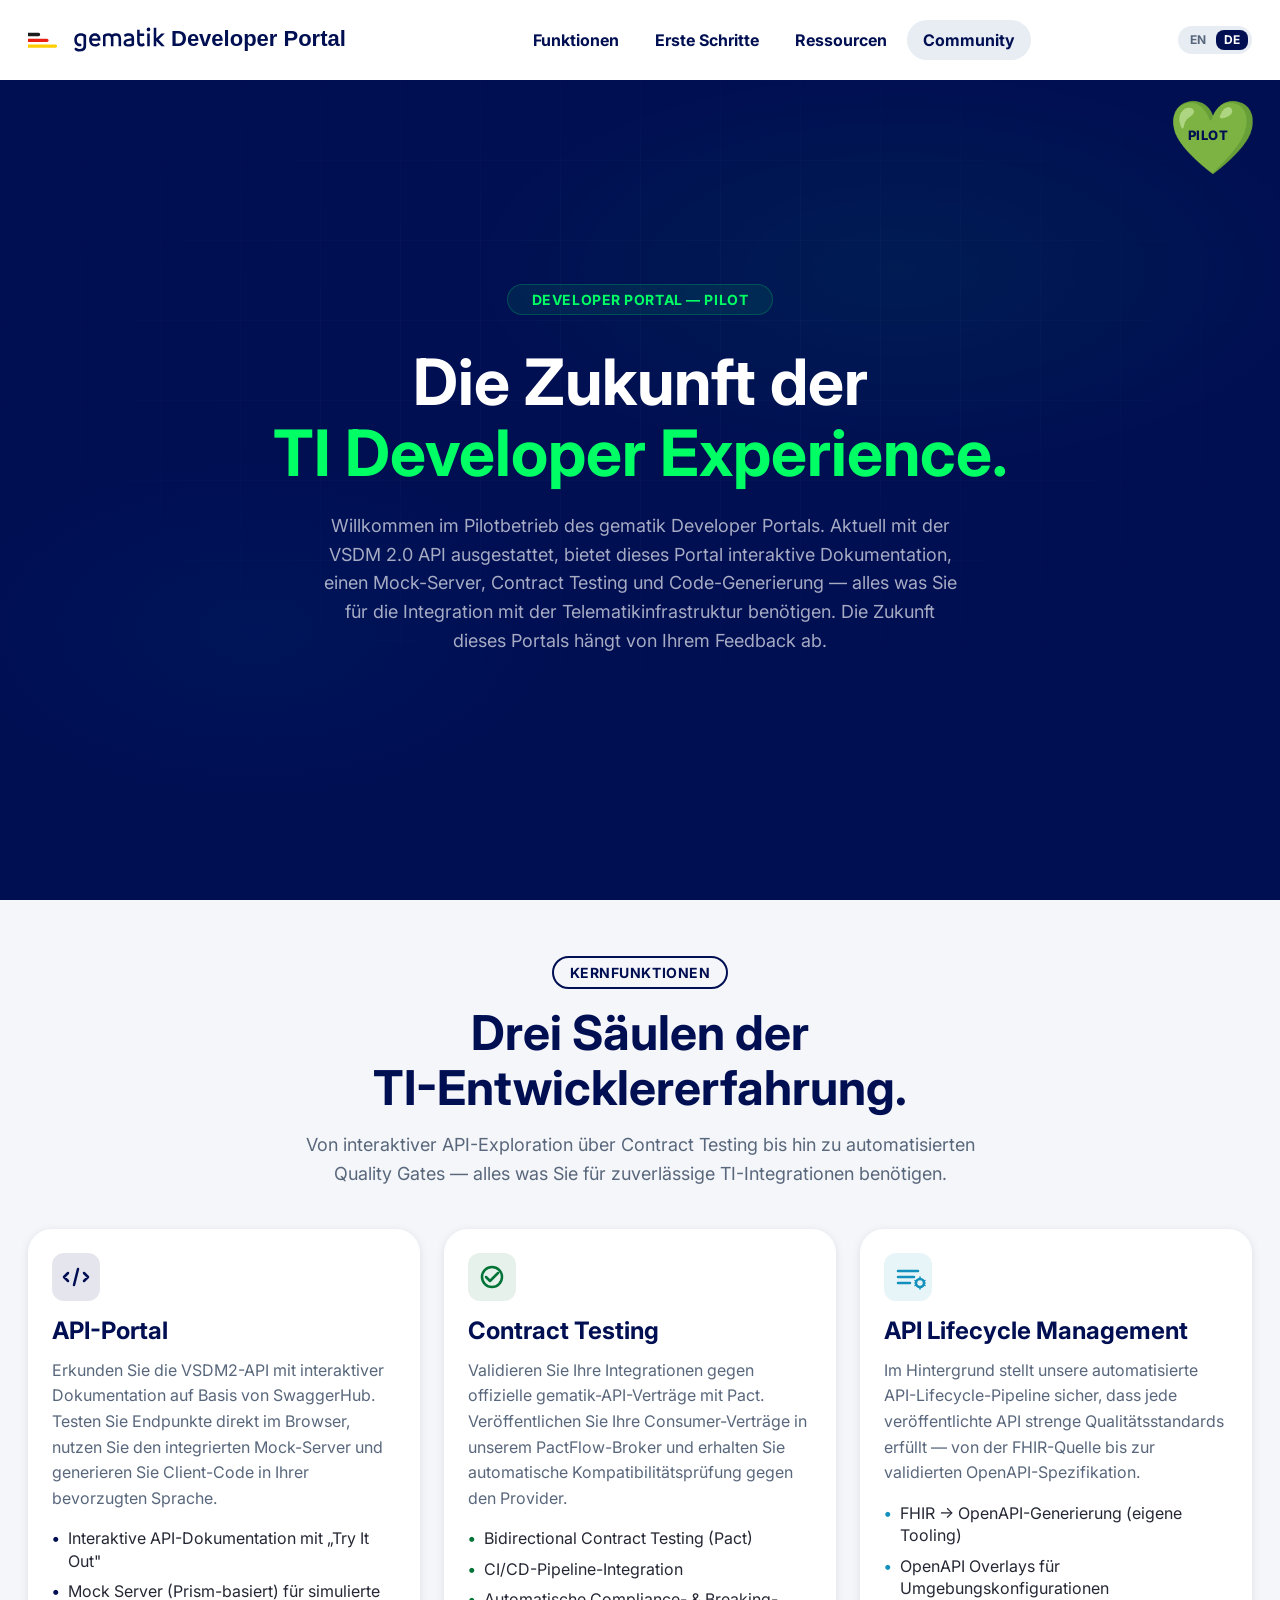
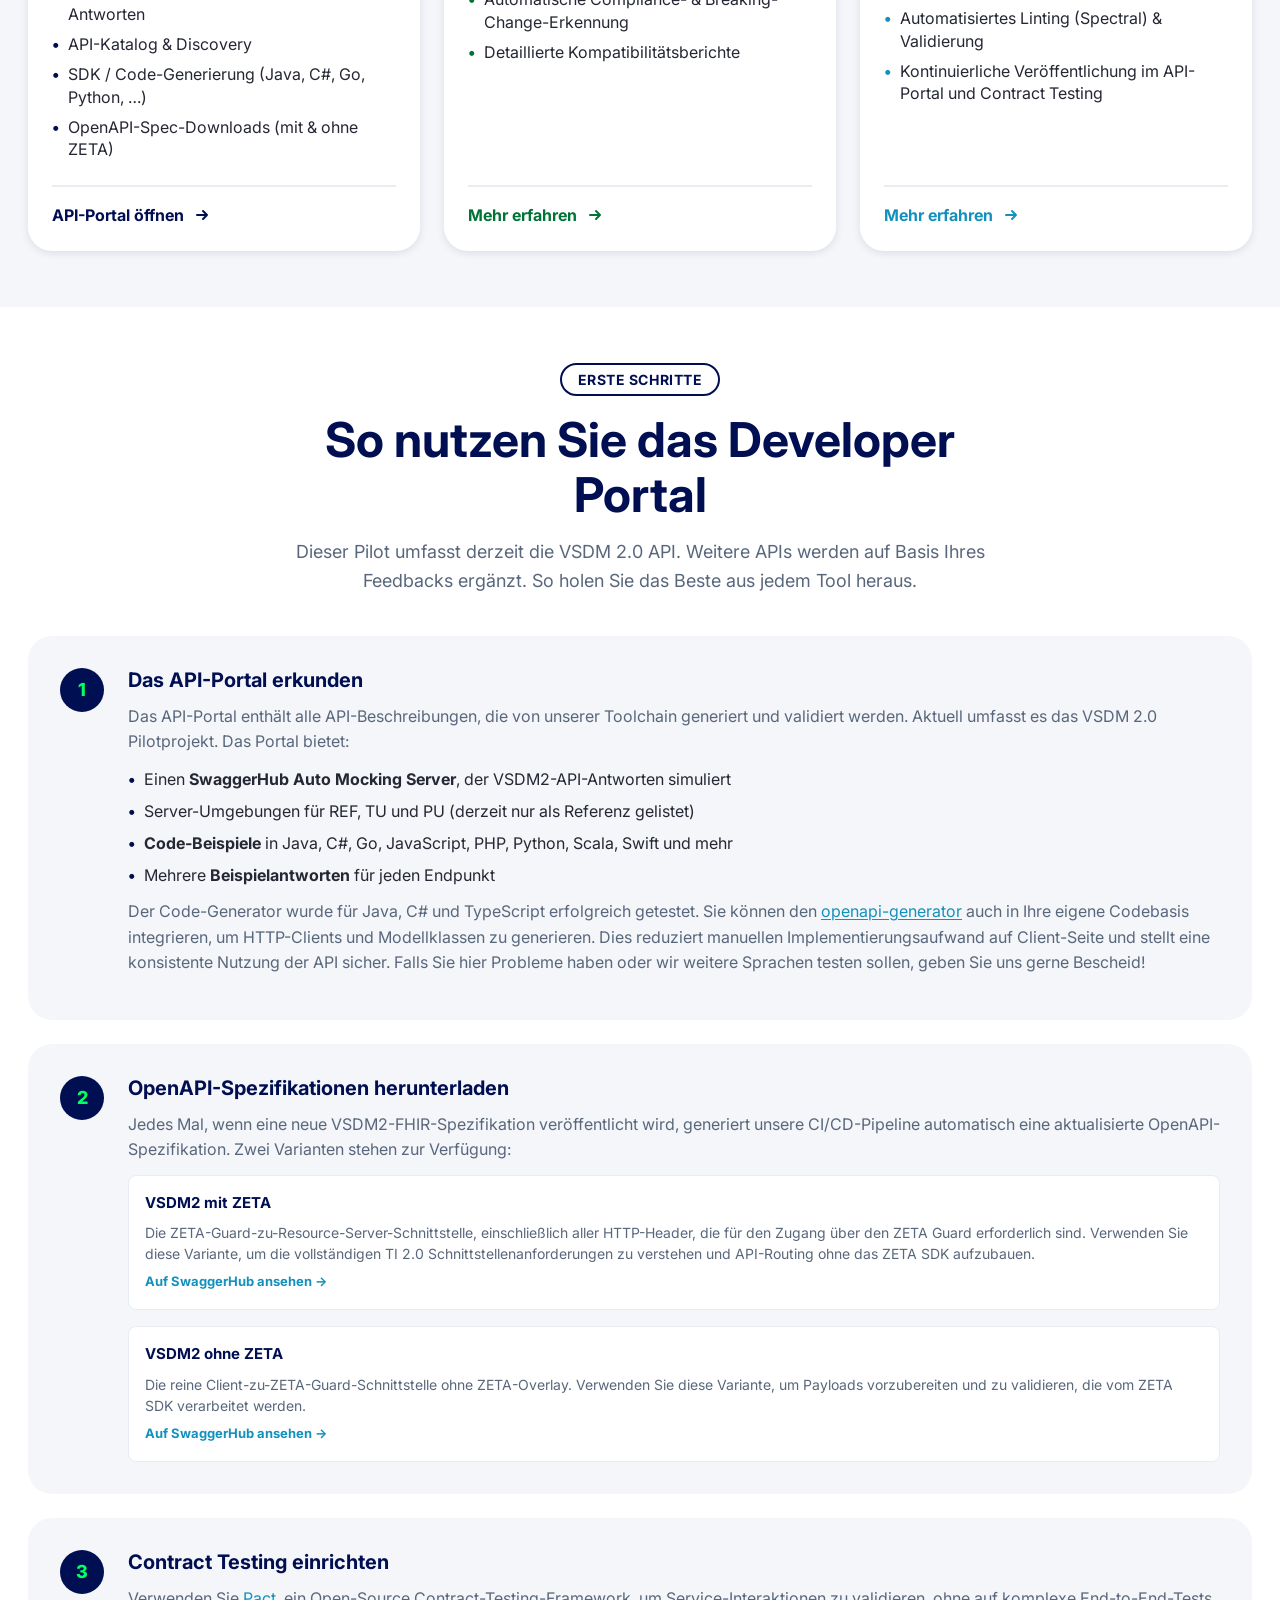
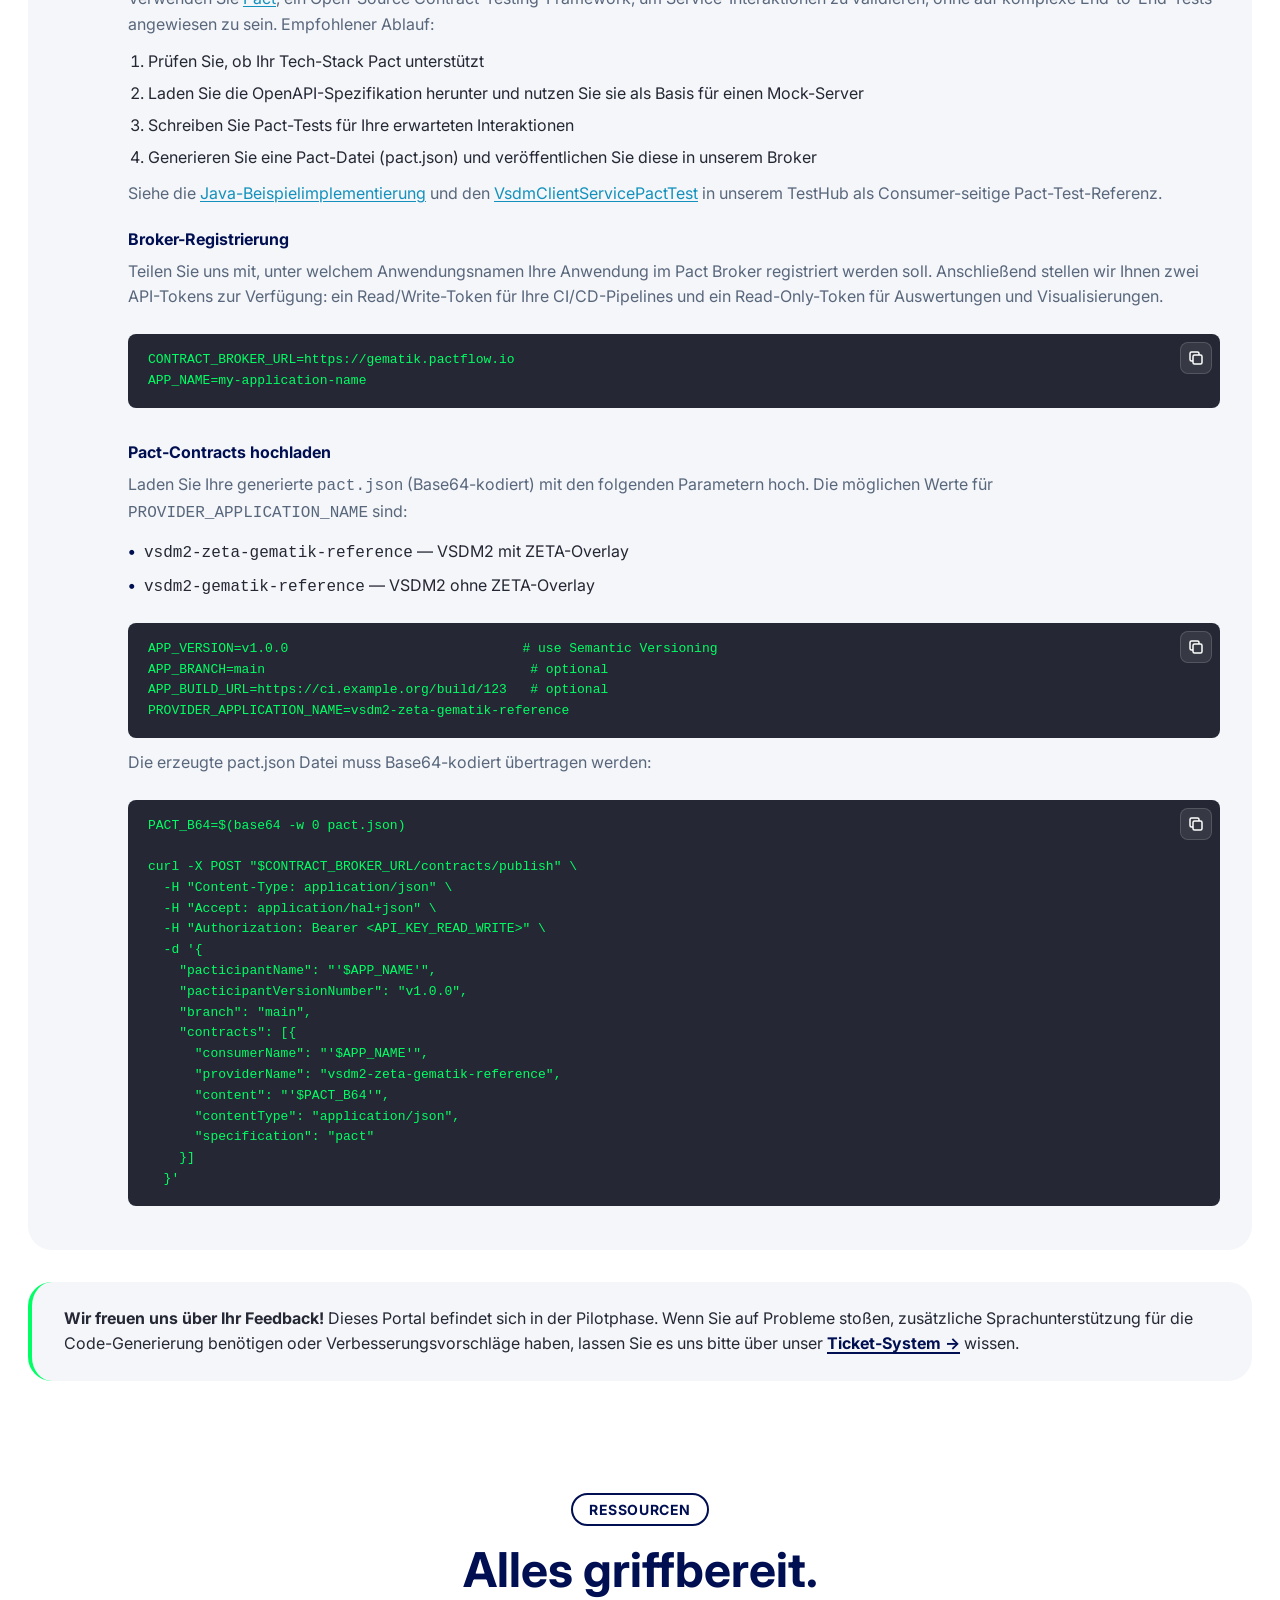
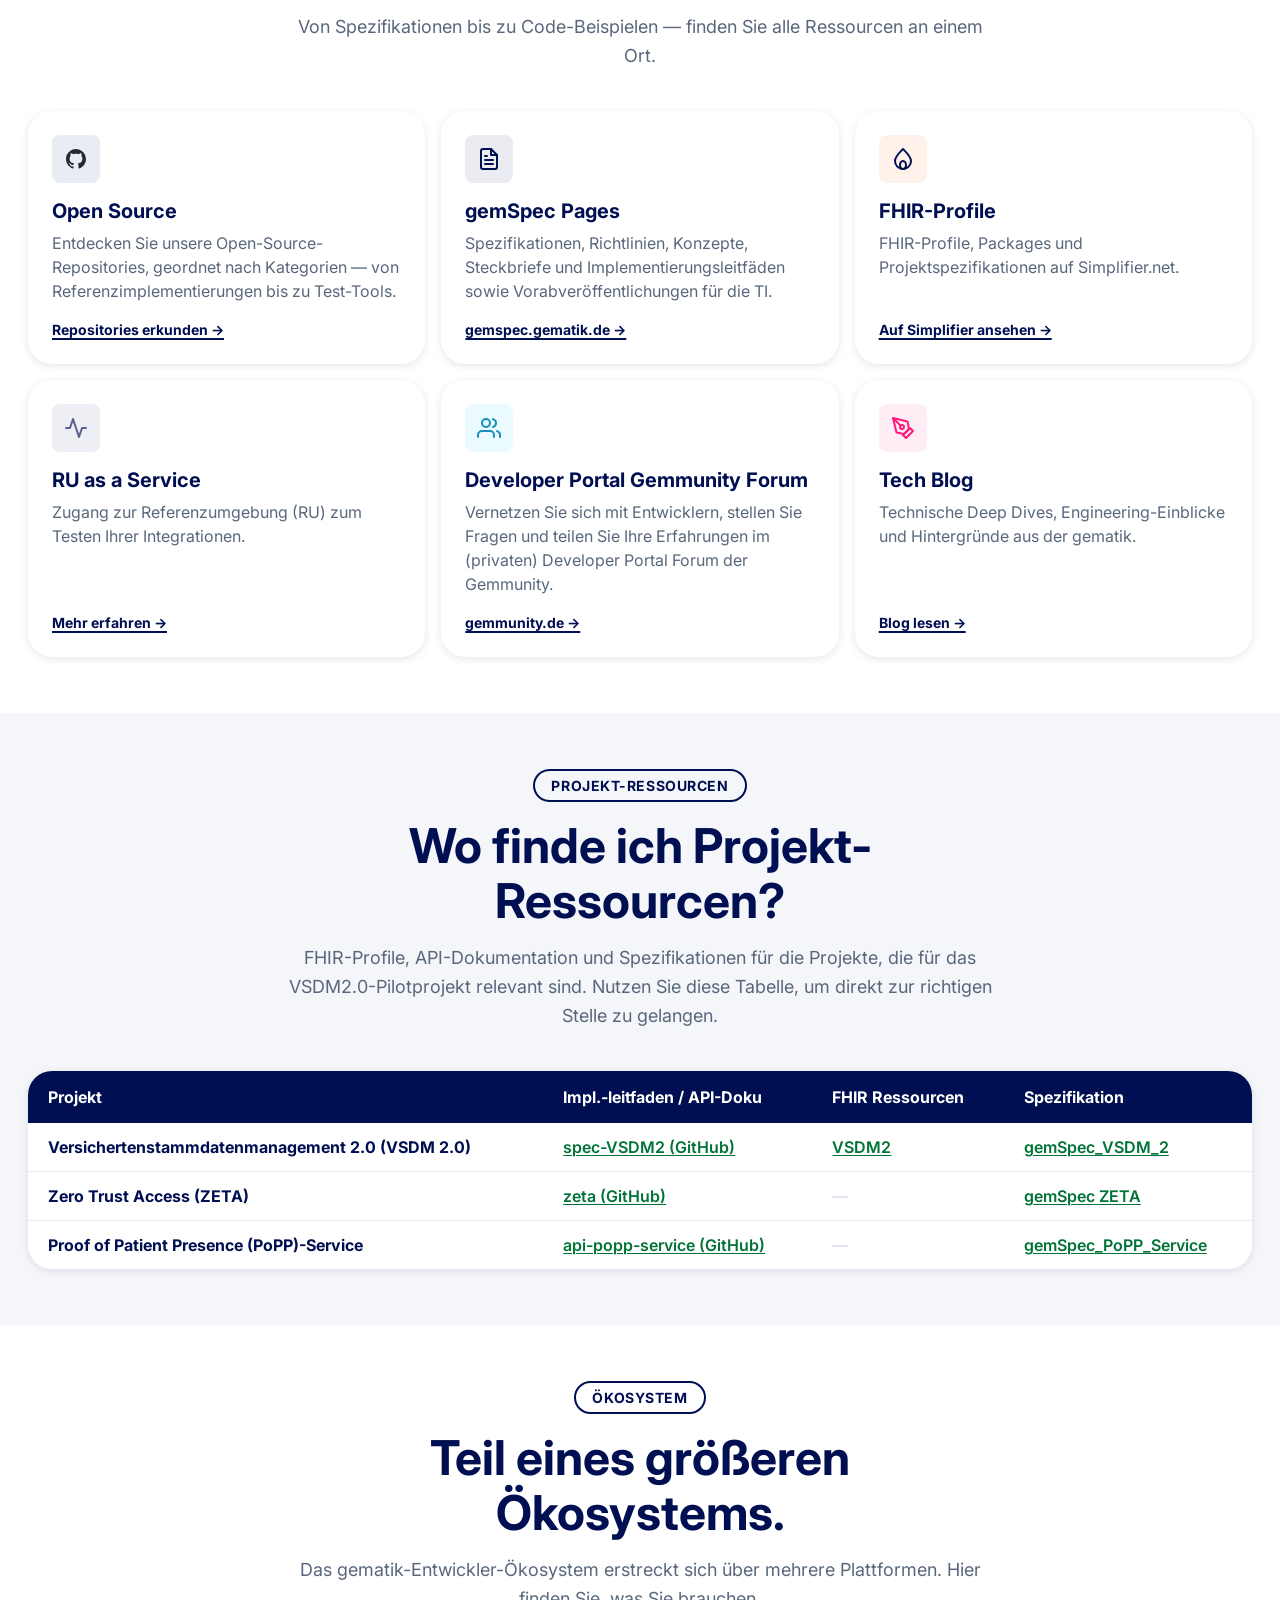
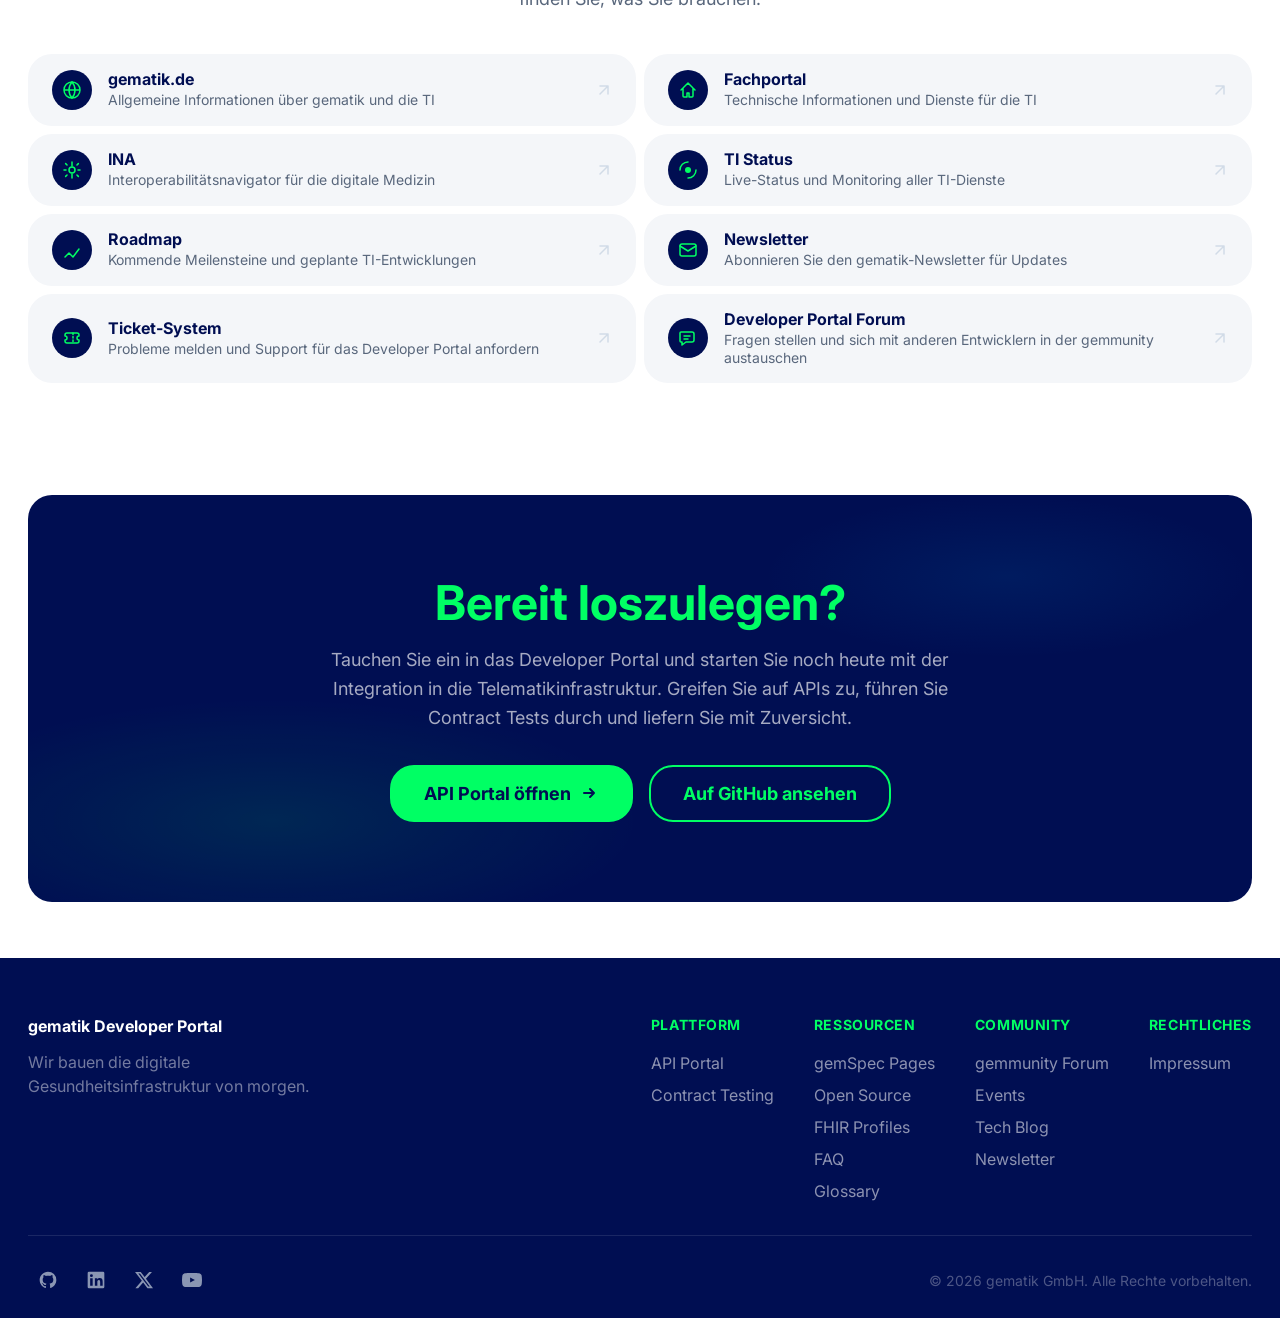
==== commit 452cd223: "1.0.3" ====
--- a/index.html
+++ b/index.html
@@ -432,7 +432,8 @@
                 <p data-i18n-html="gs.feedback">
                     <strong>We value your feedback!</strong> This portal is in its pilot phase. 
                     If you encounter issues, need additional language support for code generation, 
-                    or have suggestions for improvement, please let us know.
+                    or have suggestions for improvement, please let us know via our
+                    <a href="https://service.gematik.de/servicedesk/customer/portal/37/group/71" target="_blank" rel="noopener noreferrer">ticket system</a>.
                 </p>
             </div>
         </div>
@@ -612,7 +613,7 @@
                         <h4 class="ecosystem-link__title">gematik.de</h4>
                         <p class="ecosystem-link__description" data-i18n="eco.gematik.desc">General information about gematik and the TI</p>
                     </div>
-                    <img src="assets/svg/ecosystem-gematik-external-arrow.svg" alt="" class="ecosystem-link__arrow" width="16" height="16" loading="lazy">
+                    <img src="assets/svg/ecosystem-external-arrow.svg" alt="" class="ecosystem-link__arrow" width="16" height="16" loading="lazy">
                 </a>
 
                 <a href="https://fachportal.gematik.de/" class="ecosystem-link" target="_blank" rel="noopener">
@@ -623,7 +624,7 @@
                         <h4 class="ecosystem-link__title">Fachportal</h4>
                         <p class="ecosystem-link__description" data-i18n="eco.fachportal.desc">Technical information and services for the TI</p>
                     </div>
-                    <img src="assets/svg/ecosystem-fachportal-external-arrow.svg" alt="" class="ecosystem-link__arrow" width="16" height="16" loading="lazy">
+                    <img src="assets/svg/ecosystem-external-arrow.svg" alt="" class="ecosystem-link__arrow" width="16" height="16" loading="lazy">
                 </a>
 
                 <a href="https://www.ina.gematik.de/startseite" class="ecosystem-link" target="_blank" rel="noopener">
@@ -634,7 +635,7 @@
                         <h4 class="ecosystem-link__title">INA</h4>
                         <p class="ecosystem-link__description" data-i18n="eco.ina.desc">Interoperability navigator for digital medicine</p>
                     </div>
-                    <img src="assets/svg/ecosystem-ina-external-arrow.svg" alt="" class="ecosystem-link__arrow" width="16" height="16" loading="lazy">
+                    <img src="assets/svg/ecosystem-external-arrow.svg" alt="" class="ecosystem-link__arrow" width="16" height="16" loading="lazy">
                 </a>
 
                 <a href="https://fachportal.gematik.de/ti-status" class="ecosystem-link" target="_blank" rel="noopener">
@@ -645,7 +646,7 @@
                         <h4 class="ecosystem-link__title">TI Status</h4>
                         <p class="ecosystem-link__description" data-i18n="eco.status.desc">Live status and monitoring of all TI services</p>
                     </div>
-                    <img src="assets/svg/ecosystem-ti-status-external-arrow.svg" alt="" class="ecosystem-link__arrow" width="16" height="16" loading="lazy">
+                    <img src="assets/svg/ecosystem-external-arrow.svg" alt="" class="ecosystem-link__arrow" width="16" height="16" loading="lazy">
                 </a>
 
                 <a href="https://fachportal.gematik.de/telematikinfrastruktur/roadmap" class="ecosystem-link" target="_blank" rel="noopener">
@@ -656,7 +657,7 @@
                         <h4 class="ecosystem-link__title">Roadmap</h4>
                         <p class="ecosystem-link__description" data-i18n="eco.roadmap.desc">Upcoming milestones and planned TI developments</p>
                     </div>
-                    <img src="assets/svg/ecosystem-roadmap-external-arrow.svg" alt="" class="ecosystem-link__arrow" width="16" height="16" loading="lazy">
+                    <img src="assets/svg/ecosystem-external-arrow.svg" alt="" class="ecosystem-link__arrow" width="16" height="16" loading="lazy">
                 </a>
 
                 <a href="https://fachportal.gematik.de/newsletter" class="ecosystem-link" target="_blank" rel="noopener">
@@ -667,7 +668,29 @@
                         <h4 class="ecosystem-link__title">Newsletter</h4>
                         <p class="ecosystem-link__description" data-i18n="eco.newsletter.desc">Subscribe to the gematik newsletter for updates</p>
                     </div>
-                    <img src="assets/svg/ecosystem-newsletter-external-arrow.svg" alt="" class="ecosystem-link__arrow" width="16" height="16" loading="lazy">
+                    <img src="assets/svg/ecosystem-external-arrow.svg" alt="" class="ecosystem-link__arrow" width="16" height="16" loading="lazy">
+                </a>
+
+                <a href="https://service.gematik.de/servicedesk/customer/portal/37/group/71" class="ecosystem-link" target="_blank" rel="noopener">
+                    <div class="ecosystem-link__icon">
+                        <img src="assets/svg/ecosystem-ticket-icon.svg" alt="" width="20" height="20" loading="lazy">
+                    </div>
+                    <div>
+                        <h4 class="ecosystem-link__title" data-i18n="eco.ticket.title">Ticket System</h4>
+                        <p class="ecosystem-link__description" data-i18n="eco.ticket.desc">Report issues and request support for the developer portal</p>
+                    </div>
+                    <img src="assets/svg/ecosystem-external-arrow.svg" alt="" class="ecosystem-link__arrow" width="16" height="16" loading="lazy">
+                </a>
+
+                <a href="https://www.gemmunity.de/community?id=community_forum&amp;sys_id=bef7afa639d84b509036c6d9caff1f3f" class="ecosystem-link" target="_blank" rel="noopener">
+                    <div class="ecosystem-link__icon">
+                        <img src="assets/svg/ecosystem-forum-icon.svg" alt="" width="20" height="20" loading="lazy">
+                    </div>
+                    <div>
+                        <h4 class="ecosystem-link__title" data-i18n="eco.forum.title">Developer Portal Forum</h4>
+                        <p class="ecosystem-link__description" data-i18n="eco.forum.desc">Ask questions and exchange ideas with other developers in the gemmunity</p>
+                    </div>
+                    <img src="assets/svg/ecosystem-external-arrow.svg" alt="" class="ecosystem-link__arrow" width="16" height="16" loading="lazy">
                 </a>
             </div>
         </div>
--- a/css/style.css
+++ b/css/style.css
@@ -391,6 +391,17 @@
     border-radius: var(--border-radius-l); border-left: 4px solid var(--green);
 }
 .getting-started__feedback p { font-size: var(--base-font-size-small); line-height: 1.6; color: var(--almost-black); }
+.getting-started__feedback a {
+    color: var(--dark-blue); text-decoration: underline; font-weight: 700;
+    text-underline-offset: 3px; text-decoration-thickness: 2px;
+    transition: text-decoration-color var(--hover-transition);
+}
+.getting-started__feedback a::after {
+    content: ' \2192';
+    transition: margin-left var(--hover-transition);
+}
+.getting-started__feedback a:hover { text-decoration-color: var(--green); }
+.getting-started__feedback a:hover::after { margin-left: 4px; }
 
 @media (max-width: 640px) {
     .getting-started__card { grid-template-columns: 1fr; }
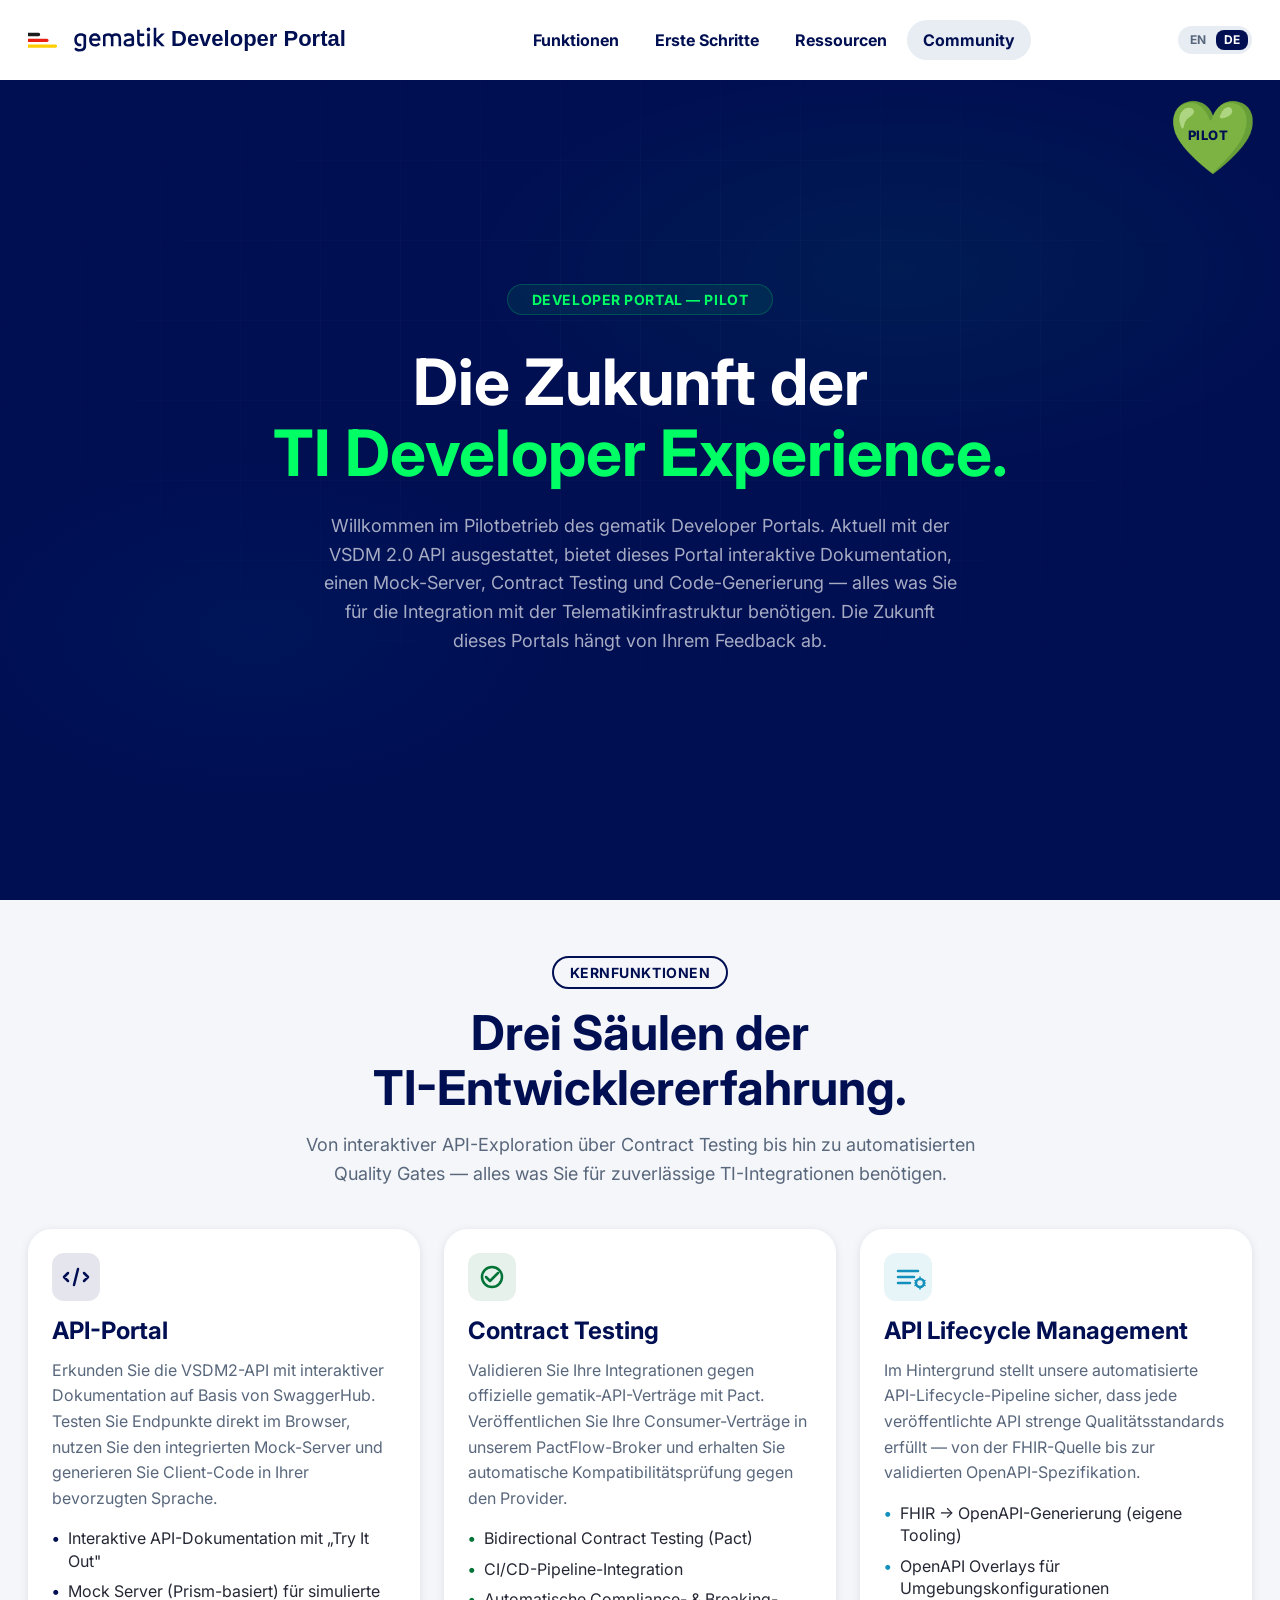
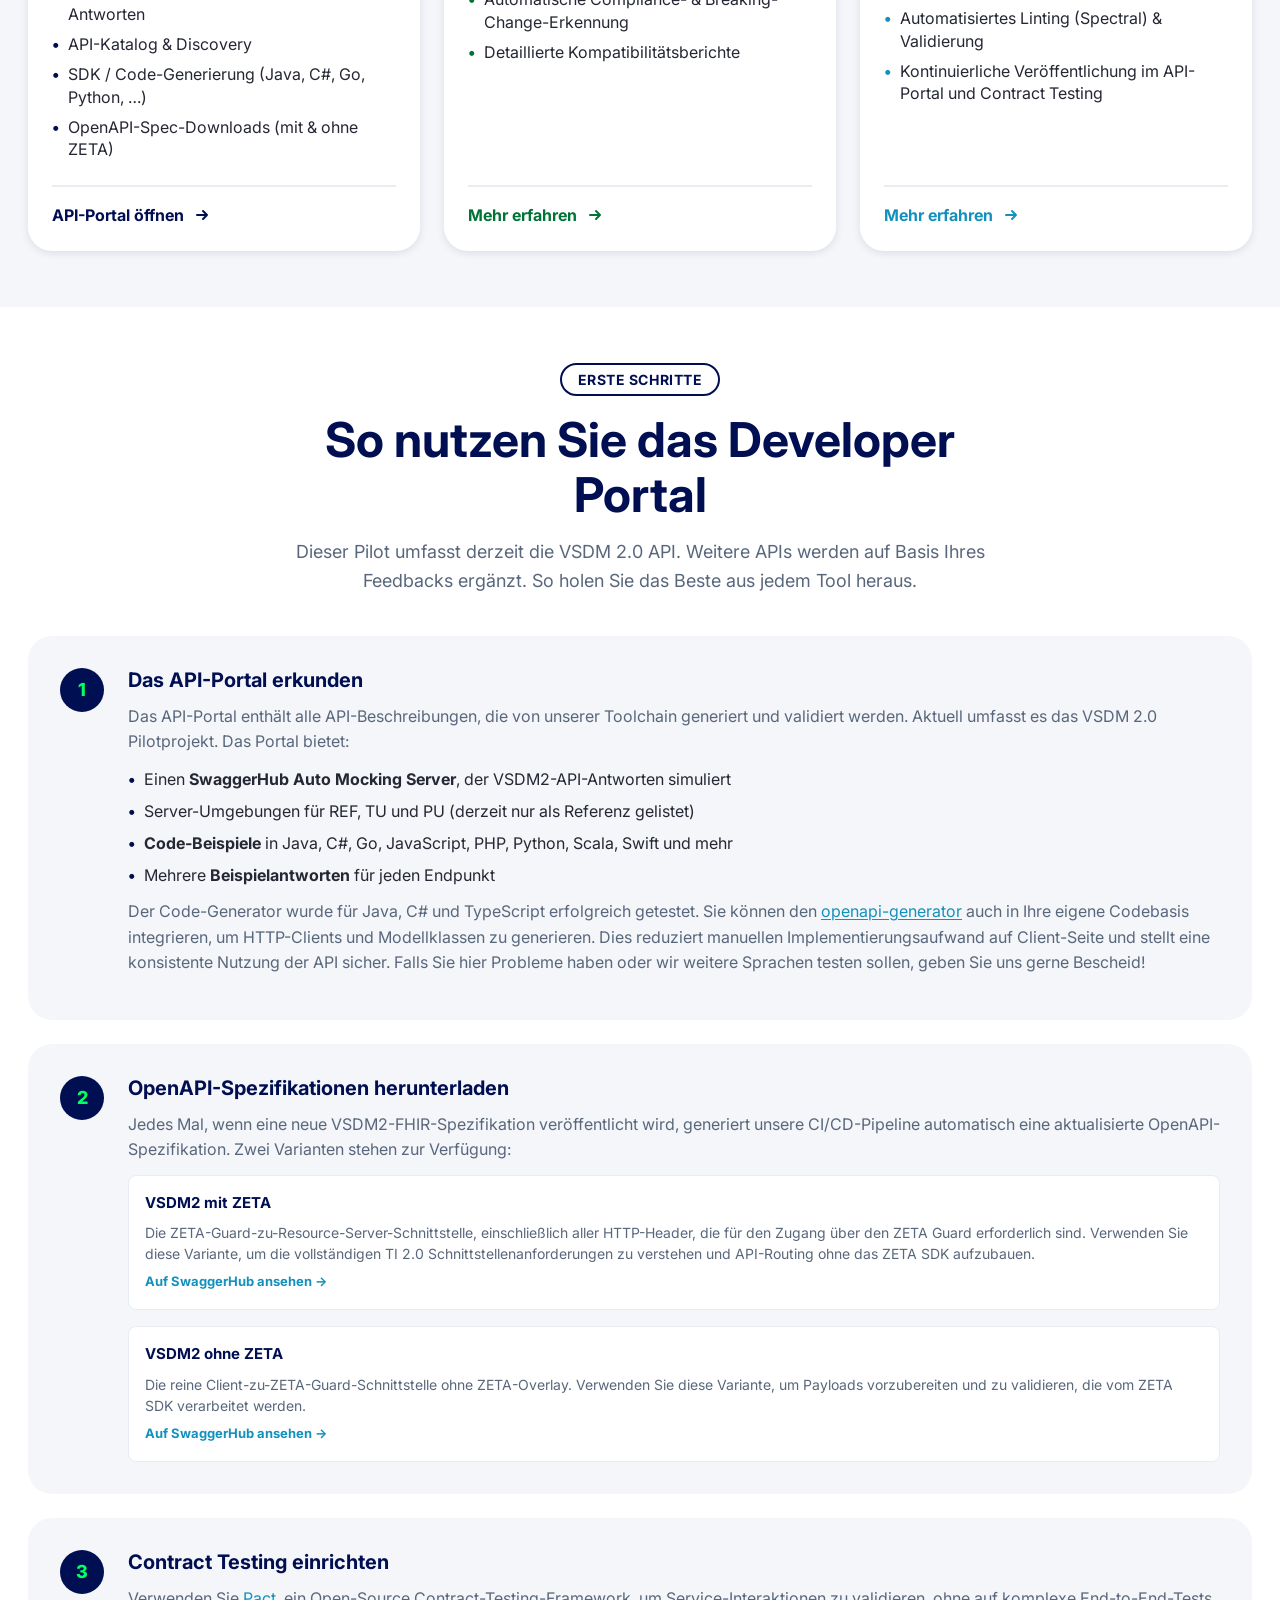
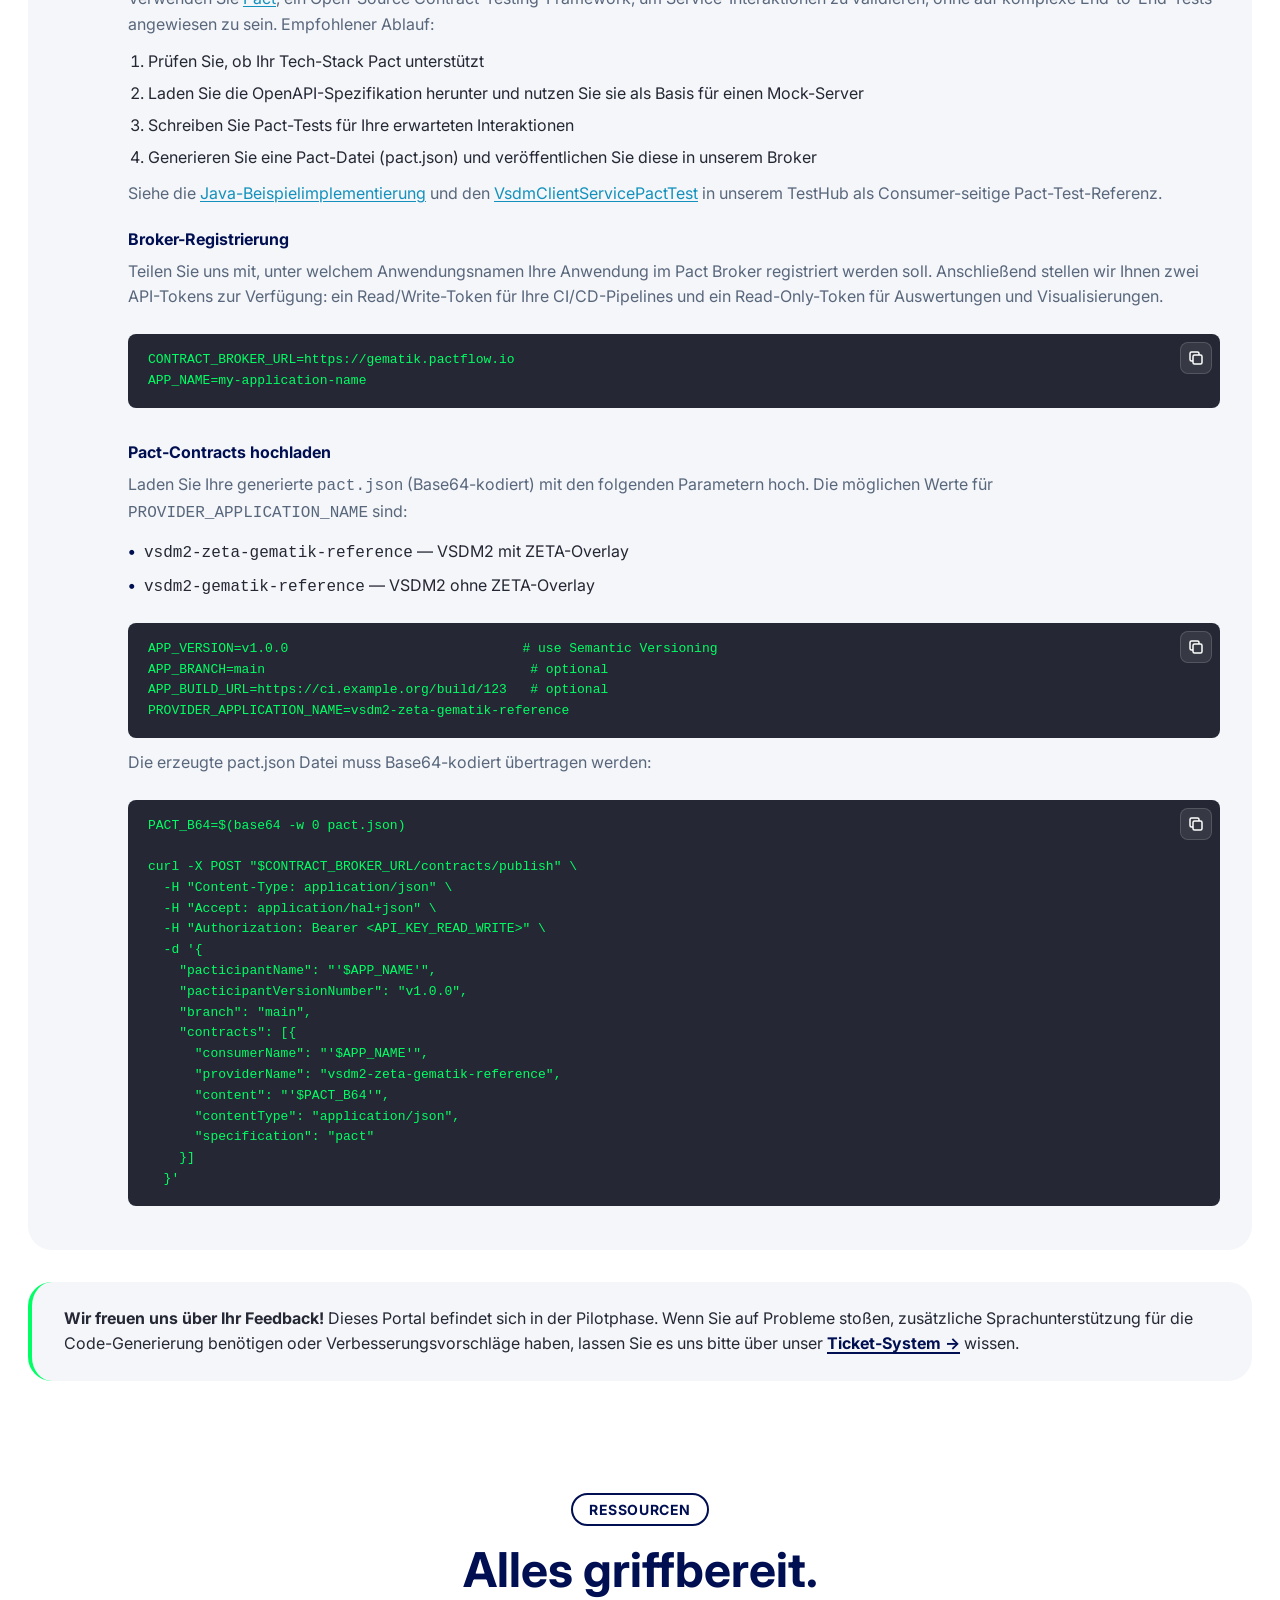
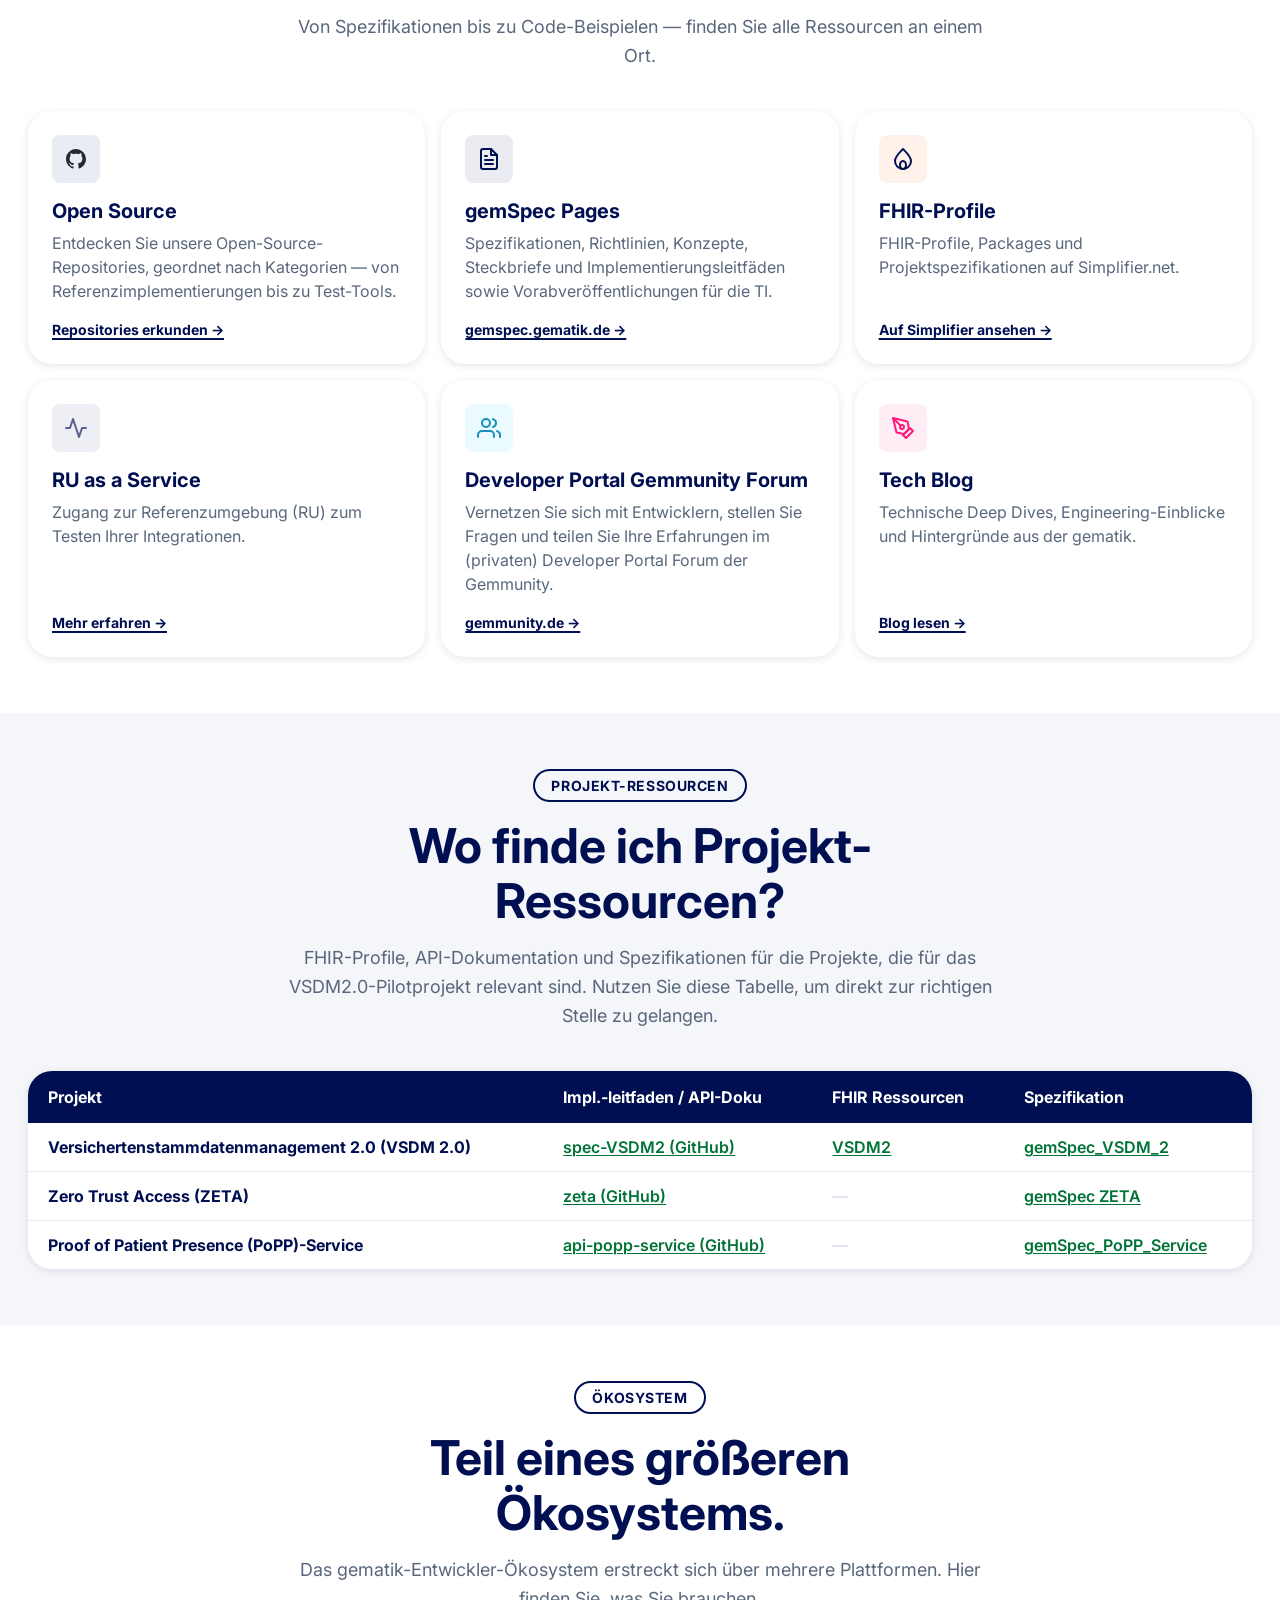
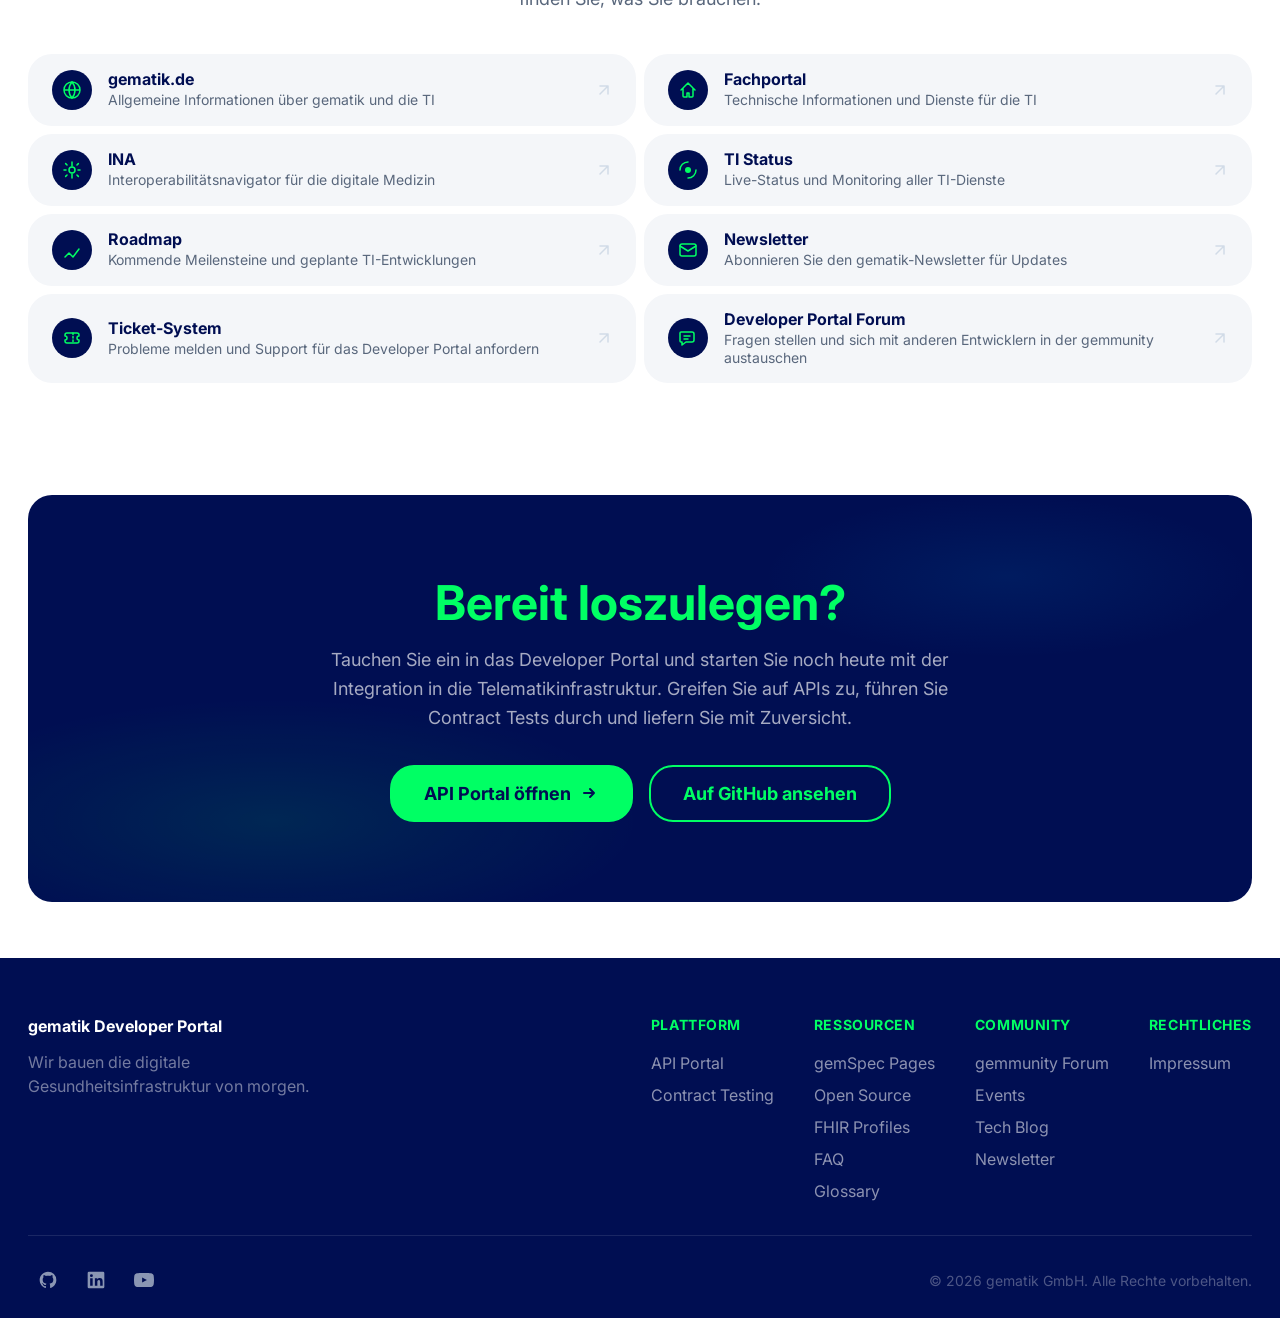
==== commit f095f7dc: "Version 1.0.5" ====
--- a/index.html
+++ b/index.html
@@ -333,13 +333,13 @@
                             <p data-i18n="gs.card2.v1.text">The ZETA-Guard to Resource Server interface, including all HTTP headers required for 
                             access via the ZETA Guard. Use this for understanding the full TI 2.0 interface requirements 
                             and building API routing without the ZETA SDK.</p>
-                            <a href="https://portal.developer.gematik.solutions/vsdm20/docs/vsdm-2-0-client-to-zeta-guard-interface-v-1-0-0-rc6-202602261656" class="getting-started__link" target="_blank" rel="noopener" data-i18n="gs.card2.v1.link">View on API Portal →</a>
+                            <a href="https://portal.developer.gematik.solutions/vsdm20/docs/vsdm-2-0-zeta-guard-to-resource-server-interface-v-1-0-0-202604221128" class="getting-started__link" target="_blank" rel="noopener" data-i18n="gs.card2.v1.link">View on API Portal →</a>
                         </div>
                         <div class="getting-started__variant">
                             <h4 data-i18n="gs.card2.v2.title">VSDM2 without ZETA</h4>
                             <p data-i18n="gs.card2.v2.text">The pure Client to ZETA-Guard interface without the ZETA overlay. 
                             Use this for preparing and validating payloads to be processed by the ZETA SDK.</p>
-                            <a href="https://portal.developer.gematik.solutions/vsdm20/docs/vsdm-2-0-zeta-guard-to-resource-server-interface-v-1-0-0-rc6-202602261656" class="getting-started__link" target="_blank" rel="noopener" data-i18n="gs.card2.v2.link">View on API Portal →</a>
+                            <a href="https://portal.developer.gematik.solutions/vsdm20/docs/vsdm-2-0-client-to-zeta-guard-interface-v-1-0-0-202604221128" class="getting-started__link" target="_blank" rel="noopener" data-i18n="gs.card2.v2.link">View on API Portal →</a>
                         </div>
                     </div>
                     </div>
@@ -537,7 +537,6 @@
                             <td><strong>ePA</strong></td>
                             <td><a href="https://gemspec.gematik.de/fhir/ig/" target="_blank" rel="noopener">gemSpec IG overview</a></td>
                             <td>
-                                <a href="https://simplifier.net/epa-basic" target="_blank" rel="noopener">ePA Basic</a>,
                                 <a href="https://simplifier.net/epa-medication" target="_blank" rel="noopener">ePA Medication</a>,
                                 <a href="https://simplifier.net/epa-mhd" target="_blank" rel="noopener">ePA MHD</a>
                             </td>
@@ -551,7 +550,6 @@
                         </tr>
                         <tr>
                             <td><strong>ISiK</strong></td>
-                            <td><a href="https://simplifier.net/guide/isik-basis-stufe-5" target="_blank" rel="noopener">Simplifier Guides</a></td>
                             <td><a href="https://simplifier.net/isik-stufe-5" target="_blank" rel="noopener">ISiK Stufe 5</a></td>
                             <td><span class="project-guide__none">—</span></td>
                         </tr>
@@ -772,9 +770,6 @@
                     <a href="https://www.linkedin.com/company/gematik/" target="_blank" rel="noopener" aria-label="LinkedIn">
                         <img src="assets/svg/footer-social-linkedin-icon.svg" alt="" width="20" height="20" loading="lazy">
                     </a>
-                    <a href="https://x.com/gematik1" target="_blank" rel="noopener" aria-label="X (Twitter)">
-                        <img src="assets/svg/footer-social-x-icon.svg" alt="" width="20" height="20" loading="lazy">
-                    </a>
                     <a href="https://www.youtube.com/channel/UCkKjrzwhrb8JcZxm8LPc_pg" target="_blank" rel="noopener" aria-label="YouTube">
                         <img src="assets/svg/footer-social-youtube-icon.svg" alt="" width="20" height="20" loading="lazy">
                     </a>
@@ -786,5 +781,13 @@
 
     <script src="js/i18n.js"></script>
     <script src="js/main.js"></script>
+    <!-- Google tag (gtag.js) -->
+    <script async src="https://www.googletagmanager.com/gtag/js?id=G-2ZJHX6TR23"></script>
+    <script>
+        window.dataLayer = window.dataLayer || [];
+        function gtag(){dataLayer.push(arguments);}
+        gtag('js', new Date());
+        gtag('config', 'G-2ZJHX6TR23');
+    </script>
 </body>
 </html>
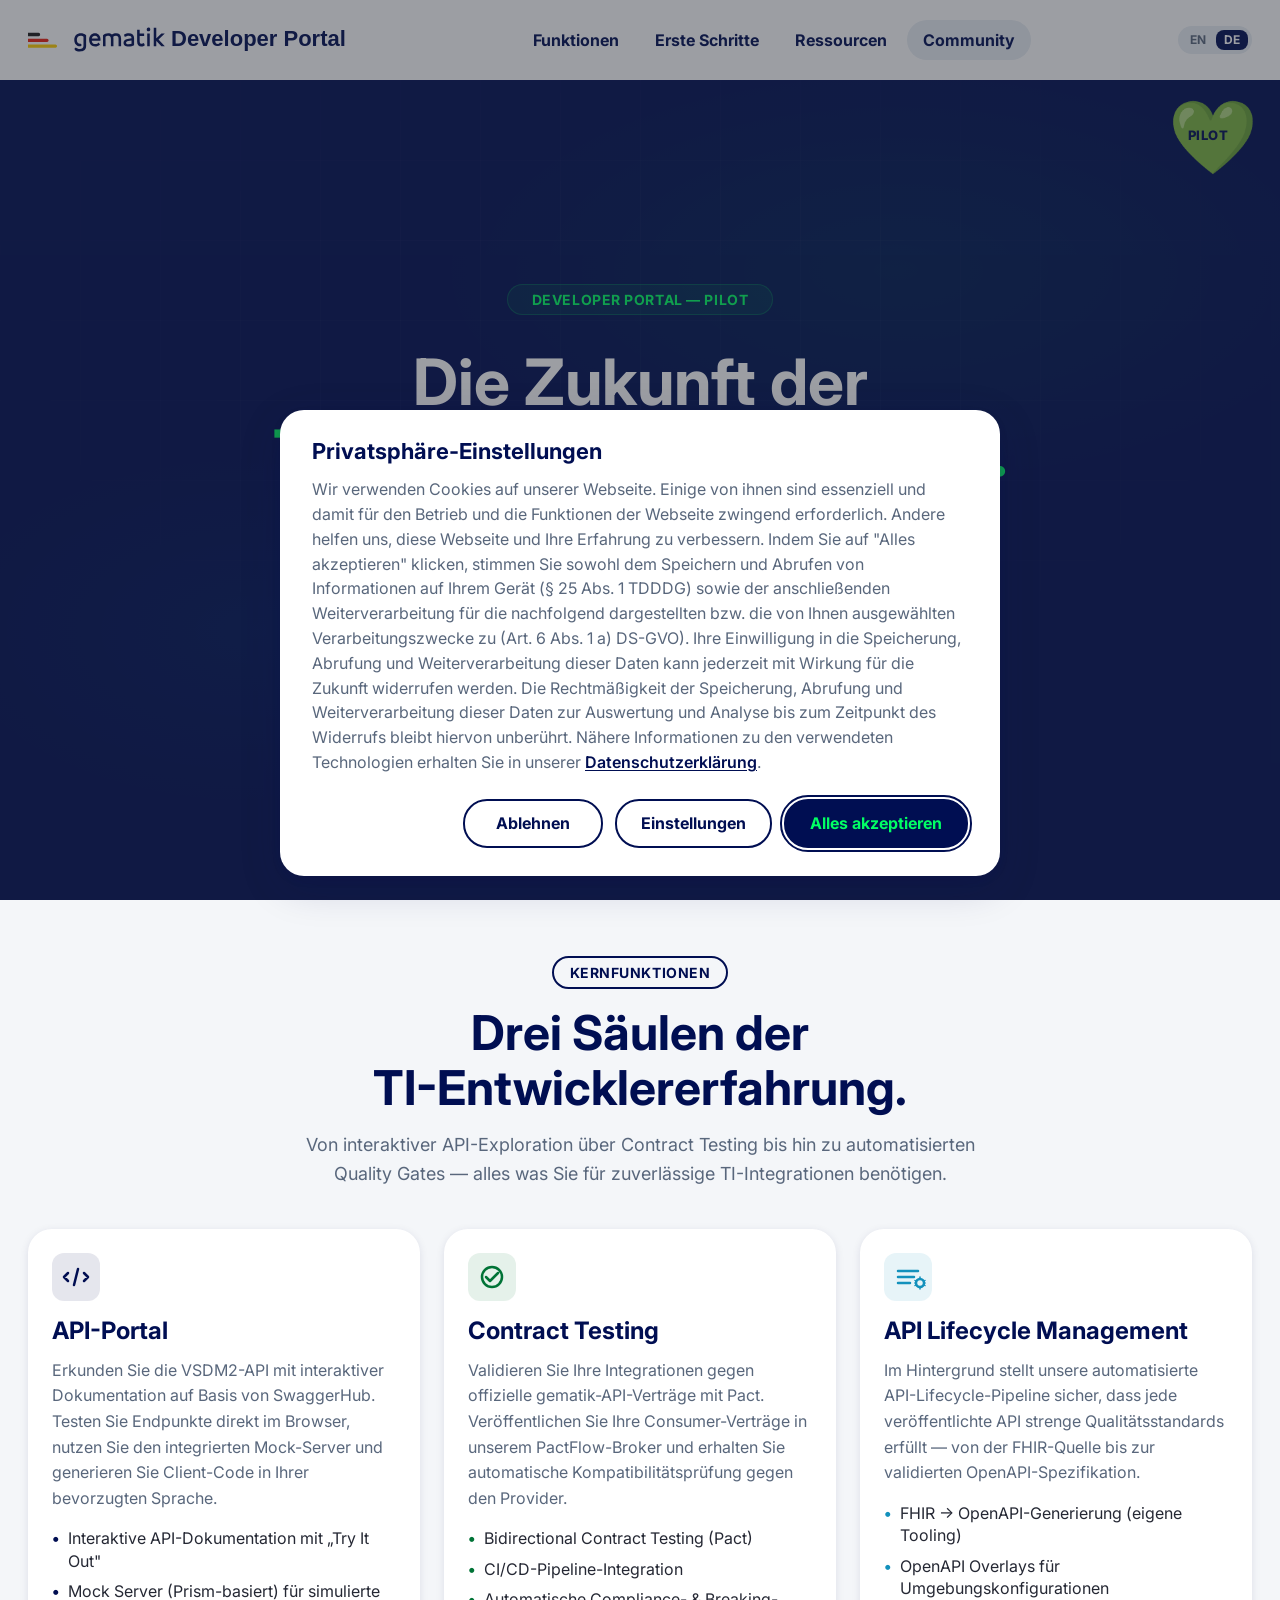
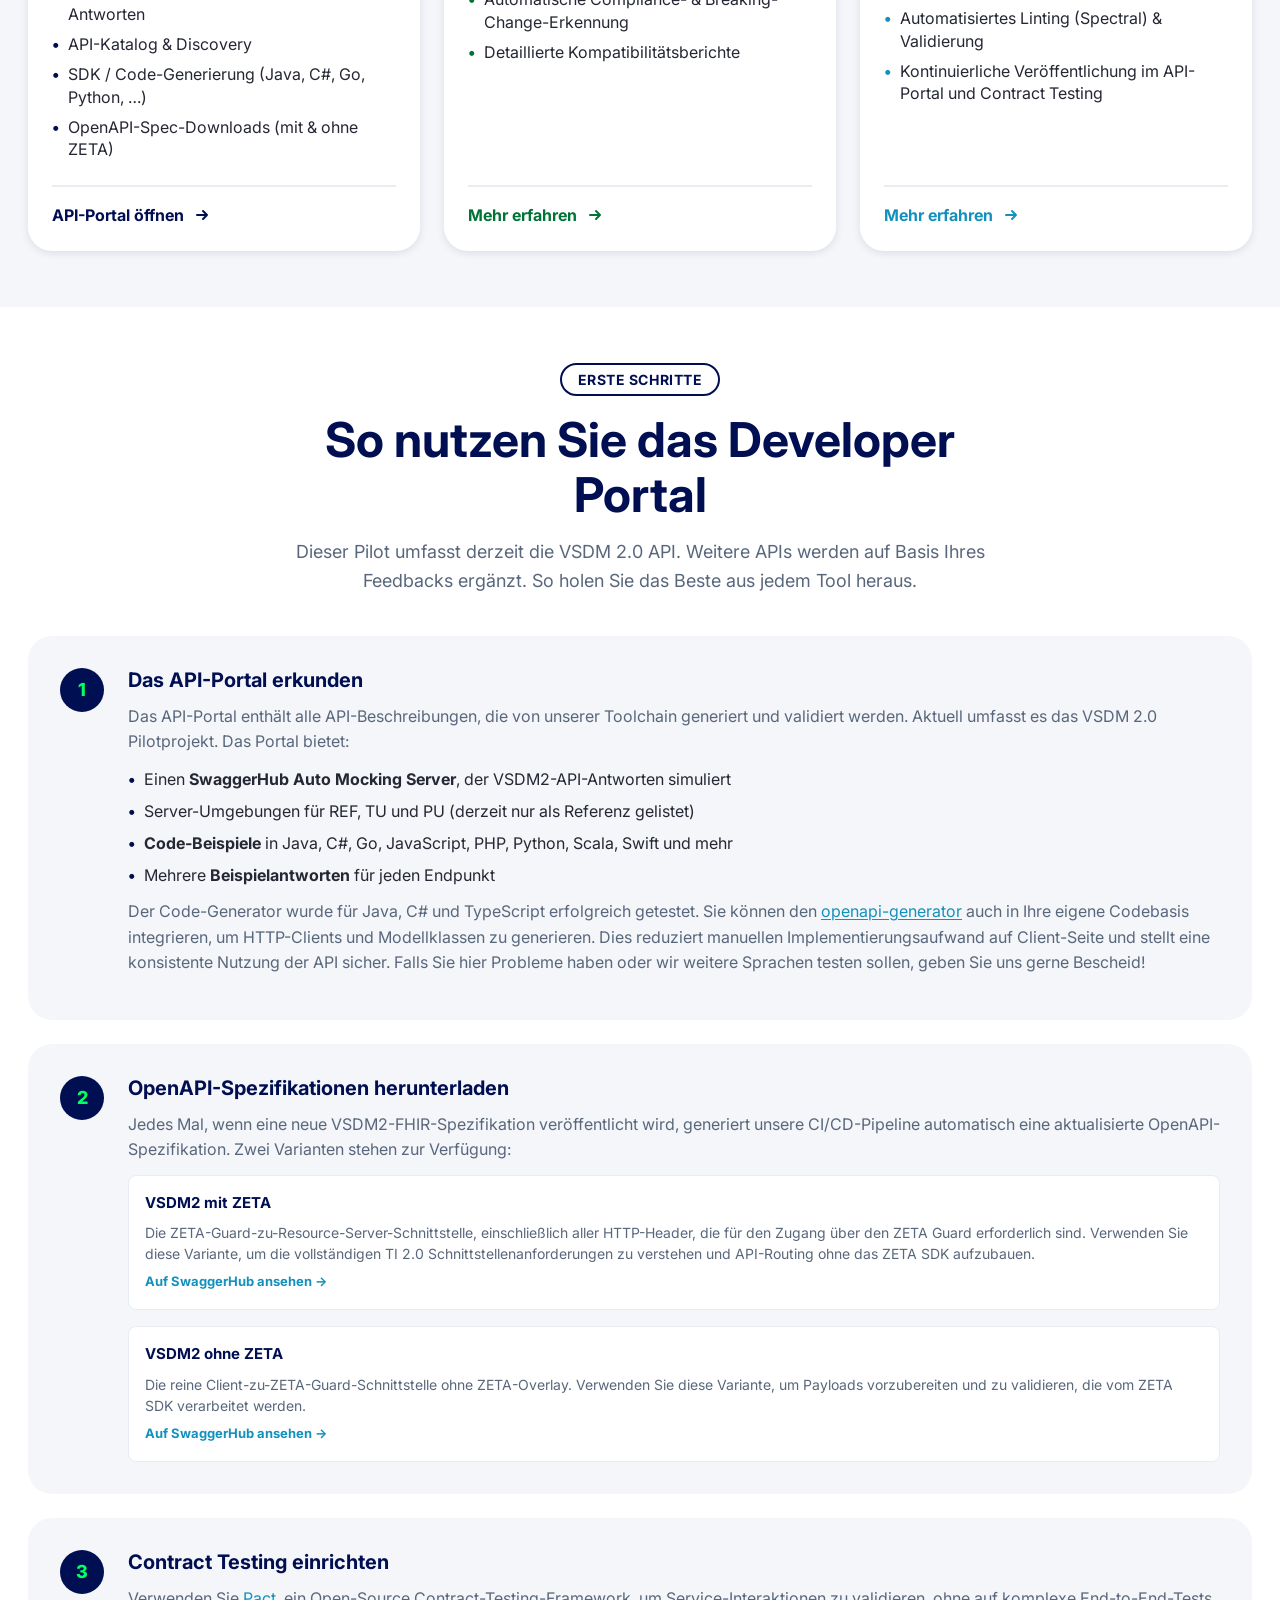
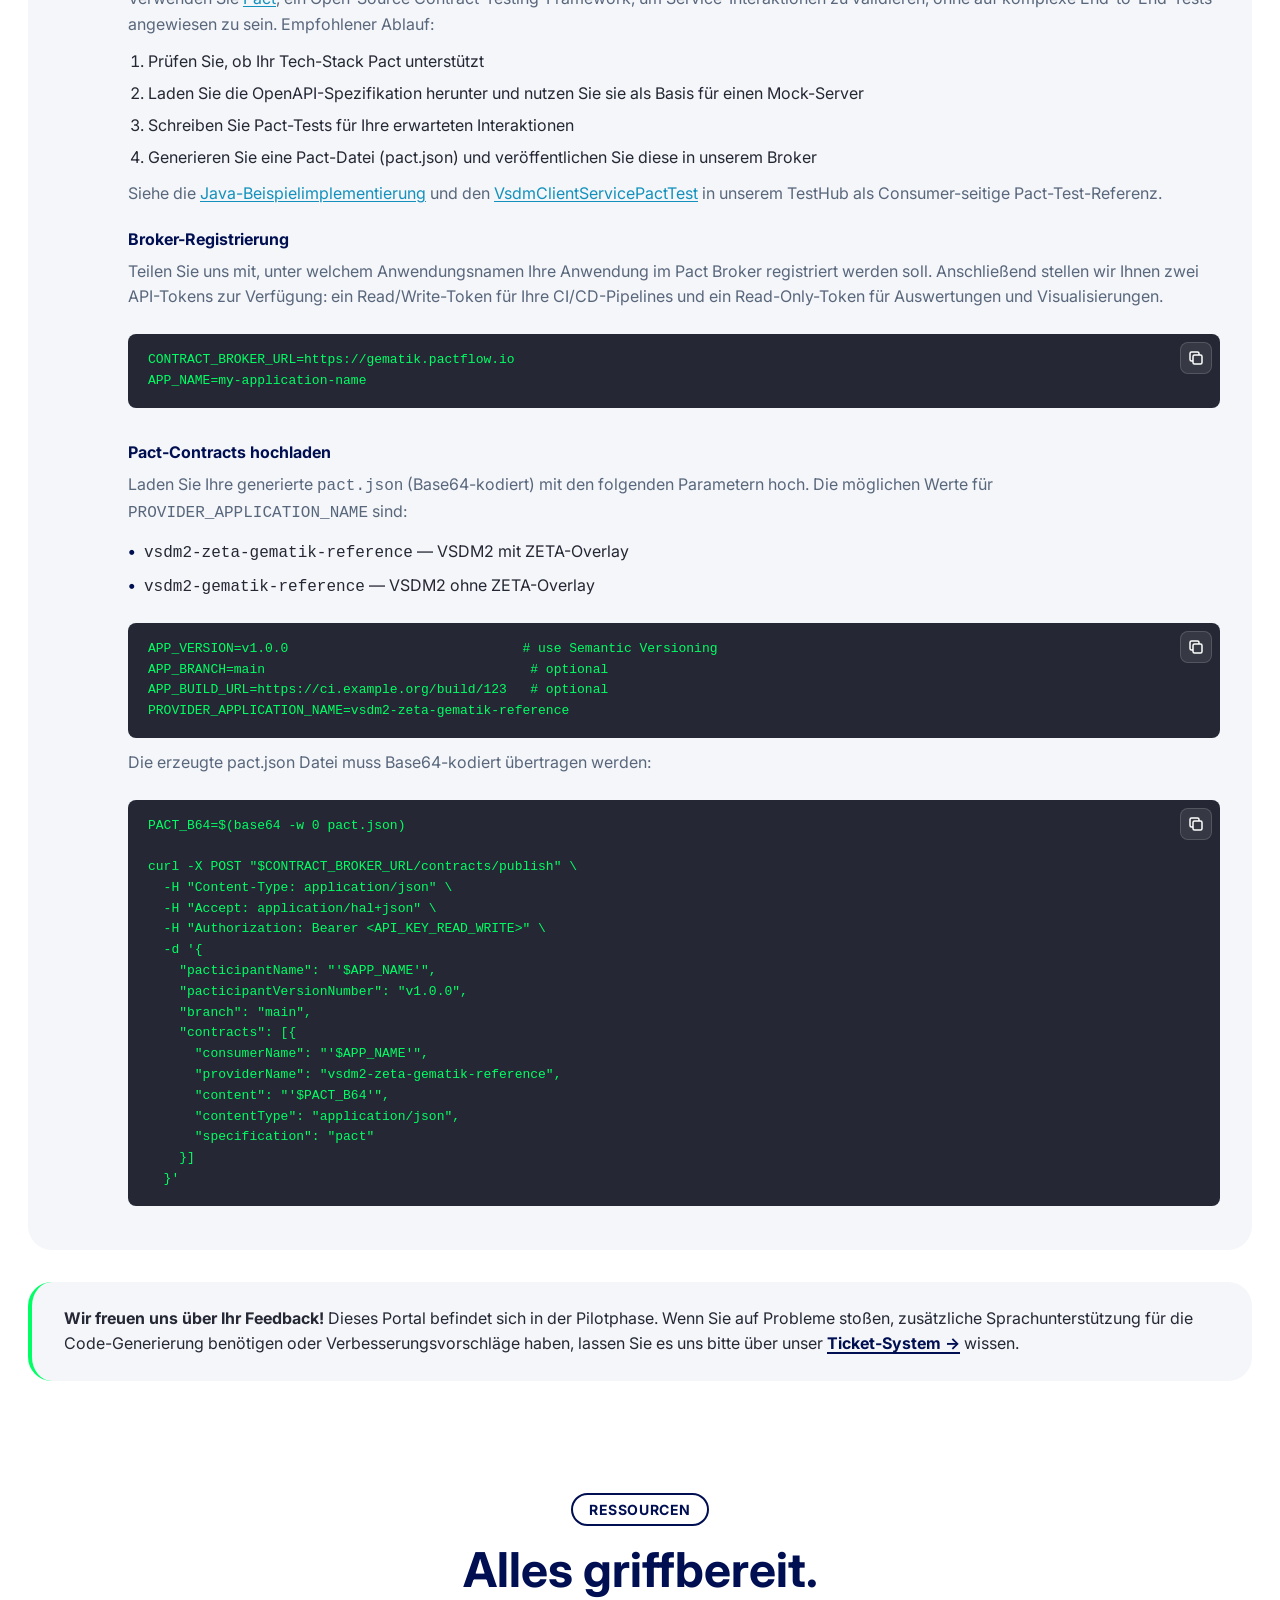
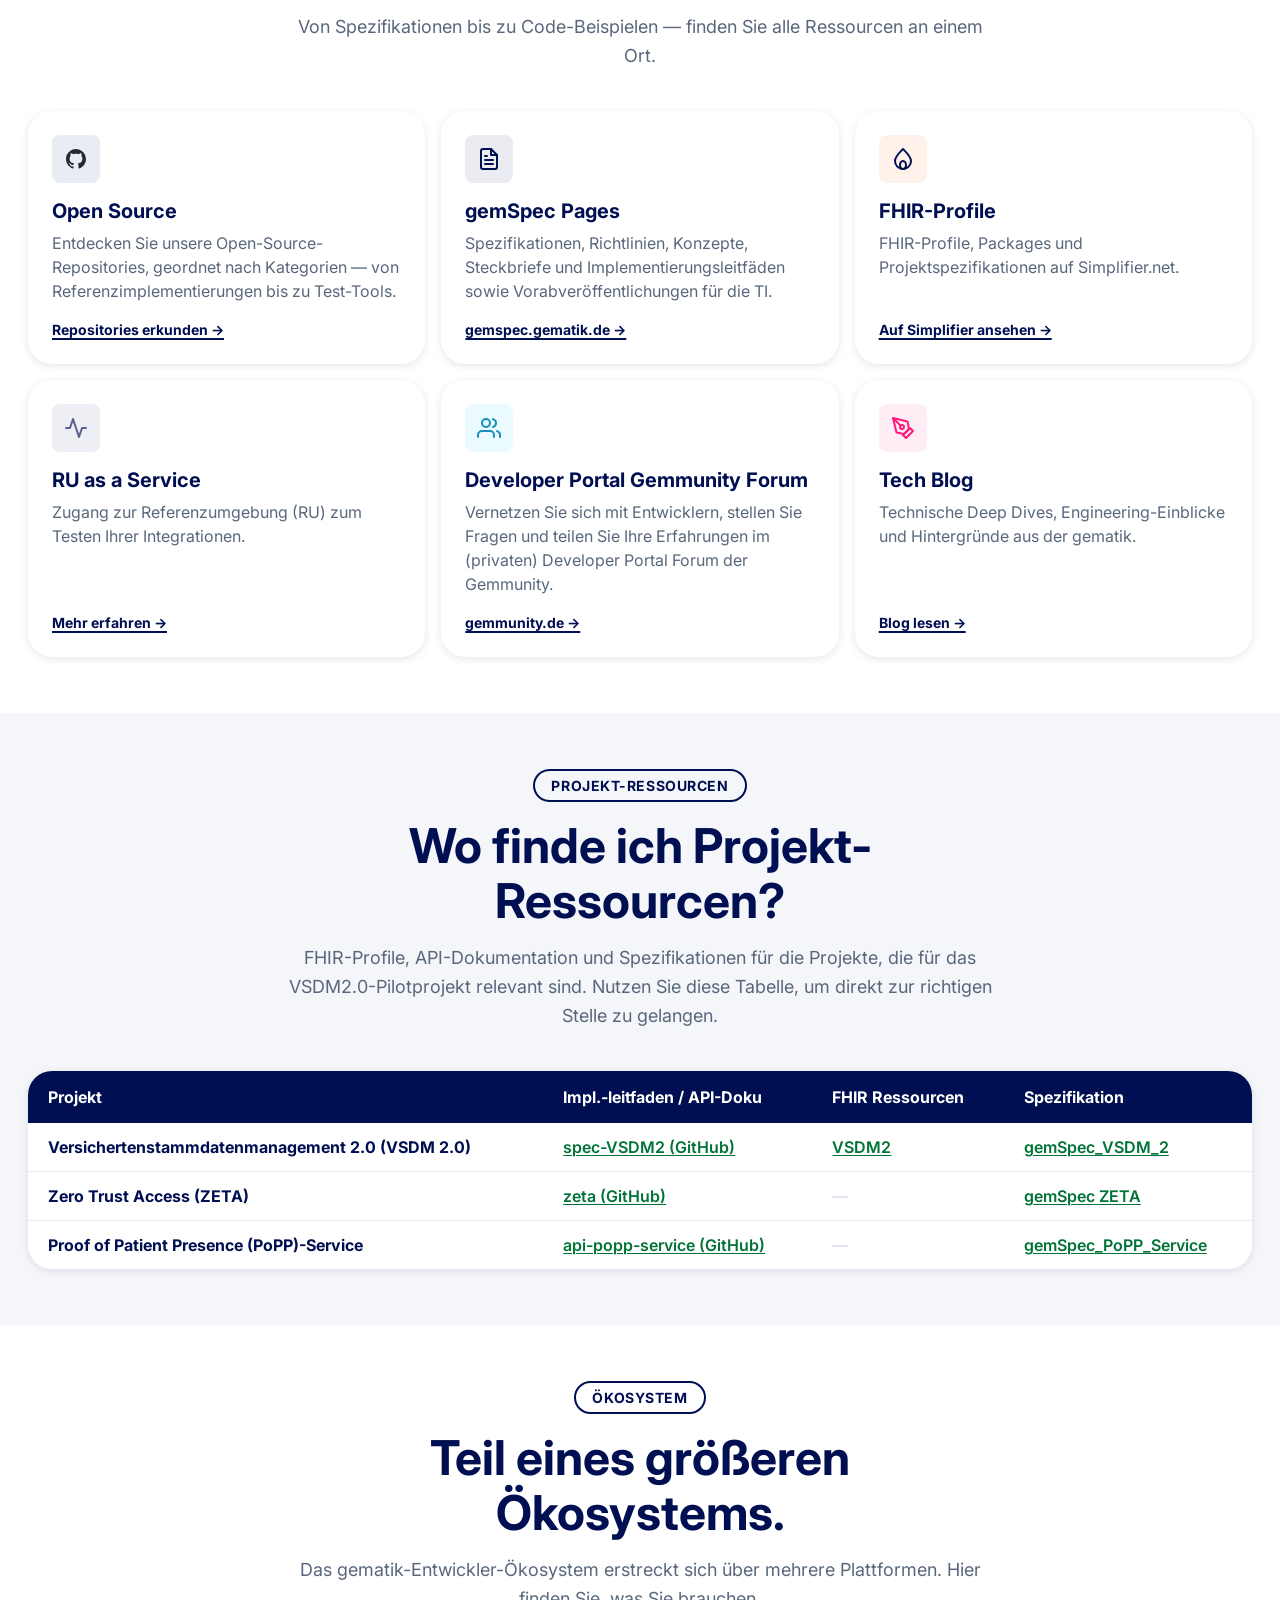
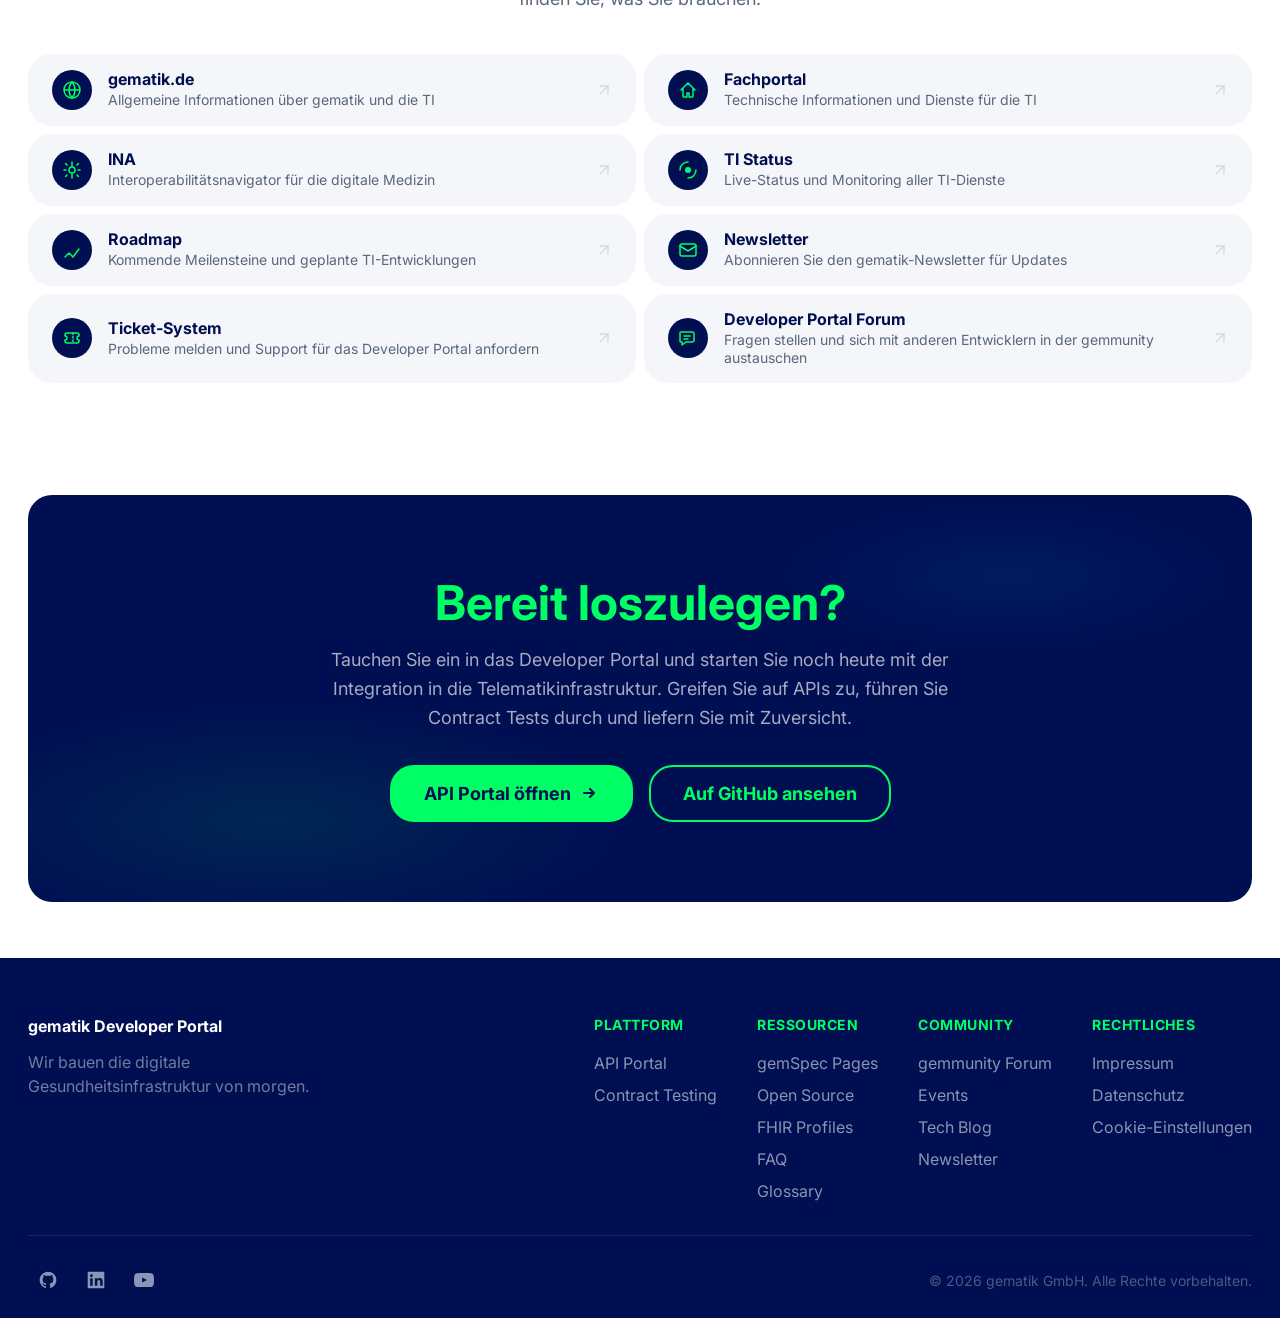
==== commit fa251a21: "Version R.1.0.8" ====
--- a/index.html
+++ b/index.html
@@ -31,6 +31,18 @@
     <link href="https://fonts.googleapis.com/css2?family=Inter:wght@300;400;500;600;700;800&display=swap" rel="stylesheet">
     <link rel="icon" type="image/png" sizes="32x32" href="assets/favicon-32x32.png">
     <link rel="shortcut icon" href="assets/favicon.ico">
+    <!-- Google Consent Mode v2 — deny analytics until the user accepts (same pattern as gematik.de) -->
+    <script>
+        window.dataLayer = window.dataLayer || [];
+        function gtag(){dataLayer.push(arguments);}
+        gtag('consent', 'default', {
+            ad_user_data: 'denied',
+            ad_personalization: 'denied',
+            ad_storage: 'denied',
+            analytics_storage: 'denied',
+            wait_for_update: 500
+        });
+    </script>
 </head>
 <body>
     <!-- Navigation -->
@@ -758,6 +770,8 @@
                     <div class="footer__column">
                         <h4 class="footer__column-title" data-i18n="footer.legal">Legal Information</h4>
                         <a href="https://www.gematik.de/impressum" target="_blank" rel="noopener">Impressum</a>
+                        <a href="https://www.gematik.de/datenschutz" target="_blank" rel="noopener" data-i18n="footer.privacy">Privacy Policy</a>
+                        <button type="button" class="footer__cookie-link" id="cookie-settings-open" data-i18n="footer.cookies">Cookie settings</button>
                     </div>
                 </div>
             </div>
@@ -779,15 +793,68 @@
         </div>
     </footer>
 
+    <!-- Cookie consent banner (gematik.de / Usercentrics-style first layer) -->
+    <div id="cookie-banner" class="cookie-banner" hidden>
+        <div class="cookie-banner__backdrop" data-cookie-action="close-settings" tabindex="-1" aria-hidden="true"></div>
+        <div class="cookie-banner__dialog" role="dialog" aria-modal="true" aria-labelledby="cookie-banner-title" aria-describedby="cookie-banner-desc">
+            <div class="cookie-banner__main" id="cookie-banner-main">
+                <h2 id="cookie-banner-title" class="cookie-banner__title" data-i18n="cookie.title">Privacy settings</h2>
+                <p id="cookie-banner-desc" class="cookie-banner__text" data-i18n-html="cookie.text">
+                    We use cookies on this website. Some are essential for the website to work. Others help us improve this website and your experience. By clicking &quot;Accept all&quot;, you consent to storing and accessing information on your device (§&nbsp;25&nbsp;(1)&nbsp;TDDDG) and to the subsequent processing for the purposes described (Art.&nbsp;6&nbsp;(1)(a)&nbsp;GDPR). You can withdraw your consent at any time with effect for the future. Further information is available in our <a href="https://www.gematik.de/datenschutz" target="_blank" rel="noopener">privacy policy</a>.
+                </p>
+                <div class="cookie-banner__actions">
+                    <button type="button" class="btn btn--outline cookie-banner__btn" data-cookie-action="deny" data-i18n="cookie.deny">Deny</button>
+                    <button type="button" class="btn btn--outline cookie-banner__btn" data-cookie-action="settings" data-i18n="cookie.settings">Settings</button>
+                    <button type="button" class="btn btn--primary cookie-banner__btn" data-cookie-action="accept" data-i18n="cookie.accept">Accept all</button>
+                </div>
+            </div>
+            <div class="cookie-banner__detail" id="cookie-banner-detail" hidden>
+                <h2 class="cookie-banner__title" data-i18n="cookie.settingsTitle">Cookie settings</h2>
+                <p class="cookie-banner__text" data-i18n="cookie.settingsIntro">Choose which cookies you allow. Essential cookies are always active.</p>
+                <ul class="cookie-banner__categories">
+                    <li class="cookie-banner__category">
+                        <div class="cookie-banner__category-info">
+                            <strong data-i18n="cookie.essential">Essential</strong>
+                            <span data-i18n="cookie.essentialDesc">Required for basic site functions such as language preference and storing your consent choice.</span>
+                        </div>
+                        <label class="cookie-banner__switch cookie-banner__switch--locked">
+                            <input type="checkbox" checked disabled aria-disabled="true">
+                            <span class="cookie-banner__switch-ui" aria-hidden="true"></span>
+                            <span class="sr-only" data-i18n="cookie.alwaysOn">Always on</span>
+                        </label>
+                    </li>
+                    <li class="cookie-banner__category">
+                        <div class="cookie-banner__category-info">
+                            <strong data-i18n="cookie.analytics">Statistics (Google Analytics)</strong>
+                            <span data-i18n="cookie.analyticsDesc">Helps us understand how the developer portal is used so we can improve it. Sets Google Analytics cookies after you consent.</span>
+                        </div>
+                        <label class="cookie-banner__switch">
+                            <input type="checkbox" id="cookie-analytics-toggle" name="analytics">
+                            <span class="cookie-banner__switch-ui" aria-hidden="true"></span>
+                            <span class="sr-only" data-i18n="cookie.analytics">Statistics (Google Analytics)</span>
+                        </label>
+                    </li>
+                </ul>
+                <div class="cookie-banner__actions">
+                    <button type="button" class="btn btn--outline cookie-banner__btn" data-cookie-action="deny" data-i18n="cookie.deny">Deny</button>
+                    <button type="button" class="btn btn--primary cookie-banner__btn" data-cookie-action="save" data-i18n="cookie.save">Save settings</button>
+                </div>
+            </div>
+        </div>
+    </div>
+
+    <button type="button" id="cookie-fab" class="cookie-fab" hidden aria-haspopup="dialog" data-i18n-aria="cookie.fab" aria-label="Cookie-Einstellungen öffnen" title="Cookie-Einstellungen öffnen">
+        <svg width="22" height="22" viewBox="0 0 24 24" fill="none" aria-hidden="true">
+            <path d="M12 2a10 10 0 1 0 10 10c0-.3 0-.6-.1-.9a4 4 0 0 1-5-5c-.3-.1-.6-.1-.9-.1Z" stroke="currentColor" stroke-width="1.6"/>
+            <circle cx="8.5" cy="10" r="1.1" fill="currentColor"/>
+            <circle cx="12.5" cy="7.5" r="1.1" fill="currentColor"/>
+            <circle cx="15" cy="12.5" r="1.1" fill="currentColor"/>
+            <circle cx="10" cy="14.5" r="1.1" fill="currentColor"/>
+        </svg>
+    </button>
+
     <script src="js/i18n.js"></script>
+    <script src="js/cookies.js"></script>
     <script src="js/main.js"></script>
-    <!-- Google tag (gtag.js) -->
-    <script async src="https://www.googletagmanager.com/gtag/js?id=G-2ZJHX6TR23"></script>
-    <script>
-        window.dataLayer = window.dataLayer || [];
-        function gtag(){dataLayer.push(arguments);}
-        gtag('js', new Date());
-        gtag('config', 'G-2ZJHX6TR23');
-    </script>
 </body>
 </html>
--- a/css/style.css
+++ b/css/style.css
@@ -793,5 +793,242 @@
 .animate--delay-4 { animation-delay: 0.25s; }
 .animate--delay-5 { animation-delay: 0.3s; }
 
+/* ============ COOKIE BANNER ============ */
+body.cookie-banner-open { overflow: hidden; }
+
+.cookie-banner {
+    position: fixed;
+    inset: 0;
+    z-index: 10000;
+    display: flex;
+    align-items: flex-end;
+    justify-content: center;
+    padding: 16px;
+}
+
+.cookie-banner[hidden] { display: none !important; }
+
+.cookie-banner__backdrop {
+    position: absolute;
+    inset: 0;
+    background: rgba(37, 40, 52, 0.45);
+}
+
+.cookie-banner__dialog {
+    position: relative;
+    z-index: 1;
+    width: min(720px, 100%);
+    background: var(--white);
+    color: var(--almost-black);
+    border-radius: var(--border-radius-l);
+    box-shadow: var(--drop-shadow-middle), 0 12px 40px rgb(0 14 82 / 18%);
+    padding: 28px 32px;
+    margin-bottom: 8px;
+    animation: cookieBannerIn 0.35s ease;
+}
+
+@keyframes cookieBannerIn {
+    from { opacity: 0; transform: translateY(16px); }
+    to { opacity: 1; transform: translateY(0); }
+}
+
+.cookie-banner__title {
+    font-family: var(--headline-font);
+    font-size: 22px;
+    font-weight: 700;
+    color: var(--dark-blue);
+    line-height: 1.25;
+    margin: 0 0 12px;
+}
+
+.cookie-banner__text {
+    font-size: var(--base-font-size-small);
+    line-height: 1.55;
+    color: var(--dark-grey);
+    margin: 0 0 24px;
+}
+
+.cookie-banner__text a {
+    color: var(--dark-blue);
+    font-weight: 600;
+    text-decoration: underline;
+    text-underline-offset: 2px;
+}
+
+.cookie-banner__text a:hover { color: var(--functional-green); }
+
+.cookie-banner__actions {
+    display: flex;
+    flex-wrap: wrap;
+    gap: 12px;
+    justify-content: flex-end;
+}
+
+.cookie-banner__btn { min-width: 140px; justify-content: center; }
+
+.cookie-banner__categories {
+    list-style: none;
+    margin: 0 0 24px;
+    padding: 0;
+    display: flex;
+    flex-direction: column;
+    gap: 12px;
+}
+
+.cookie-banner__category {
+    display: flex;
+    align-items: flex-start;
+    justify-content: space-between;
+    gap: 16px;
+    padding: 16px 18px;
+    background: var(--lightest-grey);
+    border-radius: var(--border-radius-m);
+}
+
+.cookie-banner__category-info {
+    display: flex;
+    flex-direction: column;
+    gap: 4px;
+    min-width: 0;
+}
+
+.cookie-banner__category-info strong {
+    font-family: var(--headline-font);
+    font-size: var(--base-font-size-small);
+    color: var(--dark-blue);
+}
+
+.cookie-banner__category-info span {
+    font-size: 14px;
+    line-height: 1.45;
+    color: var(--dark-grey);
+}
+
+.cookie-banner__switch {
+    position: relative;
+    display: inline-flex;
+    flex-shrink: 0;
+    cursor: pointer;
+}
+
+.cookie-banner__switch input {
+    position: absolute;
+    opacity: 0;
+    width: 1px;
+    height: 1px;
+}
+
+.cookie-banner__switch-ui {
+    display: block;
+    width: 48px;
+    height: 28px;
+    border-radius: 999px;
+    background: var(--medium-grey);
+    transition: background-color var(--hover-transition);
+    position: relative;
+}
+
+.cookie-banner__switch-ui::after {
+    content: '';
+    position: absolute;
+    top: 3px;
+    left: 3px;
+    width: 22px;
+    height: 22px;
+    border-radius: 50%;
+    background: var(--white);
+    box-shadow: var(--drop-shadow-soft);
+    transition: transform var(--hover-transition);
+}
+
+.cookie-banner__switch input:checked + .cookie-banner__switch-ui {
+    background: var(--dark-blue);
+}
+
+.cookie-banner__switch input:checked + .cookie-banner__switch-ui::after {
+    transform: translateX(20px);
+}
+
+.cookie-banner__switch input:focus-visible + .cookie-banner__switch-ui {
+    outline: 2px solid var(--focus-outline);
+    outline-offset: 2px;
+}
+
+.cookie-banner__switch--locked {
+    cursor: default;
+    opacity: 0.85;
+}
+
+.cookie-banner__switch--locked .cookie-banner__switch-ui {
+    background: var(--dark-blue);
+}
+
+.cookie-banner__switch--locked .cookie-banner__switch-ui::after {
+    transform: translateX(20px);
+}
+
+.cookie-fab {
+    position: fixed;
+    left: 16px;
+    bottom: 16px;
+    z-index: 9990;
+    width: 48px;
+    height: 48px;
+    border: none;
+    border-radius: 50%;
+    background: var(--dark-blue);
+    color: var(--green);
+    box-shadow: var(--drop-shadow-middle);
+    cursor: pointer;
+    display: inline-flex;
+    align-items: center;
+    justify-content: center;
+    transition: background-color var(--hover-transition), color var(--hover-transition), transform var(--hover-transition);
+}
+
+.cookie-fab[hidden] { display: none !important; }
+
+.cookie-fab:hover {
+    background: var(--green);
+    color: var(--dark-blue);
+    transform: translateY(-1px);
+}
+
+.cookie-fab:focus-visible {
+    outline: 2px solid var(--focus-outline);
+    outline-offset: 3px;
+}
+
+.footer__cookie-link {
+    appearance: none;
+    background: none;
+    border: none;
+    padding: 0;
+    margin: 0;
+    font: inherit;
+    font-size: var(--base-font-size-small);
+    color: rgba(255,255,255,0.55);
+    text-align: left;
+    cursor: pointer;
+    transition: color var(--hover-transition);
+}
+
+.footer__cookie-link:hover { color: var(--white); }
+
+@media (max-width: 640px) {
+    .cookie-banner { align-items: flex-end; padding: 0; }
+    .cookie-banner__dialog {
+        width: 100%;
+        margin: 0;
+        border-radius: var(--border-radius-l) var(--border-radius-l) 0 0;
+        padding: 24px 20px calc(20px + env(safe-area-inset-bottom, 0px));
+    }
+    .cookie-banner__actions {
+        flex-direction: column-reverse;
+    }
+    .cookie-banner__btn { width: 100%; min-width: 0; }
+    .cookie-banner__category { flex-direction: column; align-items: stretch; }
+}
+
 /* ============ UTILITIES ============ */
 .sr-only { position: absolute; width: 1px; height: 1px; padding: 0; margin: -1px; overflow: hidden; clip: rect(0,0,0,0); white-space: nowrap; border: 0; }
